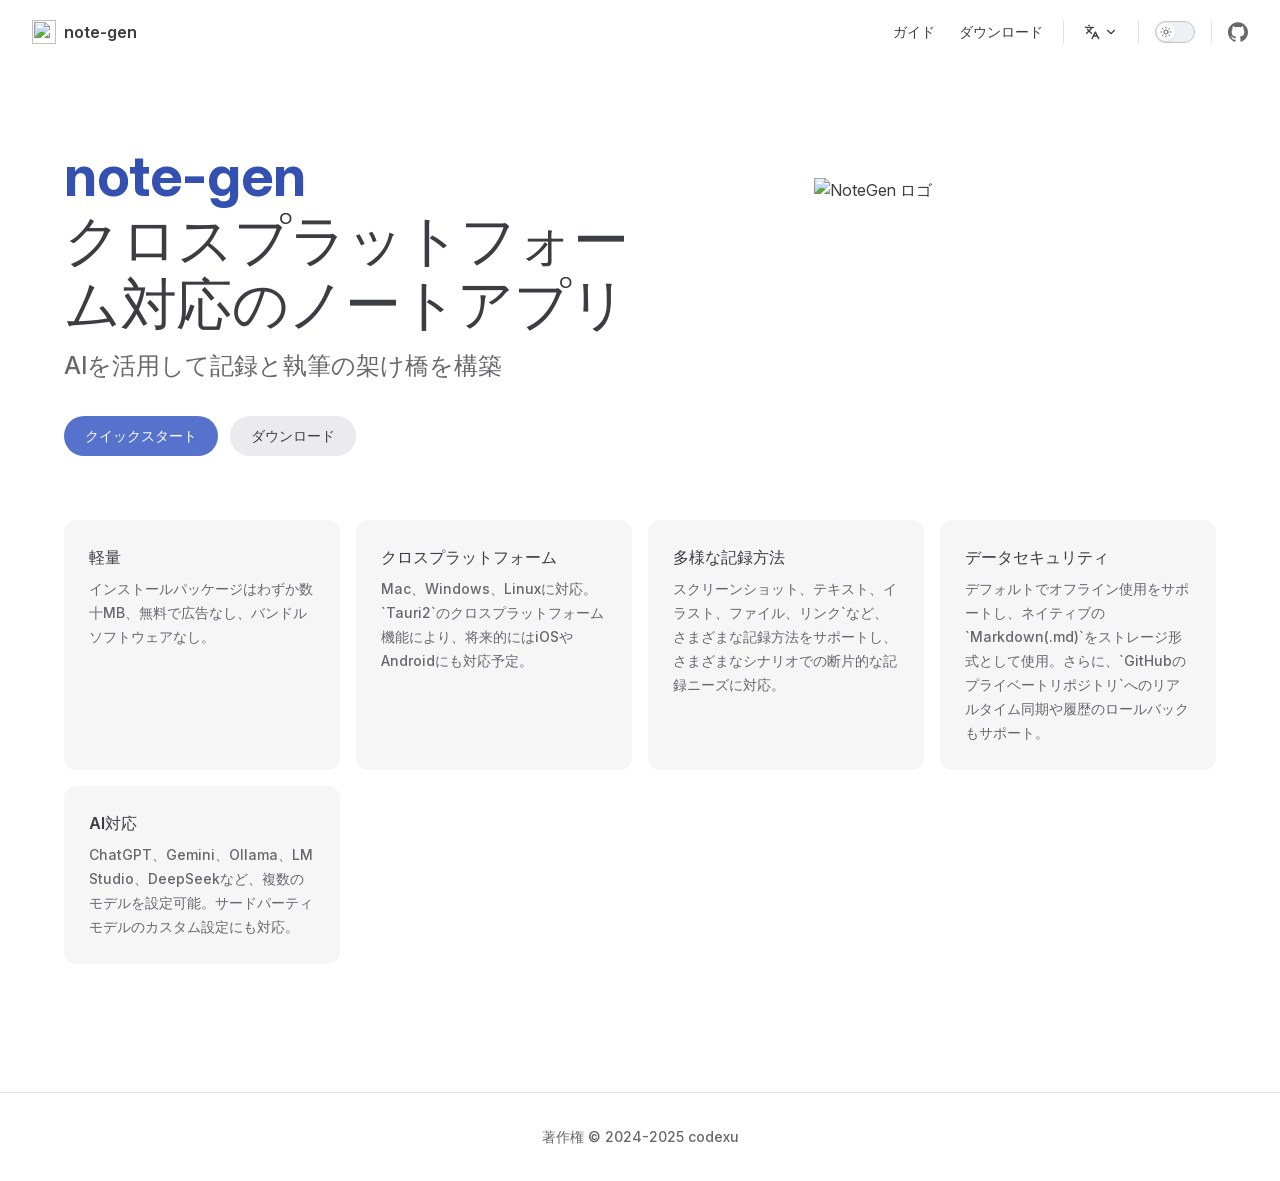
==== ja/index.html @ 0871be98 "deploy: c2525bda34259995bef9a1328131d0e13b24b482" ====
<!DOCTYPE html>
<html lang="ja" dir="ltr">
  <head>
    <meta charset="utf-8">
    <meta name="viewport" content="width=device-width,initial-scale=1">
    <title>note-gen</title>
    <meta name="description" content="クロスプラットフォーム対応のノートアプリ">
    <meta name="generator" content="VitePress v1.6.3">
    <link rel="preload stylesheet" href="/assets/style.Beabl5K2.css" as="style">
    <link rel="preload stylesheet" href="/vp-icons.css" as="style">
    
    <script type="module" src="/assets/app.KJUHJkjr.js"></script>
    <link rel="preload" href="/assets/inter-roman-latin.Di8DUHzh.woff2" as="font" type="font/woff2" crossorigin="">
    <link rel="modulepreload" href="/assets/chunks/theme.xEhG_A7l.js">
    <link rel="modulepreload" href="/assets/chunks/framework.Dh1jimFm.js">
    <link rel="modulepreload" href="/assets/ja_index.md.ELVfP9kx.lean.js">
    <script id="check-dark-mode">(()=>{const e=localStorage.getItem("vitepress-theme-appearance")||"auto",a=window.matchMedia("(prefers-color-scheme: dark)").matches;(!e||e==="auto"?a:e==="dark")&&document.documentElement.classList.add("dark")})();</script>
    <script id="check-mac-os">document.documentElement.classList.toggle("mac",/Mac|iPhone|iPod|iPad/i.test(navigator.platform));</script>
  </head>
  <body>
    <div id="app"><div class="Layout" data-v-dec93f32><!--[--><!--]--><!--[--><span tabindex="-1" data-v-a95a6866></span><a href="#VPContent" class="VPSkipLink visually-hidden" data-v-a95a6866>Skip to content</a><!--]--><!----><header class="VPNav" data-v-dec93f32 data-v-3f5fd45d><div class="VPNavBar" data-v-3f5fd45d data-v-875ccea3><div class="wrapper" data-v-875ccea3><div class="container" data-v-875ccea3><div class="title" data-v-875ccea3><div class="VPNavBarTitle" data-v-875ccea3 data-v-a2b051b3><a class="title" href="/ja/" data-v-a2b051b3><!--[--><!--]--><!--[--><img class="VPImage logo" src="/assets/app-icon.png" width="24" height="24" alt data-v-d32d991e><!--]--><span data-v-a2b051b3>note-gen</span><!--[--><!--]--></a></div></div><div class="content" data-v-875ccea3><div class="content-body" data-v-875ccea3><!--[--><!--]--><div class="VPNavBarSearch search" data-v-875ccea3><!----></div><nav aria-labelledby="main-nav-aria-label" class="VPNavBarMenu menu" data-v-875ccea3 data-v-b890cead><span id="main-nav-aria-label" class="visually-hidden" data-v-b890cead> Main Navigation </span><!--[--><!--[--><a class="VPLink link VPNavBarMenuLink" href="/ja/guide.html" tabindex="0" data-v-b890cead data-v-33884a4d><!--[--><span data-v-33884a4d>ガイド</span><!--]--></a><!--]--><!--[--><a class="VPLink link VPNavBarMenuLink" href="/ja/download.html" tabindex="0" data-v-b890cead data-v-33884a4d><!--[--><span data-v-33884a4d>ダウンロード</span><!--]--></a><!--]--><!--]--></nav><div class="VPFlyout VPNavBarTranslations translations" data-v-875ccea3 data-v-918bf358 data-v-a6b42218><button type="button" class="button" aria-haspopup="true" aria-expanded="false" aria-label="言語選択" data-v-a6b42218><span class="text" data-v-a6b42218><span class="vpi-languages option-icon" data-v-a6b42218></span><!----><span class="vpi-chevron-down text-icon" data-v-a6b42218></span></span></button><div class="menu" data-v-a6b42218><div class="VPMenu" data-v-a6b42218 data-v-8ec78595><!----><!--[--><!--[--><div class="items" data-v-918bf358><p class="title" data-v-918bf358>日本語</p><!--[--><div class="VPMenuLink" data-v-918bf358 data-v-146e0698><a class="VPLink link" href="/zh/" data-v-146e0698><!--[--><span data-v-146e0698>中文</span><!--]--></a></div><div class="VPMenuLink" data-v-918bf358 data-v-146e0698><a class="VPLink link" href="/en/" data-v-146e0698><!--[--><span data-v-146e0698>English</span><!--]--></a></div><!--]--></div><!--]--><!--]--></div></div></div><div class="VPNavBarAppearance appearance" data-v-875ccea3 data-v-ebb61c08><button class="VPSwitch VPSwitchAppearance" type="button" role="switch" title aria-checked="false" data-v-ebb61c08 data-v-225ffb24 data-v-7229c7b0><span class="check" data-v-7229c7b0><span class="icon" data-v-7229c7b0><!--[--><span class="vpi-sun sun" data-v-225ffb24></span><span class="vpi-moon moon" data-v-225ffb24></span><!--]--></span></span></button></div><div class="VPSocialLinks VPNavBarSocialLinks social-links" data-v-875ccea3 data-v-785225ac data-v-e88e17ef><!--[--><a class="VPSocialLink no-icon" href="https://github.com/hahaxiaowai/note-gen" aria-label="github" target="_blank" rel="noopener" data-v-e88e17ef data-v-08659a87><span class="vpi-social-github"></span></a><!--]--></div><div class="VPFlyout VPNavBarExtra extra" data-v-875ccea3 data-v-1696008e data-v-a6b42218><button type="button" class="button" aria-haspopup="true" aria-expanded="false" aria-label="extra navigation" data-v-a6b42218><span class="vpi-more-horizontal icon" data-v-a6b42218></span></button><div class="menu" data-v-a6b42218><div class="VPMenu" data-v-a6b42218 data-v-8ec78595><!----><!--[--><!--[--><div class="group translations" data-v-1696008e><p class="trans-title" data-v-1696008e>日本語</p><!--[--><div class="VPMenuLink" data-v-1696008e data-v-146e0698><a class="VPLink link" href="/zh/" data-v-146e0698><!--[--><span data-v-146e0698>中文</span><!--]--></a></div><div class="VPMenuLink" data-v-1696008e data-v-146e0698><a class="VPLink link" href="/en/" data-v-146e0698><!--[--><span data-v-146e0698>English</span><!--]--></a></div><!--]--></div><div class="group" data-v-1696008e><div class="item appearance" data-v-1696008e><p class="label" data-v-1696008e>テーマ</p><div class="appearance-action" data-v-1696008e><button class="VPSwitch VPSwitchAppearance" type="button" role="switch" title aria-checked="false" data-v-1696008e data-v-225ffb24 data-v-7229c7b0><span class="check" data-v-7229c7b0><span class="icon" data-v-7229c7b0><!--[--><span class="vpi-sun sun" data-v-225ffb24></span><span class="vpi-moon moon" data-v-225ffb24></span><!--]--></span></span></button></div></div></div><div class="group" data-v-1696008e><div class="item social-links" data-v-1696008e><div class="VPSocialLinks social-links-list" data-v-1696008e data-v-e88e17ef><!--[--><a class="VPSocialLink no-icon" href="https://github.com/hahaxiaowai/note-gen" aria-label="github" target="_blank" rel="noopener" data-v-e88e17ef data-v-08659a87><span class="vpi-social-github"></span></a><!--]--></div></div></div><!--]--><!--]--></div></div></div><!--[--><!--]--><button type="button" class="VPNavBarHamburger hamburger" aria-label="mobile navigation" aria-expanded="false" aria-controls="VPNavScreen" data-v-875ccea3 data-v-c93a3e6d><span class="container" data-v-c93a3e6d><span class="top" data-v-c93a3e6d></span><span class="middle" data-v-c93a3e6d></span><span class="bottom" data-v-c93a3e6d></span></span></button></div></div></div></div><div class="divider" data-v-875ccea3><div class="divider-line" data-v-875ccea3></div></div></div><!----></header><!----><!----><div class="VPContent is-home" id="VPContent" data-v-dec93f32 data-v-92735d69><div class="VPHome" data-v-92735d69 data-v-bc2b2d69><!--[--><!--]--><div class="VPHero has-image VPHomeHero" data-v-bc2b2d69 data-v-304febfe><div class="container" data-v-304febfe><div class="main" data-v-304febfe><!--[--><!--]--><!--[--><h1 class="heading" data-v-304febfe><span class="name clip" data-v-304febfe>note-gen</span><span class="text" data-v-304febfe>クロスプラットフォーム対応のノートアプリ</span></h1><p class="tagline" data-v-304febfe>AIを活用して記録と執筆の架け橋を構築</p><!--]--><!--[--><!--]--><div class="actions" data-v-304febfe><!--[--><div class="action" data-v-304febfe><a class="VPButton medium brand" href="/ja/guide.html" data-v-304febfe data-v-21a966d2>クイックスタート</a></div><div class="action" data-v-304febfe><a class="VPButton medium alt" href="/ja/download.html" data-v-304febfe data-v-21a966d2>ダウンロード</a></div><!--]--></div><!--[--><!--]--></div><div class="image" data-v-304febfe><div class="image-container" data-v-304febfe><div class="image-bg" data-v-304febfe></div><!--[--><!--[--><img class="VPImage image-src" src="/assets/app-icon.png" alt="NoteGen ロゴ" width="180" height="180" data-v-d32d991e><!--]--><!--]--></div></div></div></div><!--[--><!--]--><!--[--><!--]--><div class="VPFeatures VPHomeFeatures" data-v-bc2b2d69 data-v-38b95cd0><div class="container" data-v-38b95cd0><div class="items" data-v-38b95cd0><!--[--><div class="grid-4 item" data-v-38b95cd0><div class="VPLink no-icon VPFeature" data-v-38b95cd0 data-v-5bd85082><!--[--><article class="box" data-v-5bd85082><!----><h2 class="title" data-v-5bd85082>軽量</h2><p class="details" data-v-5bd85082>インストールパッケージはわずか数十MB、無料で広告なし、バンドルソフトウェアなし。</p><!----></article><!--]--></div></div><div class="grid-4 item" data-v-38b95cd0><div class="VPLink no-icon VPFeature" data-v-38b95cd0 data-v-5bd85082><!--[--><article class="box" data-v-5bd85082><!----><h2 class="title" data-v-5bd85082>クロスプラットフォーム</h2><p class="details" data-v-5bd85082>Mac、Windows、Linuxに対応。`Tauri2`のクロスプラットフォーム機能により、将来的にはiOSやAndroidにも対応予定。</p><!----></article><!--]--></div></div><div class="grid-4 item" data-v-38b95cd0><div class="VPLink no-icon VPFeature" data-v-38b95cd0 data-v-5bd85082><!--[--><article class="box" data-v-5bd85082><!----><h2 class="title" data-v-5bd85082>多様な記録方法</h2><p class="details" data-v-5bd85082>スクリーンショット、テキスト、イラスト、ファイル、リンク`など、さまざまな記録方法をサポートし、さまざまなシナリオでの断片的な記録ニーズに対応。</p><!----></article><!--]--></div></div><div class="grid-4 item" data-v-38b95cd0><div class="VPLink no-icon VPFeature" data-v-38b95cd0 data-v-5bd85082><!--[--><article class="box" data-v-5bd85082><!----><h2 class="title" data-v-5bd85082>データセキュリティ</h2><p class="details" data-v-5bd85082>デフォルトでオフライン使用をサポートし、ネイティブの`Markdown(.md)`をストレージ形式として使用。さらに、`GitHubのプライベートリポジトリ`へのリアルタイム同期や履歴のロールバックもサポート。</p><!----></article><!--]--></div></div><div class="grid-4 item" data-v-38b95cd0><div class="VPLink no-icon VPFeature" data-v-38b95cd0 data-v-5bd85082><!--[--><article class="box" data-v-5bd85082><!----><h2 class="title" data-v-5bd85082>AI対応</h2><p class="details" data-v-5bd85082>ChatGPT、Gemini、Ollama、LM Studio、DeepSeekなど、複数のモデルを設定可能。サードパーティモデルのカスタム設定にも対応。</p><!----></article><!--]--></div></div><!--]--></div></div></div><!--[--><!--]--><div class="vp-doc container" style="" data-v-bc2b2d69 data-v-9bea352f><!--[--><div style="position:relative;" data-v-bc2b2d69><div></div></div><!--]--></div></div></div><footer class="VPFooter" data-v-dec93f32 data-v-0ef21789><div class="container" data-v-0ef21789><!----><p class="copyright" data-v-0ef21789>著作権 © 2024-2025 codexu</p></div></footer><!--[--><!--]--></div></div>
    <script>window.__VP_HASH_MAP__=JSON.parse("{\"docstodo.md\":\"CEJEFqEX\",\"en_download.md\":\"8dhgPIkW\",\"en_guide.md\":\"BiSTATOQ\",\"en_index.md\":\"CZv6iylt\",\"ja_download.md\":\"D9MkaUcw\",\"ja_guide.md\":\"QOUTjzkH\",\"ja_index.md\":\"ELVfP9kx\",\"zh_changelog.md\":\"CUDyI0_U\",\"zh_contributing.md\":\"4BZTRsaM\",\"zh_download.md\":\"CJgRBNjN\",\"zh_guide.md\":\"DF6ge0_5\",\"zh_index.md\":\"D7ZnSUK9\"}");window.__VP_SITE_DATA__=JSON.parse("{\"lang\":\"en-US\",\"dir\":\"ltr\",\"title\":\"note-gen\",\"description\":\"A cross-platform Markdown note-taking application dedicated to using AI to bridge recording and writing, organizing fragmented knowledge into a readable note.\",\"base\":\"/\",\"head\":[],\"router\":{\"prefetchLinks\":true},\"appearance\":true,\"themeConfig\":{\"i18nRouting\":true,\"logo\":{\"src\":\"/assets/app-icon.png\",\"width\":24,\"height\":24},\"socialLinks\":[{\"icon\":\"github\",\"link\":\"https://github.com/hahaxiaowai/note-gen\"}]},\"locales\":{\"root\":{\"label\":\"中文\",\"link\":\"/zh\",\"lang\":\"zh\",\"description\":\"一个跨平台笔记应用\",\"themeConfig\":{\"nav\":[{\"text\":\"指南\",\"link\":\"/zh/guide\"},{\"text\":\"下载\",\"link\":\"/zh/download\"}],\"sidebar\":[{\"text\":\"指南\",\"link\":\"/zh/guide\"},{\"text\":\"下载\",\"link\":\"/zh/download\"}],\"footer\":{\"copyright\":\"版权所有 © 2024-2025 codexu\"},\"docFooter\":{\"prev\":\"上一页\",\"next\":\"下一页\"},\"outline\":{\"label\":\"页面导航\"},\"lastUpdated\":{\"text\":\"最后更新于\",\"formatOptions\":{\"dateStyle\":\"short\",\"timeStyle\":\"medium\"}},\"langMenuLabel\":\"多语言\",\"returnToTopLabel\":\"回到顶部\",\"sidebarMenuLabel\":\"菜单\",\"darkModeSwitchLabel\":\"主题\",\"lightModeSwitchTitle\":\"切换到浅色模式\",\"darkModeSwitchTitle\":\"切换到深色模式\"}},\"en\":{\"label\":\"English\",\"lang\":\"en\",\"description\":\"A cross-platform application\",\"themeConfig\":{\"nav\":[{\"text\":\"guide\",\"link\":\"/en/guide\"},{\"text\":\"download\",\"link\":\"/en/download\"}],\"sidebar\":[{\"text\":\"guide\",\"link\":\"/en/guide\"},{\"text\":\"download\",\"link\":\"/en/download\"}],\"footer\":{\"copyright\":\"Copyright © 2024-2025 codexu\"}}},\"ja\":{\"label\":\"日本語\",\"lang\":\"ja\",\"description\":\"クロスプラットフォーム対応のノートアプリ\",\"themeConfig\":{\"nav\":[{\"text\":\"ガイド\",\"link\":\"/ja/guide\"},{\"text\":\"ダウンロード\",\"link\":\"/ja/download\"}],\"sidebar\":[{\"text\":\"ガイド\",\"link\":\"/ja/guide\"},{\"text\":\"ダウンロード\",\"link\":\"/ja/download\"}],\"footer\":{\"copyright\":\"著作権 © 2024-2025 codexu\"},\"docFooter\":{\"prev\":\"前のページ\",\"next\":\"次のページ\"},\"outline\":{\"label\":\"ページナビゲーション\"},\"lastUpdated\":{\"text\":\"最終更新日\",\"formatOptions\":{\"dateStyle\":\"short\",\"timeStyle\":\"medium\"}},\"langMenuLabel\":\"言語選択\",\"returnToTopLabel\":\"トップに戻る\",\"sidebarMenuLabel\":\"メニュー\",\"darkModeSwitchLabel\":\"テーマ\",\"lightModeSwitchTitle\":\"ライトモードに切り替え\",\"darkModeSwitchTitle\":\"ダークモードに切り替え\"}}},\"scrollOffset\":134,\"cleanUrls\":false}");</script>
    
  </body>
</html>
---- assets/style.Beabl5K2.css ----
@font-face{font-family:Inter;font-style:normal;font-weight:100 900;font-display:swap;src:url(/assets/inter-roman-cyrillic-ext.BBPuwvHQ.woff2) format("woff2");unicode-range:U+0460-052F,U+1C80-1C88,U+20B4,U+2DE0-2DFF,U+A640-A69F,U+FE2E-FE2F}@font-face{font-family:Inter;font-style:normal;font-weight:100 900;font-display:swap;src:url(/assets/inter-roman-cyrillic.C5lxZ8CY.woff2) format("woff2");unicode-range:U+0301,U+0400-045F,U+0490-0491,U+04B0-04B1,U+2116}@font-face{font-family:Inter;font-style:normal;font-weight:100 900;font-display:swap;src:url(/assets/inter-roman-greek-ext.CqjqNYQ-.woff2) format("woff2");unicode-range:U+1F00-1FFF}@font-face{font-family:Inter;font-style:normal;font-weight:100 900;font-display:swap;src:url(/assets/inter-roman-greek.BBVDIX6e.woff2) format("woff2");unicode-range:U+0370-0377,U+037A-037F,U+0384-038A,U+038C,U+038E-03A1,U+03A3-03FF}@font-face{font-family:Inter;font-style:normal;font-weight:100 900;font-display:swap;src:url(/assets/inter-roman-vietnamese.BjW4sHH5.woff2) format("woff2");unicode-range:U+0102-0103,U+0110-0111,U+0128-0129,U+0168-0169,U+01A0-01A1,U+01AF-01B0,U+0300-0301,U+0303-0304,U+0308-0309,U+0323,U+0329,U+1EA0-1EF9,U+20AB}@font-face{font-family:Inter;font-style:normal;font-weight:100 900;font-display:swap;src:url(/assets/inter-roman-latin-ext.4ZJIpNVo.woff2) format("woff2");unicode-range:U+0100-02AF,U+0304,U+0308,U+0329,U+1E00-1E9F,U+1EF2-1EFF,U+2020,U+20A0-20AB,U+20AD-20C0,U+2113,U+2C60-2C7F,U+A720-A7FF}@font-face{font-family:Inter;font-style:normal;font-weight:100 900;font-display:swap;src:url(/assets/inter-roman-latin.Di8DUHzh.woff2) format("woff2");unicode-range:U+0000-00FF,U+0131,U+0152-0153,U+02BB-02BC,U+02C6,U+02DA,U+02DC,U+0304,U+0308,U+0329,U+2000-206F,U+2074,U+20AC,U+2122,U+2191,U+2193,U+2212,U+2215,U+FEFF,U+FFFD}@font-face{font-family:Inter;font-style:italic;font-weight:100 900;font-display:swap;src:url(/assets/inter-italic-cyrillic-ext.r48I6akx.woff2) format("woff2");unicode-range:U+0460-052F,U+1C80-1C88,U+20B4,U+2DE0-2DFF,U+A640-A69F,U+FE2E-FE2F}@font-face{font-family:Inter;font-style:italic;font-weight:100 900;font-display:swap;src:url(/assets/inter-italic-cyrillic.By2_1cv3.woff2) format("woff2");unicode-range:U+0301,U+0400-045F,U+0490-0491,U+04B0-04B1,U+2116}@font-face{font-family:Inter;font-style:italic;font-weight:100 900;font-display:swap;src:url(/assets/inter-italic-greek-ext.1u6EdAuj.woff2) format("woff2");unicode-range:U+1F00-1FFF}@font-face{font-family:Inter;font-style:italic;font-weight:100 900;font-display:swap;src:url(/assets/inter-italic-greek.DJ8dCoTZ.woff2) format("woff2");unicode-range:U+0370-0377,U+037A-037F,U+0384-038A,U+038C,U+038E-03A1,U+03A3-03FF}@font-face{font-family:Inter;font-style:italic;font-weight:100 900;font-display:swap;src:url(/assets/inter-italic-vietnamese.BSbpV94h.woff2) format("woff2");unicode-range:U+0102-0103,U+0110-0111,U+0128-0129,U+0168-0169,U+01A0-01A1,U+01AF-01B0,U+0300-0301,U+0303-0304,U+0308-0309,U+0323,U+0329,U+1EA0-1EF9,U+20AB}@font-face{font-family:Inter;font-style:italic;font-weight:100 900;font-display:swap;src:url(/assets/inter-italic-latin-ext.CN1xVJS-.woff2) format("woff2");unicode-range:U+0100-02AF,U+0304,U+0308,U+0329,U+1E00-1E9F,U+1EF2-1EFF,U+2020,U+20A0-20AB,U+20AD-20C0,U+2113,U+2C60-2C7F,U+A720-A7FF}@font-face{font-family:Inter;font-style:italic;font-weight:100 900;font-display:swap;src:url(/assets/inter-italic-latin.C2AdPX0b.woff2) format("woff2");unicode-range:U+0000-00FF,U+0131,U+0152-0153,U+02BB-02BC,U+02C6,U+02DA,U+02DC,U+0304,U+0308,U+0329,U+2000-206F,U+2074,U+20AC,U+2122,U+2191,U+2193,U+2212,U+2215,U+FEFF,U+FFFD}@font-face{font-family:Punctuation SC;font-weight:400;src:local("PingFang SC Regular"),local("Noto Sans CJK SC"),local("Microsoft YaHei");unicode-range:U+201C,U+201D,U+2018,U+2019,U+2E3A,U+2014,U+2013,U+2026,U+00B7,U+007E,U+002F}@font-face{font-family:Punctuation SC;font-weight:500;src:local("PingFang SC Medium"),local("Noto Sans CJK SC"),local("Microsoft YaHei");unicode-range:U+201C,U+201D,U+2018,U+2019,U+2E3A,U+2014,U+2013,U+2026,U+00B7,U+007E,U+002F}@font-face{font-family:Punctuation SC;font-weight:600;src:local("PingFang SC Semibold"),local("Noto Sans CJK SC Bold"),local("Microsoft YaHei Bold");unicode-range:U+201C,U+201D,U+2018,U+2019,U+2E3A,U+2014,U+2013,U+2026,U+00B7,U+007E,U+002F}@font-face{font-family:Punctuation SC;font-weight:700;src:local("PingFang SC Semibold"),local("Noto Sans CJK SC Bold"),local("Microsoft YaHei Bold");unicode-range:U+201C,U+201D,U+2018,U+2019,U+2E3A,U+2014,U+2013,U+2026,U+00B7,U+007E,U+002F}:root{--vp-c-white: #ffffff;--vp-c-black: #000000;--vp-c-neutral: var(--vp-c-black);--vp-c-neutral-inverse: var(--vp-c-white)}.dark{--vp-c-neutral: var(--vp-c-white);--vp-c-neutral-inverse: var(--vp-c-black)}:root{--vp-c-gray-1: #dddde3;--vp-c-gray-2: #e4e4e9;--vp-c-gray-3: #ebebef;--vp-c-gray-soft: rgba(142, 150, 170, .14);--vp-c-indigo-1: #3451b2;--vp-c-indigo-2: #3a5ccc;--vp-c-indigo-3: #5672cd;--vp-c-indigo-soft: rgba(100, 108, 255, .14);--vp-c-purple-1: #6f42c1;--vp-c-purple-2: #7e4cc9;--vp-c-purple-3: #8e5cd9;--vp-c-purple-soft: rgba(159, 122, 234, .14);--vp-c-green-1: #18794e;--vp-c-green-2: #299764;--vp-c-green-3: #30a46c;--vp-c-green-soft: rgba(16, 185, 129, .14);--vp-c-yellow-1: #915930;--vp-c-yellow-2: #946300;--vp-c-yellow-3: #9f6a00;--vp-c-yellow-soft: rgba(234, 179, 8, .14);--vp-c-red-1: #b8272c;--vp-c-red-2: #d5393e;--vp-c-red-3: #e0575b;--vp-c-red-soft: rgba(244, 63, 94, .14);--vp-c-sponsor: #db2777}.dark{--vp-c-gray-1: #515c67;--vp-c-gray-2: #414853;--vp-c-gray-3: #32363f;--vp-c-gray-soft: rgba(101, 117, 133, .16);--vp-c-indigo-1: #a8b1ff;--vp-c-indigo-2: #5c73e7;--vp-c-indigo-3: #3e63dd;--vp-c-indigo-soft: rgba(100, 108, 255, .16);--vp-c-purple-1: #c8abfa;--vp-c-purple-2: #a879e6;--vp-c-purple-3: #8e5cd9;--vp-c-purple-soft: rgba(159, 122, 234, .16);--vp-c-green-1: #3dd68c;--vp-c-green-2: #30a46c;--vp-c-green-3: #298459;--vp-c-green-soft: rgba(16, 185, 129, .16);--vp-c-yellow-1: #f9b44e;--vp-c-yellow-2: #da8b17;--vp-c-yellow-3: #a46a0a;--vp-c-yellow-soft: rgba(234, 179, 8, .16);--vp-c-red-1: #f66f81;--vp-c-red-2: #f14158;--vp-c-red-3: #b62a3c;--vp-c-red-soft: rgba(244, 63, 94, .16)}:root{--vp-c-bg: #ffffff;--vp-c-bg-alt: #f6f6f7;--vp-c-bg-elv: #ffffff;--vp-c-bg-soft: #f6f6f7}.dark{--vp-c-bg: #1b1b1f;--vp-c-bg-alt: #161618;--vp-c-bg-elv: #202127;--vp-c-bg-soft: #202127}:root{--vp-c-border: #c2c2c4;--vp-c-divider: #e2e2e3;--vp-c-gutter: #e2e2e3}.dark{--vp-c-border: #3c3f44;--vp-c-divider: #2e2e32;--vp-c-gutter: #000000}:root{--vp-c-text-1: #3c3c43;--vp-c-text-2: #67676c;--vp-c-text-3: #929295}.dark{--vp-c-text-1: #dfdfd6;--vp-c-text-2: #98989f;--vp-c-text-3: #6a6a71}:root{--vp-c-default-1: var(--vp-c-gray-1);--vp-c-default-2: var(--vp-c-gray-2);--vp-c-default-3: var(--vp-c-gray-3);--vp-c-default-soft: var(--vp-c-gray-soft);--vp-c-brand-1: var(--vp-c-indigo-1);--vp-c-brand-2: var(--vp-c-indigo-2);--vp-c-brand-3: var(--vp-c-indigo-3);--vp-c-brand-soft: var(--vp-c-indigo-soft);--vp-c-brand: var(--vp-c-brand-1);--vp-c-tip-1: var(--vp-c-brand-1);--vp-c-tip-2: var(--vp-c-brand-2);--vp-c-tip-3: var(--vp-c-brand-3);--vp-c-tip-soft: var(--vp-c-brand-soft);--vp-c-note-1: var(--vp-c-brand-1);--vp-c-note-2: var(--vp-c-brand-2);--vp-c-note-3: var(--vp-c-brand-3);--vp-c-note-soft: var(--vp-c-brand-soft);--vp-c-success-1: var(--vp-c-green-1);--vp-c-success-2: var(--vp-c-green-2);--vp-c-success-3: var(--vp-c-green-3);--vp-c-success-soft: var(--vp-c-green-soft);--vp-c-important-1: var(--vp-c-purple-1);--vp-c-important-2: var(--vp-c-purple-2);--vp-c-important-3: var(--vp-c-purple-3);--vp-c-important-soft: var(--vp-c-purple-soft);--vp-c-warning-1: var(--vp-c-yellow-1);--vp-c-warning-2: var(--vp-c-yellow-2);--vp-c-warning-3: var(--vp-c-yellow-3);--vp-c-warning-soft: var(--vp-c-yellow-soft);--vp-c-danger-1: var(--vp-c-red-1);--vp-c-danger-2: var(--vp-c-red-2);--vp-c-danger-3: var(--vp-c-red-3);--vp-c-danger-soft: var(--vp-c-red-soft);--vp-c-caution-1: var(--vp-c-red-1);--vp-c-caution-2: var(--vp-c-red-2);--vp-c-caution-3: var(--vp-c-red-3);--vp-c-caution-soft: var(--vp-c-red-soft)}:root{--vp-font-family-base: "Inter", ui-sans-serif, system-ui, sans-serif, "Apple Color Emoji", "Segoe UI Emoji", "Segoe UI Symbol", "Noto Color Emoji";--vp-font-family-mono: ui-monospace, "Menlo", "Monaco", "Consolas", "Liberation Mono", "Courier New", monospace;font-optical-sizing:auto}:root:where(:lang(zh)){--vp-font-family-base: "Punctuation SC", "Inter", ui-sans-serif, system-ui, sans-serif, "Apple Color Emoji", "Segoe UI Emoji", "Segoe UI Symbol", "Noto Color Emoji"}:root{--vp-shadow-1: 0 1px 2px rgba(0, 0, 0, .04), 0 1px 2px rgba(0, 0, 0, .06);--vp-shadow-2: 0 3px 12px rgba(0, 0, 0, .07), 0 1px 4px rgba(0, 0, 0, .07);--vp-shadow-3: 0 12px 32px rgba(0, 0, 0, .1), 0 2px 6px rgba(0, 0, 0, .08);--vp-shadow-4: 0 14px 44px rgba(0, 0, 0, .12), 0 3px 9px rgba(0, 0, 0, .12);--vp-shadow-5: 0 18px 56px rgba(0, 0, 0, .16), 0 4px 12px rgba(0, 0, 0, .16)}:root{--vp-z-index-footer: 10;--vp-z-index-local-nav: 20;--vp-z-index-nav: 30;--vp-z-index-layout-top: 40;--vp-z-index-backdrop: 50;--vp-z-index-sidebar: 60}@media (min-width: 960px){:root{--vp-z-index-sidebar: 25}}:root{--vp-layout-max-width: 1440px}:root{--vp-header-anchor-symbol: "#"}:root{--vp-code-line-height: 1.7;--vp-code-font-size: .875em;--vp-code-color: var(--vp-c-brand-1);--vp-code-link-color: var(--vp-c-brand-1);--vp-code-link-hover-color: var(--vp-c-brand-2);--vp-code-bg: var(--vp-c-default-soft);--vp-code-block-color: var(--vp-c-text-2);--vp-code-block-bg: var(--vp-c-bg-alt);--vp-code-block-divider-color: var(--vp-c-gutter);--vp-code-lang-color: var(--vp-c-text-3);--vp-code-line-highlight-color: var(--vp-c-default-soft);--vp-code-line-number-color: var(--vp-c-text-3);--vp-code-line-diff-add-color: var(--vp-c-success-soft);--vp-code-line-diff-add-symbol-color: var(--vp-c-success-1);--vp-code-line-diff-remove-color: var(--vp-c-danger-soft);--vp-code-line-diff-remove-symbol-color: var(--vp-c-danger-1);--vp-code-line-warning-color: var(--vp-c-warning-soft);--vp-code-line-error-color: var(--vp-c-danger-soft);--vp-code-copy-code-border-color: var(--vp-c-divider);--vp-code-copy-code-bg: var(--vp-c-bg-soft);--vp-code-copy-code-hover-border-color: var(--vp-c-divider);--vp-code-copy-code-hover-bg: var(--vp-c-bg);--vp-code-copy-code-active-text: var(--vp-c-text-2);--vp-code-copy-copied-text-content: "Copied";--vp-code-tab-divider: var(--vp-code-block-divider-color);--vp-code-tab-text-color: var(--vp-c-text-2);--vp-code-tab-bg: var(--vp-code-block-bg);--vp-code-tab-hover-text-color: var(--vp-c-text-1);--vp-code-tab-active-text-color: var(--vp-c-text-1);--vp-code-tab-active-bar-color: var(--vp-c-brand-1)}:lang(es),:lang(pt){--vp-code-copy-copied-text-content: "Copiado"}:lang(fa){--vp-code-copy-copied-text-content: "کپی شد"}:lang(ko){--vp-code-copy-copied-text-content: "복사됨"}:lang(ru){--vp-code-copy-copied-text-content: "Скопировано"}:lang(zh){--vp-code-copy-copied-text-content: "已复制"}:root{--vp-button-brand-border: transparent;--vp-button-brand-text: var(--vp-c-white);--vp-button-brand-bg: var(--vp-c-brand-3);--vp-button-brand-hover-border: transparent;--vp-button-brand-hover-text: var(--vp-c-white);--vp-button-brand-hover-bg: var(--vp-c-brand-2);--vp-button-brand-active-border: transparent;--vp-button-brand-active-text: var(--vp-c-white);--vp-button-brand-active-bg: var(--vp-c-brand-1);--vp-button-alt-border: transparent;--vp-button-alt-text: var(--vp-c-text-1);--vp-button-alt-bg: var(--vp-c-default-3);--vp-button-alt-hover-border: transparent;--vp-button-alt-hover-text: var(--vp-c-text-1);--vp-button-alt-hover-bg: var(--vp-c-default-2);--vp-button-alt-active-border: transparent;--vp-button-alt-active-text: var(--vp-c-text-1);--vp-button-alt-active-bg: var(--vp-c-default-1);--vp-button-sponsor-border: var(--vp-c-text-2);--vp-button-sponsor-text: var(--vp-c-text-2);--vp-button-sponsor-bg: transparent;--vp-button-sponsor-hover-border: var(--vp-c-sponsor);--vp-button-sponsor-hover-text: var(--vp-c-sponsor);--vp-button-sponsor-hover-bg: transparent;--vp-button-sponsor-active-border: var(--vp-c-sponsor);--vp-button-sponsor-active-text: var(--vp-c-sponsor);--vp-button-sponsor-active-bg: transparent}:root{--vp-custom-block-font-size: 14px;--vp-custom-block-code-font-size: 13px;--vp-custom-block-info-border: transparent;--vp-custom-block-info-text: var(--vp-c-text-1);--vp-custom-block-info-bg: var(--vp-c-default-soft);--vp-custom-block-info-code-bg: var(--vp-c-default-soft);--vp-custom-block-note-border: transparent;--vp-custom-block-note-text: var(--vp-c-text-1);--vp-custom-block-note-bg: var(--vp-c-default-soft);--vp-custom-block-note-code-bg: var(--vp-c-default-soft);--vp-custom-block-tip-border: transparent;--vp-custom-block-tip-text: var(--vp-c-text-1);--vp-custom-block-tip-bg: var(--vp-c-tip-soft);--vp-custom-block-tip-code-bg: var(--vp-c-tip-soft);--vp-custom-block-important-border: transparent;--vp-custom-block-important-text: var(--vp-c-text-1);--vp-custom-block-important-bg: var(--vp-c-important-soft);--vp-custom-block-important-code-bg: var(--vp-c-important-soft);--vp-custom-block-warning-border: transparent;--vp-custom-block-warning-text: var(--vp-c-text-1);--vp-custom-block-warning-bg: var(--vp-c-warning-soft);--vp-custom-block-warning-code-bg: var(--vp-c-warning-soft);--vp-custom-block-danger-border: transparent;--vp-custom-block-danger-text: var(--vp-c-text-1);--vp-custom-block-danger-bg: var(--vp-c-danger-soft);--vp-custom-block-danger-code-bg: var(--vp-c-danger-soft);--vp-custom-block-caution-border: transparent;--vp-custom-block-caution-text: var(--vp-c-text-1);--vp-custom-block-caution-bg: var(--vp-c-caution-soft);--vp-custom-block-caution-code-bg: var(--vp-c-caution-soft);--vp-custom-block-details-border: var(--vp-custom-block-info-border);--vp-custom-block-details-text: var(--vp-custom-block-info-text);--vp-custom-block-details-bg: var(--vp-custom-block-info-bg);--vp-custom-block-details-code-bg: var(--vp-custom-block-info-code-bg)}:root{--vp-input-border-color: var(--vp-c-border);--vp-input-bg-color: var(--vp-c-bg-alt);--vp-input-switch-bg-color: var(--vp-c-default-soft)}:root{--vp-nav-height: 64px;--vp-nav-bg-color: var(--vp-c-bg);--vp-nav-screen-bg-color: var(--vp-c-bg);--vp-nav-logo-height: 24px}.hide-nav{--vp-nav-height: 0px}.hide-nav .VPSidebar{--vp-nav-height: 22px}:root{--vp-local-nav-bg-color: var(--vp-c-bg)}:root{--vp-sidebar-width: 272px;--vp-sidebar-bg-color: var(--vp-c-bg-alt)}:root{--vp-backdrop-bg-color: rgba(0, 0, 0, .6)}:root{--vp-home-hero-name-color: var(--vp-c-brand-1);--vp-home-hero-name-background: transparent;--vp-home-hero-image-background-image: none;--vp-home-hero-image-filter: none}:root{--vp-badge-info-border: transparent;--vp-badge-info-text: var(--vp-c-text-2);--vp-badge-info-bg: var(--vp-c-default-soft);--vp-badge-tip-border: transparent;--vp-badge-tip-text: var(--vp-c-tip-1);--vp-badge-tip-bg: var(--vp-c-tip-soft);--vp-badge-warning-border: transparent;--vp-badge-warning-text: var(--vp-c-warning-1);--vp-badge-warning-bg: var(--vp-c-warning-soft);--vp-badge-danger-border: transparent;--vp-badge-danger-text: var(--vp-c-danger-1);--vp-badge-danger-bg: var(--vp-c-danger-soft)}:root{--vp-carbon-ads-text-color: var(--vp-c-text-1);--vp-carbon-ads-poweredby-color: var(--vp-c-text-2);--vp-carbon-ads-bg-color: var(--vp-c-bg-soft);--vp-carbon-ads-hover-text-color: var(--vp-c-brand-1);--vp-carbon-ads-hover-poweredby-color: var(--vp-c-text-1)}:root{--vp-local-search-bg: var(--vp-c-bg);--vp-local-search-result-bg: var(--vp-c-bg);--vp-local-search-result-border: var(--vp-c-divider);--vp-local-search-result-selected-bg: var(--vp-c-bg);--vp-local-search-result-selected-border: var(--vp-c-brand-1);--vp-local-search-highlight-bg: var(--vp-c-brand-1);--vp-local-search-highlight-text: var(--vp-c-neutral-inverse)}@media (prefers-reduced-motion: reduce){*,:before,:after{animation-delay:-1ms!important;animation-duration:1ms!important;animation-iteration-count:1!important;background-attachment:initial!important;scroll-behavior:auto!important;transition-duration:0s!important;transition-delay:0s!important}}*,:before,:after{box-sizing:border-box}html{line-height:1.4;font-size:16px;-webkit-text-size-adjust:100%}html.dark{color-scheme:dark}body{margin:0;width:100%;min-width:320px;min-height:100vh;line-height:24px;font-family:var(--vp-font-family-base);font-size:16px;font-weight:400;color:var(--vp-c-text-1);background-color:var(--vp-c-bg);font-synthesis:style;text-rendering:optimizeLegibility;-webkit-font-smoothing:antialiased;-moz-osx-font-smoothing:grayscale}main{display:block}h1,h2,h3,h4,h5,h6{margin:0;line-height:24px;font-size:16px;font-weight:400}p{margin:0}strong,b{font-weight:600}a,area,button,[role=button],input,label,select,summary,textarea{touch-action:manipulation}a{color:inherit;text-decoration:inherit}ol,ul{list-style:none;margin:0;padding:0}blockquote{margin:0}pre,code,kbd,samp{font-family:var(--vp-font-family-mono)}img,svg,video,canvas,audio,iframe,embed,object{display:block}figure{margin:0}img,video{max-width:100%;height:auto}button,input,optgroup,select,textarea{border:0;padding:0;line-height:inherit;color:inherit}button{padding:0;font-family:inherit;background-color:transparent;background-image:none}button:enabled,[role=button]:enabled{cursor:pointer}button:focus,button:focus-visible{outline:1px dotted;outline:4px auto -webkit-focus-ring-color}button:focus:not(:focus-visible){outline:none!important}input:focus,textarea:focus,select:focus{outline:none}table{border-collapse:collapse}input{background-color:transparent}input:-ms-input-placeholder,textarea:-ms-input-placeholder{color:var(--vp-c-text-3)}input::-ms-input-placeholder,textarea::-ms-input-placeholder{color:var(--vp-c-text-3)}input::placeholder,textarea::placeholder{color:var(--vp-c-text-3)}input::-webkit-outer-spin-button,input::-webkit-inner-spin-button{-webkit-appearance:none;margin:0}input[type=number]{-moz-appearance:textfield}textarea{resize:vertical}select{-webkit-appearance:none}fieldset{margin:0;padding:0}h1,h2,h3,h4,h5,h6,li,p{overflow-wrap:break-word}vite-error-overlay{z-index:9999}mjx-container{overflow-x:auto}mjx-container>svg{display:inline-block;margin:auto}[class^=vpi-],[class*=" vpi-"],.vp-icon{width:1em;height:1em}[class^=vpi-].bg,[class*=" vpi-"].bg,.vp-icon.bg{background-size:100% 100%;background-color:transparent}[class^=vpi-]:not(.bg),[class*=" vpi-"]:not(.bg),.vp-icon:not(.bg){-webkit-mask:var(--icon) no-repeat;mask:var(--icon) no-repeat;-webkit-mask-size:100% 100%;mask-size:100% 100%;background-color:currentColor;color:inherit}.vpi-align-left{--icon: url("data:image/svg+xml,%3Csvg xmlns='http://www.w3.org/2000/svg' fill='none' stroke='currentColor' stroke-linecap='round' stroke-linejoin='round' stroke-width='2' viewBox='0 0 24 24'%3E%3Cpath d='M21 6H3M15 12H3M17 18H3'/%3E%3C/svg%3E")}.vpi-arrow-right,.vpi-arrow-down,.vpi-arrow-left,.vpi-arrow-up{--icon: url("data:image/svg+xml,%3Csvg xmlns='http://www.w3.org/2000/svg' fill='none' stroke='currentColor' stroke-linecap='round' stroke-linejoin='round' stroke-width='2' viewBox='0 0 24 24'%3E%3Cpath d='M5 12h14M12 5l7 7-7 7'/%3E%3C/svg%3E")}.vpi-chevron-right,.vpi-chevron-down,.vpi-chevron-left,.vpi-chevron-up{--icon: url("data:image/svg+xml,%3Csvg xmlns='http://www.w3.org/2000/svg' fill='none' stroke='currentColor' stroke-linecap='round' stroke-linejoin='round' stroke-width='2' viewBox='0 0 24 24'%3E%3Cpath d='m9 18 6-6-6-6'/%3E%3C/svg%3E")}.vpi-chevron-down,.vpi-arrow-down{transform:rotate(90deg)}.vpi-chevron-left,.vpi-arrow-left{transform:rotate(180deg)}.vpi-chevron-up,.vpi-arrow-up{transform:rotate(-90deg)}.vpi-square-pen{--icon: url("data:image/svg+xml,%3Csvg xmlns='http://www.w3.org/2000/svg' fill='none' stroke='currentColor' stroke-linecap='round' stroke-linejoin='round' stroke-width='2' viewBox='0 0 24 24'%3E%3Cpath d='M12 3H5a2 2 0 0 0-2 2v14a2 2 0 0 0 2 2h14a2 2 0 0 0 2-2v-7'/%3E%3Cpath d='M18.375 2.625a2.121 2.121 0 1 1 3 3L12 15l-4 1 1-4Z'/%3E%3C/svg%3E")}.vpi-plus{--icon: url("data:image/svg+xml,%3Csvg xmlns='http://www.w3.org/2000/svg' fill='none' stroke='currentColor' stroke-linecap='round' stroke-linejoin='round' stroke-width='2' viewBox='0 0 24 24'%3E%3Cpath d='M5 12h14M12 5v14'/%3E%3C/svg%3E")}.vpi-sun{--icon: url("data:image/svg+xml,%3Csvg xmlns='http://www.w3.org/2000/svg' fill='none' stroke='currentColor' stroke-linecap='round' stroke-linejoin='round' stroke-width='2' viewBox='0 0 24 24'%3E%3Ccircle cx='12' cy='12' r='4'/%3E%3Cpath d='M12 2v2M12 20v2M4.93 4.93l1.41 1.41M17.66 17.66l1.41 1.41M2 12h2M20 12h2M6.34 17.66l-1.41 1.41M19.07 4.93l-1.41 1.41'/%3E%3C/svg%3E")}.vpi-moon{--icon: url("data:image/svg+xml,%3Csvg xmlns='http://www.w3.org/2000/svg' fill='none' stroke='currentColor' stroke-linecap='round' stroke-linejoin='round' stroke-width='2' viewBox='0 0 24 24'%3E%3Cpath d='M12 3a6 6 0 0 0 9 9 9 9 0 1 1-9-9Z'/%3E%3C/svg%3E")}.vpi-more-horizontal{--icon: url("data:image/svg+xml,%3Csvg xmlns='http://www.w3.org/2000/svg' fill='none' stroke='currentColor' stroke-linecap='round' stroke-linejoin='round' stroke-width='2' viewBox='0 0 24 24'%3E%3Ccircle cx='12' cy='12' r='1'/%3E%3Ccircle cx='19' cy='12' r='1'/%3E%3Ccircle cx='5' cy='12' r='1'/%3E%3C/svg%3E")}.vpi-languages{--icon: url("data:image/svg+xml,%3Csvg xmlns='http://www.w3.org/2000/svg' fill='none' stroke='currentColor' stroke-linecap='round' stroke-linejoin='round' stroke-width='2' viewBox='0 0 24 24'%3E%3Cpath d='m5 8 6 6M4 14l6-6 2-3M2 5h12M7 2h1M22 22l-5-10-5 10M14 18h6'/%3E%3C/svg%3E")}.vpi-heart{--icon: url("data:image/svg+xml,%3Csvg xmlns='http://www.w3.org/2000/svg' fill='none' stroke='currentColor' stroke-linecap='round' stroke-linejoin='round' stroke-width='2' viewBox='0 0 24 24'%3E%3Cpath d='M19 14c1.49-1.46 3-3.21 3-5.5A5.5 5.5 0 0 0 16.5 3c-1.76 0-3 .5-4.5 2-1.5-1.5-2.74-2-4.5-2A5.5 5.5 0 0 0 2 8.5c0 2.3 1.5 4.05 3 5.5l7 7Z'/%3E%3C/svg%3E")}.vpi-search{--icon: url("data:image/svg+xml,%3Csvg xmlns='http://www.w3.org/2000/svg' fill='none' stroke='currentColor' stroke-linecap='round' stroke-linejoin='round' stroke-width='2' viewBox='0 0 24 24'%3E%3Ccircle cx='11' cy='11' r='8'/%3E%3Cpath d='m21 21-4.3-4.3'/%3E%3C/svg%3E")}.vpi-layout-list{--icon: url("data:image/svg+xml,%3Csvg xmlns='http://www.w3.org/2000/svg' fill='none' stroke='currentColor' stroke-linecap='round' stroke-linejoin='round' stroke-width='2' viewBox='0 0 24 24'%3E%3Crect width='7' height='7' x='3' y='3' rx='1'/%3E%3Crect width='7' height='7' x='3' y='14' rx='1'/%3E%3Cpath d='M14 4h7M14 9h7M14 15h7M14 20h7'/%3E%3C/svg%3E")}.vpi-delete{--icon: url("data:image/svg+xml,%3Csvg xmlns='http://www.w3.org/2000/svg' fill='none' stroke='currentColor' stroke-linecap='round' stroke-linejoin='round' stroke-width='2' viewBox='0 0 24 24'%3E%3Cpath d='M20 5H9l-7 7 7 7h11a2 2 0 0 0 2-2V7a2 2 0 0 0-2-2ZM18 9l-6 6M12 9l6 6'/%3E%3C/svg%3E")}.vpi-corner-down-left{--icon: url("data:image/svg+xml,%3Csvg xmlns='http://www.w3.org/2000/svg' fill='none' stroke='currentColor' stroke-linecap='round' stroke-linejoin='round' stroke-width='2' viewBox='0 0 24 24'%3E%3Cpath d='m9 10-5 5 5 5'/%3E%3Cpath d='M20 4v7a4 4 0 0 1-4 4H4'/%3E%3C/svg%3E")}:root{--vp-icon-copy: url("data:image/svg+xml,%3Csvg xmlns='http://www.w3.org/2000/svg' fill='none' stroke='rgba(128,128,128,1)' stroke-linecap='round' stroke-linejoin='round' stroke-width='2' viewBox='0 0 24 24'%3E%3Crect width='8' height='4' x='8' y='2' rx='1' ry='1'/%3E%3Cpath d='M16 4h2a2 2 0 0 1 2 2v14a2 2 0 0 1-2 2H6a2 2 0 0 1-2-2V6a2 2 0 0 1 2-2h2'/%3E%3C/svg%3E");--vp-icon-copied: url("data:image/svg+xml,%3Csvg xmlns='http://www.w3.org/2000/svg' fill='none' stroke='rgba(128,128,128,1)' stroke-linecap='round' stroke-linejoin='round' stroke-width='2' viewBox='0 0 24 24'%3E%3Crect width='8' height='4' x='8' y='2' rx='1' ry='1'/%3E%3Cpath d='M16 4h2a2 2 0 0 1 2 2v14a2 2 0 0 1-2 2H6a2 2 0 0 1-2-2V6a2 2 0 0 1 2-2h2'/%3E%3Cpath d='m9 14 2 2 4-4'/%3E%3C/svg%3E")}.visually-hidden{position:absolute;width:1px;height:1px;white-space:nowrap;clip:rect(0 0 0 0);clip-path:inset(50%);overflow:hidden}.custom-block{border:1px solid transparent;border-radius:8px;padding:16px 16px 8px;line-height:24px;font-size:var(--vp-custom-block-font-size);color:var(--vp-c-text-2)}.custom-block.info{border-color:var(--vp-custom-block-info-border);color:var(--vp-custom-block-info-text);background-color:var(--vp-custom-block-info-bg)}.custom-block.info a,.custom-block.info code{color:var(--vp-c-brand-1)}.custom-block.info a:hover,.custom-block.info a:hover>code{color:var(--vp-c-brand-2)}.custom-block.info code{background-color:var(--vp-custom-block-info-code-bg)}.custom-block.note{border-color:var(--vp-custom-block-note-border);color:var(--vp-custom-block-note-text);background-color:var(--vp-custom-block-note-bg)}.custom-block.note a,.custom-block.note code{color:var(--vp-c-brand-1)}.custom-block.note a:hover,.custom-block.note a:hover>code{color:var(--vp-c-brand-2)}.custom-block.note code{background-color:var(--vp-custom-block-note-code-bg)}.custom-block.tip{border-color:var(--vp-custom-block-tip-border);color:var(--vp-custom-block-tip-text);background-color:var(--vp-custom-block-tip-bg)}.custom-block.tip a,.custom-block.tip code{color:var(--vp-c-tip-1)}.custom-block.tip a:hover,.custom-block.tip a:hover>code{color:var(--vp-c-tip-2)}.custom-block.tip code{background-color:var(--vp-custom-block-tip-code-bg)}.custom-block.important{border-color:var(--vp-custom-block-important-border);color:var(--vp-custom-block-important-text);background-color:var(--vp-custom-block-important-bg)}.custom-block.important a,.custom-block.important code{color:var(--vp-c-important-1)}.custom-block.important a:hover,.custom-block.important a:hover>code{color:var(--vp-c-important-2)}.custom-block.important code{background-color:var(--vp-custom-block-important-code-bg)}.custom-block.warning{border-color:var(--vp-custom-block-warning-border);color:var(--vp-custom-block-warning-text);background-color:var(--vp-custom-block-warning-bg)}.custom-block.warning a,.custom-block.warning code{color:var(--vp-c-warning-1)}.custom-block.warning a:hover,.custom-block.warning a:hover>code{color:var(--vp-c-warning-2)}.custom-block.warning code{background-color:var(--vp-custom-block-warning-code-bg)}.custom-block.danger{border-color:var(--vp-custom-block-danger-border);color:var(--vp-custom-block-danger-text);background-color:var(--vp-custom-block-danger-bg)}.custom-block.danger a,.custom-block.danger code{color:var(--vp-c-danger-1)}.custom-block.danger a:hover,.custom-block.danger a:hover>code{color:var(--vp-c-danger-2)}.custom-block.danger code{background-color:var(--vp-custom-block-danger-code-bg)}.custom-block.caution{border-color:var(--vp-custom-block-caution-border);color:var(--vp-custom-block-caution-text);background-color:var(--vp-custom-block-caution-bg)}.custom-block.caution a,.custom-block.caution code{color:var(--vp-c-caution-1)}.custom-block.caution a:hover,.custom-block.caution a:hover>code{color:var(--vp-c-caution-2)}.custom-block.caution code{background-color:var(--vp-custom-block-caution-code-bg)}.custom-block.details{border-color:var(--vp-custom-block-details-border);color:var(--vp-custom-block-details-text);background-color:var(--vp-custom-block-details-bg)}.custom-block.details a{color:var(--vp-c-brand-1)}.custom-block.details a:hover,.custom-block.details a:hover>code{color:var(--vp-c-brand-2)}.custom-block.details code{background-color:var(--vp-custom-block-details-code-bg)}.custom-block-title{font-weight:600}.custom-block p+p{margin:8px 0}.custom-block.details summary{margin:0 0 8px;font-weight:700;cursor:pointer;-webkit-user-select:none;user-select:none}.custom-block.details summary+p{margin:8px 0}.custom-block a{color:inherit;font-weight:600;text-decoration:underline;text-underline-offset:2px;transition:opacity .25s}.custom-block a:hover{opacity:.75}.custom-block code{font-size:var(--vp-custom-block-code-font-size)}.custom-block.custom-block th,.custom-block.custom-block blockquote>p{font-size:var(--vp-custom-block-font-size);color:inherit}.dark .vp-code span{color:var(--shiki-dark, inherit)}html:not(.dark) .vp-code span{color:var(--shiki-light, inherit)}.vp-code-group{margin-top:16px}.vp-code-group .tabs{position:relative;display:flex;margin-right:-24px;margin-left:-24px;padding:0 12px;background-color:var(--vp-code-tab-bg);overflow-x:auto;overflow-y:hidden;box-shadow:inset 0 -1px var(--vp-code-tab-divider)}@media (min-width: 640px){.vp-code-group .tabs{margin-right:0;margin-left:0;border-radius:8px 8px 0 0}}.vp-code-group .tabs input{position:fixed;opacity:0;pointer-events:none}.vp-code-group .tabs label{position:relative;display:inline-block;border-bottom:1px solid transparent;padding:0 12px;line-height:48px;font-size:14px;font-weight:500;color:var(--vp-code-tab-text-color);white-space:nowrap;cursor:pointer;transition:color .25s}.vp-code-group .tabs label:after{position:absolute;right:8px;bottom:-1px;left:8px;z-index:1;height:2px;border-radius:2px;content:"";background-color:transparent;transition:background-color .25s}.vp-code-group label:hover{color:var(--vp-code-tab-hover-text-color)}.vp-code-group input:checked+label{color:var(--vp-code-tab-active-text-color)}.vp-code-group input:checked+label:after{background-color:var(--vp-code-tab-active-bar-color)}.vp-code-group div[class*=language-],.vp-block{display:none;margin-top:0!important;border-top-left-radius:0!important;border-top-right-radius:0!important}.vp-code-group div[class*=language-].active,.vp-block.active{display:block}.vp-block{padding:20px 24px}.vp-doc h1,.vp-doc h2,.vp-doc h3,.vp-doc h4,.vp-doc h5,.vp-doc h6{position:relative;font-weight:600;outline:none}.vp-doc h1{letter-spacing:-.02em;line-height:40px;font-size:28px}.vp-doc h2{margin:48px 0 16px;border-top:1px solid var(--vp-c-divider);padding-top:24px;letter-spacing:-.02em;line-height:32px;font-size:24px}.vp-doc h3{margin:32px 0 0;letter-spacing:-.01em;line-height:28px;font-size:20px}.vp-doc h4{margin:24px 0 0;letter-spacing:-.01em;line-height:24px;font-size:18px}.vp-doc .header-anchor{position:absolute;top:0;left:0;margin-left:-.87em;font-weight:500;-webkit-user-select:none;user-select:none;opacity:0;text-decoration:none;transition:color .25s,opacity .25s}.vp-doc .header-anchor:before{content:var(--vp-header-anchor-symbol)}.vp-doc h1:hover .header-anchor,.vp-doc h1 .header-anchor:focus,.vp-doc h2:hover .header-anchor,.vp-doc h2 .header-anchor:focus,.vp-doc h3:hover .header-anchor,.vp-doc h3 .header-anchor:focus,.vp-doc h4:hover .header-anchor,.vp-doc h4 .header-anchor:focus,.vp-doc h5:hover .header-anchor,.vp-doc h5 .header-anchor:focus,.vp-doc h6:hover .header-anchor,.vp-doc h6 .header-anchor:focus{opacity:1}@media (min-width: 768px){.vp-doc h1{letter-spacing:-.02em;line-height:40px;font-size:32px}}.vp-doc h2 .header-anchor{top:24px}.vp-doc p,.vp-doc summary{margin:16px 0}.vp-doc p{line-height:28px}.vp-doc blockquote{margin:16px 0;border-left:2px solid var(--vp-c-divider);padding-left:16px;transition:border-color .5s;color:var(--vp-c-text-2)}.vp-doc blockquote>p{margin:0;font-size:16px;transition:color .5s}.vp-doc a{font-weight:500;color:var(--vp-c-brand-1);text-decoration:underline;text-underline-offset:2px;transition:color .25s,opacity .25s}.vp-doc a:hover{color:var(--vp-c-brand-2)}.vp-doc strong{font-weight:600}.vp-doc ul,.vp-doc ol{padding-left:1.25rem;margin:16px 0}.vp-doc ul{list-style:disc}.vp-doc ol{list-style:decimal}.vp-doc li+li{margin-top:8px}.vp-doc li>ol,.vp-doc li>ul{margin:8px 0 0}.vp-doc table{display:block;border-collapse:collapse;margin:20px 0;overflow-x:auto}.vp-doc tr{background-color:var(--vp-c-bg);border-top:1px solid var(--vp-c-divider);transition:background-color .5s}.vp-doc tr:nth-child(2n){background-color:var(--vp-c-bg-soft)}.vp-doc th,.vp-doc td{border:1px solid var(--vp-c-divider);padding:8px 16px}.vp-doc th{text-align:left;font-size:14px;font-weight:600;color:var(--vp-c-text-2);background-color:var(--vp-c-bg-soft)}.vp-doc td{font-size:14px}.vp-doc hr{margin:16px 0;border:none;border-top:1px solid var(--vp-c-divider)}.vp-doc .custom-block{margin:16px 0}.vp-doc .custom-block p{margin:8px 0;line-height:24px}.vp-doc .custom-block p:first-child{margin:0}.vp-doc .custom-block div[class*=language-]{margin:8px 0;border-radius:8px}.vp-doc .custom-block div[class*=language-] code{font-weight:400;background-color:transparent}.vp-doc .custom-block .vp-code-group .tabs{margin:0;border-radius:8px 8px 0 0}.vp-doc :not(pre,h1,h2,h3,h4,h5,h6)>code{font-size:var(--vp-code-font-size);color:var(--vp-code-color)}.vp-doc :not(pre)>code{border-radius:4px;padding:3px 6px;background-color:var(--vp-code-bg);transition:color .25s,background-color .5s}.vp-doc a>code{color:var(--vp-code-link-color)}.vp-doc a:hover>code{color:var(--vp-code-link-hover-color)}.vp-doc h1>code,.vp-doc h2>code,.vp-doc h3>code,.vp-doc h4>code{font-size:.9em}.vp-doc div[class*=language-],.vp-block{position:relative;margin:16px -24px;background-color:var(--vp-code-block-bg);overflow-x:auto;transition:background-color .5s}@media (min-width: 640px){.vp-doc div[class*=language-],.vp-block{border-radius:8px;margin:16px 0}}@media (max-width: 639px){.vp-doc li div[class*=language-]{border-radius:8px 0 0 8px}}.vp-doc div[class*=language-]+div[class*=language-],.vp-doc div[class$=-api]+div[class*=language-],.vp-doc div[class*=language-]+div[class$=-api]>div[class*=language-]{margin-top:-8px}.vp-doc [class*=language-] pre,.vp-doc [class*=language-] code{direction:ltr;text-align:left;white-space:pre;word-spacing:normal;word-break:normal;word-wrap:normal;-moz-tab-size:4;-o-tab-size:4;tab-size:4;-webkit-hyphens:none;-moz-hyphens:none;-ms-hyphens:none;hyphens:none}.vp-doc [class*=language-] pre{position:relative;z-index:1;margin:0;padding:20px 0;background:transparent;overflow-x:auto}.vp-doc [class*=language-] code{display:block;padding:0 24px;width:fit-content;min-width:100%;line-height:var(--vp-code-line-height);font-size:var(--vp-code-font-size);color:var(--vp-code-block-color);transition:color .5s}.vp-doc [class*=language-] code .highlighted{background-color:var(--vp-code-line-highlight-color);transition:background-color .5s;margin:0 -24px;padding:0 24px;width:calc(100% + 48px);display:inline-block}.vp-doc [class*=language-] code .highlighted.error{background-color:var(--vp-code-line-error-color)}.vp-doc [class*=language-] code .highlighted.warning{background-color:var(--vp-code-line-warning-color)}.vp-doc [class*=language-] code .diff{transition:background-color .5s;margin:0 -24px;padding:0 24px;width:calc(100% + 48px);display:inline-block}.vp-doc [class*=language-] code .diff:before{position:absolute;left:10px}.vp-doc [class*=language-] .has-focused-lines .line:not(.has-focus){filter:blur(.095rem);opacity:.4;transition:filter .35s,opacity .35s}.vp-doc [class*=language-] .has-focused-lines .line:not(.has-focus){opacity:.7;transition:filter .35s,opacity .35s}.vp-doc [class*=language-]:hover .has-focused-lines .line:not(.has-focus){filter:blur(0);opacity:1}.vp-doc [class*=language-] code .diff.remove{background-color:var(--vp-code-line-diff-remove-color);opacity:.7}.vp-doc [class*=language-] code .diff.remove:before{content:"-";color:var(--vp-code-line-diff-remove-symbol-color)}.vp-doc [class*=language-] code .diff.add{background-color:var(--vp-code-line-diff-add-color)}.vp-doc [class*=language-] code .diff.add:before{content:"+";color:var(--vp-code-line-diff-add-symbol-color)}.vp-doc div[class*=language-].line-numbers-mode{padding-left:32px}.vp-doc .line-numbers-wrapper{position:absolute;top:0;bottom:0;left:0;z-index:3;border-right:1px solid var(--vp-code-block-divider-color);padding-top:20px;width:32px;text-align:center;font-family:var(--vp-font-family-mono);line-height:var(--vp-code-line-height);font-size:var(--vp-code-font-size);color:var(--vp-code-line-number-color);transition:border-color .5s,color .5s}.vp-doc [class*=language-]>button.copy{direction:ltr;position:absolute;top:12px;right:12px;z-index:3;border:1px solid var(--vp-code-copy-code-border-color);border-radius:4px;width:40px;height:40px;background-color:var(--vp-code-copy-code-bg);opacity:0;cursor:pointer;background-image:var(--vp-icon-copy);background-position:50%;background-size:20px;background-repeat:no-repeat;transition:border-color .25s,background-color .25s,opacity .25s}.vp-doc [class*=language-]:hover>button.copy,.vp-doc [class*=language-]>button.copy:focus{opacity:1}.vp-doc [class*=language-]>button.copy:hover,.vp-doc [class*=language-]>button.copy.copied{border-color:var(--vp-code-copy-code-hover-border-color);background-color:var(--vp-code-copy-code-hover-bg)}.vp-doc [class*=language-]>button.copy.copied,.vp-doc [class*=language-]>button.copy:hover.copied{border-radius:0 4px 4px 0;background-color:var(--vp-code-copy-code-hover-bg);background-image:var(--vp-icon-copied)}.vp-doc [class*=language-]>button.copy.copied:before,.vp-doc [class*=language-]>button.copy:hover.copied:before{position:relative;top:-1px;transform:translate(calc(-100% - 1px));display:flex;justify-content:center;align-items:center;border:1px solid var(--vp-code-copy-code-hover-border-color);border-right:0;border-radius:4px 0 0 4px;padding:0 10px;width:fit-content;height:40px;text-align:center;font-size:12px;font-weight:500;color:var(--vp-code-copy-code-active-text);background-color:var(--vp-code-copy-code-hover-bg);white-space:nowrap;content:var(--vp-code-copy-copied-text-content)}.vp-doc [class*=language-]>span.lang{position:absolute;top:2px;right:8px;z-index:2;font-size:12px;font-weight:500;-webkit-user-select:none;user-select:none;color:var(--vp-code-lang-color);transition:color .4s,opacity .4s}.vp-doc [class*=language-]:hover>button.copy+span.lang,.vp-doc [class*=language-]>button.copy:focus+span.lang{opacity:0}.vp-doc .VPTeamMembers{margin-top:24px}.vp-doc .VPTeamMembers.small.count-1 .container{margin:0!important;max-width:calc((100% - 24px)/2)!important}.vp-doc .VPTeamMembers.small.count-2 .container,.vp-doc .VPTeamMembers.small.count-3 .container{max-width:100%!important}.vp-doc .VPTeamMembers.medium.count-1 .container{margin:0!important;max-width:calc((100% - 24px)/2)!important}:is(.vp-external-link-icon,.vp-doc a[href*="://"],.vp-doc a[target=_blank]):not(:is(.no-icon,svg a,:has(img,svg))):after{display:inline-block;margin-top:-1px;margin-left:4px;width:11px;height:11px;background:currentColor;color:var(--vp-c-text-3);flex-shrink:0;--icon: url("data:image/svg+xml, %3Csvg xmlns='http://www.w3.org/2000/svg' viewBox='0 0 24 24' %3E%3Cpath d='M0 0h24v24H0V0z' fill='none' /%3E%3Cpath d='M9 5v2h6.59L4 18.59 5.41 20 17 8.41V15h2V5H9z' /%3E%3C/svg%3E");-webkit-mask-image:var(--icon);mask-image:var(--icon)}.vp-external-link-icon:after{content:""}.external-link-icon-enabled :is(.vp-doc a[href*="://"],.vp-doc a[target=_blank]):not(:is(.no-icon,svg a,:has(img,svg))):after{content:"";color:currentColor}.vp-sponsor{border-radius:16px;overflow:hidden}.vp-sponsor.aside{border-radius:12px}.vp-sponsor-section+.vp-sponsor-section{margin-top:4px}.vp-sponsor-tier{margin:0 0 4px!important;text-align:center;letter-spacing:1px!important;line-height:24px;width:100%;font-weight:600;color:var(--vp-c-text-2);background-color:var(--vp-c-bg-soft)}.vp-sponsor.normal .vp-sponsor-tier{padding:13px 0 11px;font-size:14px}.vp-sponsor.aside .vp-sponsor-tier{padding:9px 0 7px;font-size:12px}.vp-sponsor-grid+.vp-sponsor-tier{margin-top:4px}.vp-sponsor-grid{display:flex;flex-wrap:wrap;gap:4px}.vp-sponsor-grid.xmini .vp-sponsor-grid-link{height:64px}.vp-sponsor-grid.xmini .vp-sponsor-grid-image{max-width:64px;max-height:22px}.vp-sponsor-grid.mini .vp-sponsor-grid-link{height:72px}.vp-sponsor-grid.mini .vp-sponsor-grid-image{max-width:96px;max-height:24px}.vp-sponsor-grid.small .vp-sponsor-grid-link{height:96px}.vp-sponsor-grid.small .vp-sponsor-grid-image{max-width:96px;max-height:24px}.vp-sponsor-grid.medium .vp-sponsor-grid-link{height:112px}.vp-sponsor-grid.medium .vp-sponsor-grid-image{max-width:120px;max-height:36px}.vp-sponsor-grid.big .vp-sponsor-grid-link{height:184px}.vp-sponsor-grid.big .vp-sponsor-grid-image{max-width:192px;max-height:56px}.vp-sponsor-grid[data-vp-grid="2"] .vp-sponsor-grid-item{width:calc((100% - 4px)/2)}.vp-sponsor-grid[data-vp-grid="3"] .vp-sponsor-grid-item{width:calc((100% - 4px * 2) / 3)}.vp-sponsor-grid[data-vp-grid="4"] .vp-sponsor-grid-item{width:calc((100% - 12px)/4)}.vp-sponsor-grid[data-vp-grid="5"] .vp-sponsor-grid-item{width:calc((100% - 16px)/5)}.vp-sponsor-grid[data-vp-grid="6"] .vp-sponsor-grid-item{width:calc((100% - 4px * 5) / 6)}.vp-sponsor-grid-item{flex-shrink:0;width:100%;background-color:var(--vp-c-bg-soft);transition:background-color .25s}.vp-sponsor-grid-item:hover{background-color:var(--vp-c-default-soft)}.vp-sponsor-grid-item:hover .vp-sponsor-grid-image{filter:grayscale(0) invert(0)}.vp-sponsor-grid-item.empty:hover{background-color:var(--vp-c-bg-soft)}.dark .vp-sponsor-grid-item:hover{background-color:var(--vp-c-white)}.dark .vp-sponsor-grid-item.empty:hover{background-color:var(--vp-c-bg-soft)}.vp-sponsor-grid-link{display:flex}.vp-sponsor-grid-box{display:flex;justify-content:center;align-items:center;width:100%}.vp-sponsor-grid-image{max-width:100%;filter:grayscale(1);transition:filter .25s}.dark .vp-sponsor-grid-image{filter:grayscale(1) invert(1)}.VPBadge{display:inline-block;margin-left:2px;border:1px solid transparent;border-radius:12px;padding:0 10px;line-height:22px;font-size:12px;font-weight:500;transform:translateY(-2px)}.VPBadge.small{padding:0 6px;line-height:18px;font-size:10px;transform:translateY(-8px)}.VPDocFooter .VPBadge{display:none}.vp-doc h1>.VPBadge{margin-top:4px;vertical-align:top}.vp-doc h2>.VPBadge{margin-top:3px;padding:0 8px;vertical-align:top}.vp-doc h3>.VPBadge{vertical-align:middle}.vp-doc h4>.VPBadge,.vp-doc h5>.VPBadge,.vp-doc h6>.VPBadge{vertical-align:middle;line-height:18px}.VPBadge.info{border-color:var(--vp-badge-info-border);color:var(--vp-badge-info-text);background-color:var(--vp-badge-info-bg)}.VPBadge.tip{border-color:var(--vp-badge-tip-border);color:var(--vp-badge-tip-text);background-color:var(--vp-badge-tip-bg)}.VPBadge.warning{border-color:var(--vp-badge-warning-border);color:var(--vp-badge-warning-text);background-color:var(--vp-badge-warning-bg)}.VPBadge.danger{border-color:var(--vp-badge-danger-border);color:var(--vp-badge-danger-text);background-color:var(--vp-badge-danger-bg)}.VPBackdrop[data-v-e2f20f2e]{position:fixed;top:0;right:0;bottom:0;left:0;z-index:var(--vp-z-index-backdrop);background:var(--vp-backdrop-bg-color);transition:opacity .5s}.VPBackdrop.fade-enter-from[data-v-e2f20f2e],.VPBackdrop.fade-leave-to[data-v-e2f20f2e]{opacity:0}.VPBackdrop.fade-leave-active[data-v-e2f20f2e]{transition-duration:.25s}@media (min-width: 1280px){.VPBackdrop[data-v-e2f20f2e]{display:none}}.NotFound[data-v-bed38844]{padding:64px 24px 96px;text-align:center}@media (min-width: 768px){.NotFound[data-v-bed38844]{padding:96px 32px 168px}}.code[data-v-bed38844]{line-height:64px;font-size:64px;font-weight:600}.title[data-v-bed38844]{padding-top:12px;letter-spacing:2px;line-height:20px;font-size:20px;font-weight:700}.divider[data-v-bed38844]{margin:24px auto 18px;width:64px;height:1px;background-color:var(--vp-c-divider)}.quote[data-v-bed38844]{margin:0 auto;max-width:256px;font-size:14px;font-weight:500;color:var(--vp-c-text-2)}.action[data-v-bed38844]{padding-top:20px}.link[data-v-bed38844]{display:inline-block;border:1px solid var(--vp-c-brand-1);border-radius:16px;padding:3px 16px;font-size:14px;font-weight:500;color:var(--vp-c-brand-1);transition:border-color .25s,color .25s}.link[data-v-bed38844]:hover{border-color:var(--vp-c-brand-2);color:var(--vp-c-brand-2)}.root[data-v-a6f4dd9e]{position:relative;z-index:1}.nested[data-v-a6f4dd9e]{padding-right:16px;padding-left:16px}.outline-link[data-v-a6f4dd9e]{display:block;line-height:32px;font-size:14px;font-weight:400;color:var(--vp-c-text-2);white-space:nowrap;overflow:hidden;text-overflow:ellipsis;transition:color .5s}.outline-link[data-v-a6f4dd9e]:hover,.outline-link.active[data-v-a6f4dd9e]{color:var(--vp-c-text-1);transition:color .25s}.outline-link.nested[data-v-a6f4dd9e]{padding-left:13px}.VPDocAsideOutline[data-v-68491b86]{display:none}.VPDocAsideOutline.has-outline[data-v-68491b86]{display:block}.content[data-v-68491b86]{position:relative;border-left:1px solid var(--vp-c-divider);padding-left:16px;font-size:13px;font-weight:500}.outline-marker[data-v-68491b86]{position:absolute;top:32px;left:-1px;z-index:0;opacity:0;width:2px;border-radius:2px;height:18px;background-color:var(--vp-c-brand-1);transition:top .25s cubic-bezier(0,1,.5,1),background-color .5s,opacity .25s}.outline-title[data-v-68491b86]{line-height:32px;font-size:14px;font-weight:600}.VPDocAside[data-v-c3202208]{display:flex;flex-direction:column;flex-grow:1}.spacer[data-v-c3202208]{flex-grow:1}.VPDocAside[data-v-c3202208] .spacer+.VPDocAsideSponsors,.VPDocAside[data-v-c3202208] .spacer+.VPDocAsideCarbonAds{margin-top:24px}.VPDocAside[data-v-c3202208] .VPDocAsideSponsors+.VPDocAsideCarbonAds{margin-top:16px}.VPLastUpdated[data-v-a5dbaf5b]{line-height:24px;font-size:14px;font-weight:500;color:var(--vp-c-text-2)}@media (min-width: 640px){.VPLastUpdated[data-v-a5dbaf5b]{line-height:32px;font-size:14px;font-weight:500}}.VPDocFooter[data-v-c88c89ac]{margin-top:64px}.edit-info[data-v-c88c89ac]{padding-bottom:18px}@media (min-width: 640px){.edit-info[data-v-c88c89ac]{display:flex;justify-content:space-between;align-items:center;padding-bottom:14px}}.edit-link-button[data-v-c88c89ac]{display:flex;align-items:center;border:0;line-height:32px;font-size:14px;font-weight:500;color:var(--vp-c-brand-1);transition:color .25s}.edit-link-button[data-v-c88c89ac]:hover{color:var(--vp-c-brand-2)}.edit-link-icon[data-v-c88c89ac]{margin-right:8px}.prev-next[data-v-c88c89ac]{border-top:1px solid var(--vp-c-divider);padding-top:24px;display:grid;grid-row-gap:8px}@media (min-width: 640px){.prev-next[data-v-c88c89ac]{grid-template-columns:repeat(2,1fr);grid-column-gap:16px}}.pager-link[data-v-c88c89ac]{display:block;border:1px solid var(--vp-c-divider);border-radius:8px;padding:11px 16px 13px;width:100%;height:100%;transition:border-color .25s}.pager-link[data-v-c88c89ac]:hover{border-color:var(--vp-c-brand-1)}.pager-link.next[data-v-c88c89ac]{margin-left:auto;text-align:right}.desc[data-v-c88c89ac]{display:block;line-height:20px;font-size:12px;font-weight:500;color:var(--vp-c-text-2)}.title[data-v-c88c89ac]{display:block;line-height:20px;font-size:14px;font-weight:500;color:var(--vp-c-brand-1);transition:color .25s}.VPDoc[data-v-a18b5964]{padding:32px 24px 96px;width:100%}@media (min-width: 768px){.VPDoc[data-v-a18b5964]{padding:48px 32px 128px}}@media (min-width: 960px){.VPDoc[data-v-a18b5964]{padding:48px 32px 0}.VPDoc:not(.has-sidebar) .container[data-v-a18b5964]{display:flex;justify-content:center;max-width:992px}.VPDoc:not(.has-sidebar) .content[data-v-a18b5964]{max-width:752px}}@media (min-width: 1280px){.VPDoc .container[data-v-a18b5964]{display:flex;justify-content:center}.VPDoc .aside[data-v-a18b5964]{display:block}}@media (min-width: 1440px){.VPDoc:not(.has-sidebar) .content[data-v-a18b5964]{max-width:784px}.VPDoc:not(.has-sidebar) .container[data-v-a18b5964]{max-width:1104px}}.container[data-v-a18b5964]{margin:0 auto;width:100%}.aside[data-v-a18b5964]{position:relative;display:none;order:2;flex-grow:1;padding-left:32px;width:100%;max-width:256px}.left-aside[data-v-a18b5964]{order:1;padding-left:unset;padding-right:32px}.aside-container[data-v-a18b5964]{position:fixed;top:0;padding-top:calc(var(--vp-nav-height) + var(--vp-layout-top-height, 0px) + var(--vp-doc-top-height, 0px) + 48px);width:224px;height:100vh;overflow-x:hidden;overflow-y:auto;scrollbar-width:none}.aside-container[data-v-a18b5964]::-webkit-scrollbar{display:none}.aside-curtain[data-v-a18b5964]{position:fixed;bottom:0;z-index:10;width:224px;height:32px;background:linear-gradient(transparent,var(--vp-c-bg) 70%)}.aside-content[data-v-a18b5964]{display:flex;flex-direction:column;min-height:calc(100vh - (var(--vp-nav-height) + var(--vp-layout-top-height, 0px) + 48px));padding-bottom:32px}.content[data-v-a18b5964]{position:relative;margin:0 auto;width:100%}@media (min-width: 960px){.content[data-v-a18b5964]{padding:0 32px 128px}}@media (min-width: 1280px){.content[data-v-a18b5964]{order:1;margin:0;min-width:640px}}.content-container[data-v-a18b5964]{margin:0 auto}.VPDoc.has-aside .content-container[data-v-a18b5964]{max-width:688px}.VPButton[data-v-21a966d2]{display:inline-block;border:1px solid transparent;text-align:center;font-weight:600;white-space:nowrap;transition:color .25s,border-color .25s,background-color .25s}.VPButton[data-v-21a966d2]:active{transition:color .1s,border-color .1s,background-color .1s}.VPButton.medium[data-v-21a966d2]{border-radius:20px;padding:0 20px;line-height:38px;font-size:14px}.VPButton.big[data-v-21a966d2]{border-radius:24px;padding:0 24px;line-height:46px;font-size:16px}.VPButton.brand[data-v-21a966d2]{border-color:var(--vp-button-brand-border);color:var(--vp-button-brand-text);background-color:var(--vp-button-brand-bg)}.VPButton.brand[data-v-21a966d2]:hover{border-color:var(--vp-button-brand-hover-border);color:var(--vp-button-brand-hover-text);background-color:var(--vp-button-brand-hover-bg)}.VPButton.brand[data-v-21a966d2]:active{border-color:var(--vp-button-brand-active-border);color:var(--vp-button-brand-active-text);background-color:var(--vp-button-brand-active-bg)}.VPButton.alt[data-v-21a966d2]{border-color:var(--vp-button-alt-border);color:var(--vp-button-alt-text);background-color:var(--vp-button-alt-bg)}.VPButton.alt[data-v-21a966d2]:hover{border-color:var(--vp-button-alt-hover-border);color:var(--vp-button-alt-hover-text);background-color:var(--vp-button-alt-hover-bg)}.VPButton.alt[data-v-21a966d2]:active{border-color:var(--vp-button-alt-active-border);color:var(--vp-button-alt-active-text);background-color:var(--vp-button-alt-active-bg)}.VPButton.sponsor[data-v-21a966d2]{border-color:var(--vp-button-sponsor-border);color:var(--vp-button-sponsor-text);background-color:var(--vp-button-sponsor-bg)}.VPButton.sponsor[data-v-21a966d2]:hover{border-color:var(--vp-button-sponsor-hover-border);color:var(--vp-button-sponsor-hover-text);background-color:var(--vp-button-sponsor-hover-bg)}.VPButton.sponsor[data-v-21a966d2]:active{border-color:var(--vp-button-sponsor-active-border);color:var(--vp-button-sponsor-active-text);background-color:var(--vp-button-sponsor-active-bg)}html:not(.dark) .VPImage.dark[data-v-d32d991e]{display:none}.dark .VPImage.light[data-v-d32d991e]{display:none}.VPHero[data-v-304febfe]{margin-top:calc((var(--vp-nav-height) + var(--vp-layout-top-height, 0px)) * -1);padding:calc(var(--vp-nav-height) + var(--vp-layout-top-height, 0px) + 48px) 24px 48px}@media (min-width: 640px){.VPHero[data-v-304febfe]{padding:calc(var(--vp-nav-height) + var(--vp-layout-top-height, 0px) + 80px) 48px 64px}}@media (min-width: 960px){.VPHero[data-v-304febfe]{padding:calc(var(--vp-nav-height) + var(--vp-layout-top-height, 0px) + 80px) 64px 64px}}.container[data-v-304febfe]{display:flex;flex-direction:column;margin:0 auto;max-width:1152px}@media (min-width: 960px){.container[data-v-304febfe]{flex-direction:row}}.main[data-v-304febfe]{position:relative;z-index:10;order:2;flex-grow:1;flex-shrink:0}.VPHero.has-image .container[data-v-304febfe]{text-align:center}@media (min-width: 960px){.VPHero.has-image .container[data-v-304febfe]{text-align:left}}@media (min-width: 960px){.main[data-v-304febfe]{order:1;width:calc((100% / 3) * 2)}.VPHero.has-image .main[data-v-304febfe]{max-width:592px}}.heading[data-v-304febfe]{display:flex;flex-direction:column}.name[data-v-304febfe],.text[data-v-304febfe]{width:fit-content;max-width:392px;letter-spacing:-.4px;line-height:40px;font-size:32px;font-weight:700;white-space:pre-wrap}.VPHero.has-image .name[data-v-304febfe],.VPHero.has-image .text[data-v-304febfe]{margin:0 auto}.name[data-v-304febfe]{color:var(--vp-home-hero-name-color)}.clip[data-v-304febfe]{background:var(--vp-home-hero-name-background);-webkit-background-clip:text;background-clip:text;-webkit-text-fill-color:var(--vp-home-hero-name-color)}@media (min-width: 640px){.name[data-v-304febfe],.text[data-v-304febfe]{max-width:576px;line-height:56px;font-size:48px}}@media (min-width: 960px){.name[data-v-304febfe],.text[data-v-304febfe]{line-height:64px;font-size:56px}.VPHero.has-image .name[data-v-304febfe],.VPHero.has-image .text[data-v-304febfe]{margin:0}}.tagline[data-v-304febfe]{padding-top:8px;max-width:392px;line-height:28px;font-size:18px;font-weight:500;white-space:pre-wrap;color:var(--vp-c-text-2)}.VPHero.has-image .tagline[data-v-304febfe]{margin:0 auto}@media (min-width: 640px){.tagline[data-v-304febfe]{padding-top:12px;max-width:576px;line-height:32px;font-size:20px}}@media (min-width: 960px){.tagline[data-v-304febfe]{line-height:36px;font-size:24px}.VPHero.has-image .tagline[data-v-304febfe]{margin:0}}.actions[data-v-304febfe]{display:flex;flex-wrap:wrap;margin:-6px;padding-top:24px}.VPHero.has-image .actions[data-v-304febfe]{justify-content:center}@media (min-width: 640px){.actions[data-v-304febfe]{padding-top:32px}}@media (min-width: 960px){.VPHero.has-image .actions[data-v-304febfe]{justify-content:flex-start}}.action[data-v-304febfe]{flex-shrink:0;padding:6px}.image[data-v-304febfe]{order:1;margin:-76px -24px -48px}@media (min-width: 640px){.image[data-v-304febfe]{margin:-108px -24px -48px}}@media (min-width: 960px){.image[data-v-304febfe]{flex-grow:1;order:2;margin:0;min-height:100%}}.image-container[data-v-304febfe]{position:relative;margin:0 auto;width:320px;height:320px}@media (min-width: 640px){.image-container[data-v-304febfe]{width:392px;height:392px}}@media (min-width: 960px){.image-container[data-v-304febfe]{display:flex;justify-content:center;align-items:center;width:100%;height:100%;transform:translate(-32px,-32px)}}.image-bg[data-v-304febfe]{position:absolute;top:50%;left:50%;border-radius:50%;width:192px;height:192px;background-image:var(--vp-home-hero-image-background-image);filter:var(--vp-home-hero-image-filter);transform:translate(-50%,-50%)}@media (min-width: 640px){.image-bg[data-v-304febfe]{width:256px;height:256px}}@media (min-width: 960px){.image-bg[data-v-304febfe]{width:320px;height:320px}}[data-v-304febfe] .image-src{position:absolute;top:50%;left:50%;max-width:192px;max-height:192px;transform:translate(-50%,-50%)}@media (min-width: 640px){[data-v-304febfe] .image-src{max-width:256px;max-height:256px}}@media (min-width: 960px){[data-v-304febfe] .image-src{max-width:320px;max-height:320px}}.VPFeature[data-v-5bd85082]{display:block;border:1px solid var(--vp-c-bg-soft);border-radius:12px;height:100%;background-color:var(--vp-c-bg-soft);transition:border-color .25s,background-color .25s}.VPFeature.link[data-v-5bd85082]:hover{border-color:var(--vp-c-brand-1)}.box[data-v-5bd85082]{display:flex;flex-direction:column;padding:24px;height:100%}.box[data-v-5bd85082]>.VPImage{margin-bottom:20px}.icon[data-v-5bd85082]{display:flex;justify-content:center;align-items:center;margin-bottom:20px;border-radius:6px;background-color:var(--vp-c-default-soft);width:48px;height:48px;font-size:24px;transition:background-color .25s}.title[data-v-5bd85082]{line-height:24px;font-size:16px;font-weight:600}.details[data-v-5bd85082]{flex-grow:1;padding-top:8px;line-height:24px;font-size:14px;font-weight:500;color:var(--vp-c-text-2)}.link-text[data-v-5bd85082]{padding-top:8px}.link-text-value[data-v-5bd85082]{display:flex;align-items:center;font-size:14px;font-weight:500;color:var(--vp-c-brand-1)}.link-text-icon[data-v-5bd85082]{margin-left:6px}.VPFeatures[data-v-38b95cd0]{position:relative;padding:0 24px}@media (min-width: 640px){.VPFeatures[data-v-38b95cd0]{padding:0 48px}}@media (min-width: 960px){.VPFeatures[data-v-38b95cd0]{padding:0 64px}}.container[data-v-38b95cd0]{margin:0 auto;max-width:1152px}.items[data-v-38b95cd0]{display:flex;flex-wrap:wrap;margin:-8px}.item[data-v-38b95cd0]{padding:8px;width:100%}@media (min-width: 640px){.item.grid-2[data-v-38b95cd0],.item.grid-4[data-v-38b95cd0],.item.grid-6[data-v-38b95cd0]{width:50%}}@media (min-width: 768px){.item.grid-2[data-v-38b95cd0],.item.grid-4[data-v-38b95cd0]{width:50%}.item.grid-3[data-v-38b95cd0],.item.grid-6[data-v-38b95cd0]{width:calc(100% / 3)}}@media (min-width: 960px){.item.grid-4[data-v-38b95cd0]{width:25%}}.container[data-v-9bea352f]{margin:auto;width:100%;max-width:1280px;padding:0 24px}@media (min-width: 640px){.container[data-v-9bea352f]{padding:0 48px}}@media (min-width: 960px){.container[data-v-9bea352f]{width:100%;padding:0 64px}}.vp-doc[data-v-9bea352f] .VPHomeSponsors,.vp-doc[data-v-9bea352f] .VPTeamPage{margin-left:var(--vp-offset, calc(50% - 50vw) );margin-right:var(--vp-offset, calc(50% - 50vw) )}.vp-doc[data-v-9bea352f] .VPHomeSponsors h2{border-top:none;letter-spacing:normal}.vp-doc[data-v-9bea352f] .VPHomeSponsors a,.vp-doc[data-v-9bea352f] .VPTeamPage a{text-decoration:none}.VPHome[data-v-bc2b2d69]{margin-bottom:96px}@media (min-width: 768px){.VPHome[data-v-bc2b2d69]{margin-bottom:128px}}.VPContent[data-v-92735d69]{flex-grow:1;flex-shrink:0;margin:var(--vp-layout-top-height, 0px) auto 0;width:100%}.VPContent.is-home[data-v-92735d69]{width:100%;max-width:100%}.VPContent.has-sidebar[data-v-92735d69]{margin:0}@media (min-width: 960px){.VPContent[data-v-92735d69]{padding-top:var(--vp-nav-height)}.VPContent.has-sidebar[data-v-92735d69]{margin:var(--vp-layout-top-height, 0px) 0 0;padding-left:var(--vp-sidebar-width)}}@media (min-width: 1440px){.VPContent.has-sidebar[data-v-92735d69]{padding-right:calc((100vw - var(--vp-layout-max-width)) / 2);padding-left:calc((100vw - var(--vp-layout-max-width)) / 2 + var(--vp-sidebar-width))}}.VPFooter[data-v-0ef21789]{position:relative;z-index:var(--vp-z-index-footer);border-top:1px solid var(--vp-c-gutter);padding:32px 24px;background-color:var(--vp-c-bg)}.VPFooter.has-sidebar[data-v-0ef21789]{display:none}.VPFooter[data-v-0ef21789] a{text-decoration-line:underline;text-underline-offset:2px;transition:color .25s}.VPFooter[data-v-0ef21789] a:hover{color:var(--vp-c-text-1)}@media (min-width: 768px){.VPFooter[data-v-0ef21789]{padding:32px}}.container[data-v-0ef21789]{margin:0 auto;max-width:var(--vp-layout-max-width);text-align:center}.message[data-v-0ef21789],.copyright[data-v-0ef21789]{line-height:24px;font-size:14px;font-weight:500;color:var(--vp-c-text-2)}.VPLocalNavOutlineDropdown[data-v-21998862]{padding:12px 20px 11px}@media (min-width: 960px){.VPLocalNavOutlineDropdown[data-v-21998862]{padding:12px 36px 11px}}.VPLocalNavOutlineDropdown button[data-v-21998862]{display:block;font-size:12px;font-weight:500;line-height:24px;color:var(--vp-c-text-2);transition:color .5s;position:relative}.VPLocalNavOutlineDropdown button[data-v-21998862]:hover{color:var(--vp-c-text-1);transition:color .25s}.VPLocalNavOutlineDropdown button.open[data-v-21998862]{color:var(--vp-c-text-1)}.icon[data-v-21998862]{display:inline-block;vertical-align:middle;margin-left:2px;font-size:14px;transform:rotate(0);transition:transform .25s}@media (min-width: 960px){.VPLocalNavOutlineDropdown button[data-v-21998862]{font-size:14px}.icon[data-v-21998862]{font-size:16px}}.open>.icon[data-v-21998862]{transform:rotate(90deg)}.items[data-v-21998862]{position:absolute;top:40px;right:16px;left:16px;display:grid;gap:1px;border:1px solid var(--vp-c-border);border-radius:8px;background-color:var(--vp-c-gutter);max-height:calc(var(--vp-vh, 100vh) - 86px);overflow:hidden auto;box-shadow:var(--vp-shadow-3)}@media (min-width: 960px){.items[data-v-21998862]{right:auto;left:calc(var(--vp-sidebar-width) + 32px);width:320px}}.header[data-v-21998862]{background-color:var(--vp-c-bg-soft)}.top-link[data-v-21998862]{display:block;padding:0 16px;line-height:48px;font-size:14px;font-weight:500;color:var(--vp-c-brand-1)}.outline[data-v-21998862]{padding:8px 0;background-color:var(--vp-c-bg-soft)}.flyout-enter-active[data-v-21998862]{transition:all .2s ease-out}.flyout-leave-active[data-v-21998862]{transition:all .15s ease-in}.flyout-enter-from[data-v-21998862],.flyout-leave-to[data-v-21998862]{opacity:0;transform:translateY(-16px)}.VPLocalNav[data-v-7ada0bba]{position:sticky;top:0;left:0;z-index:var(--vp-z-index-local-nav);border-bottom:1px solid var(--vp-c-gutter);padding-top:var(--vp-layout-top-height, 0px);width:100%;background-color:var(--vp-local-nav-bg-color)}.VPLocalNav.fixed[data-v-7ada0bba]{position:fixed}@media (min-width: 960px){.VPLocalNav[data-v-7ada0bba]{top:var(--vp-nav-height)}.VPLocalNav.has-sidebar[data-v-7ada0bba]{padding-left:var(--vp-sidebar-width)}.VPLocalNav.empty[data-v-7ada0bba]{display:none}}@media (min-width: 1280px){.VPLocalNav[data-v-7ada0bba]{display:none}}@media (min-width: 1440px){.VPLocalNav.has-sidebar[data-v-7ada0bba]{padding-left:calc((100vw - var(--vp-layout-max-width)) / 2 + var(--vp-sidebar-width))}}.container[data-v-7ada0bba]{display:flex;justify-content:space-between;align-items:center}.menu[data-v-7ada0bba]{display:flex;align-items:center;padding:12px 24px 11px;line-height:24px;font-size:12px;font-weight:500;color:var(--vp-c-text-2);transition:color .5s}.menu[data-v-7ada0bba]:hover{color:var(--vp-c-text-1);transition:color .25s}@media (min-width: 768px){.menu[data-v-7ada0bba]{padding:0 32px}}@media (min-width: 960px){.menu[data-v-7ada0bba]{display:none}}.menu-icon[data-v-7ada0bba]{margin-right:8px;font-size:14px}.VPOutlineDropdown[data-v-7ada0bba]{padding:12px 24px 11px}@media (min-width: 768px){.VPOutlineDropdown[data-v-7ada0bba]{padding:12px 32px 11px}}.VPSwitch[data-v-7229c7b0]{position:relative;border-radius:11px;display:block;width:40px;height:22px;flex-shrink:0;border:1px solid var(--vp-input-border-color);background-color:var(--vp-input-switch-bg-color);transition:border-color .25s!important}.VPSwitch[data-v-7229c7b0]:hover{border-color:var(--vp-c-brand-1)}.check[data-v-7229c7b0]{position:absolute;top:1px;left:1px;width:18px;height:18px;border-radius:50%;background-color:var(--vp-c-neutral-inverse);box-shadow:var(--vp-shadow-1);transition:transform .25s!important}.icon[data-v-7229c7b0]{position:relative;display:block;width:18px;height:18px;border-radius:50%;overflow:hidden}.icon[data-v-7229c7b0] [class^=vpi-]{position:absolute;top:3px;left:3px;width:12px;height:12px;color:var(--vp-c-text-2)}.dark .icon[data-v-7229c7b0] [class^=vpi-]{color:var(--vp-c-text-1);transition:opacity .25s!important}.sun[data-v-225ffb24]{opacity:1}.moon[data-v-225ffb24],.dark .sun[data-v-225ffb24]{opacity:0}.dark .moon[data-v-225ffb24]{opacity:1}.dark .VPSwitchAppearance[data-v-225ffb24] .check{transform:translate(18px)}.VPNavBarAppearance[data-v-ebb61c08]{display:none}@media (min-width: 1280px){.VPNavBarAppearance[data-v-ebb61c08]{display:flex;align-items:center}}.VPMenuGroup+.VPMenuLink[data-v-146e0698]{margin:12px -12px 0;border-top:1px solid var(--vp-c-divider);padding:12px 12px 0}.link[data-v-146e0698]{display:block;border-radius:6px;padding:0 12px;line-height:32px;font-size:14px;font-weight:500;color:var(--vp-c-text-1);white-space:nowrap;transition:background-color .25s,color .25s}.link[data-v-146e0698]:hover{color:var(--vp-c-brand-1);background-color:var(--vp-c-default-soft)}.link.active[data-v-146e0698]{color:var(--vp-c-brand-1)}.VPMenuGroup[data-v-a006cfc3]{margin:12px -12px 0;border-top:1px solid var(--vp-c-divider);padding:12px 12px 0}.VPMenuGroup[data-v-a006cfc3]:first-child{margin-top:0;border-top:0;padding-top:0}.VPMenuGroup+.VPMenuGroup[data-v-a006cfc3]{margin-top:12px;border-top:1px solid var(--vp-c-divider)}.title[data-v-a006cfc3]{padding:0 12px;line-height:32px;font-size:14px;font-weight:600;color:var(--vp-c-text-2);white-space:nowrap;transition:color .25s}.VPMenu[data-v-8ec78595]{border-radius:12px;padding:12px;min-width:128px;border:1px solid var(--vp-c-divider);background-color:var(--vp-c-bg-elv);box-shadow:var(--vp-shadow-3);transition:background-color .5s;max-height:calc(100vh - var(--vp-nav-height));overflow-y:auto}.VPMenu[data-v-8ec78595] .group{margin:0 -12px;padding:0 12px 12px}.VPMenu[data-v-8ec78595] .group+.group{border-top:1px solid var(--vp-c-divider);padding:11px 12px 12px}.VPMenu[data-v-8ec78595] .group:last-child{padding-bottom:0}.VPMenu[data-v-8ec78595] .group+.item{border-top:1px solid var(--vp-c-divider);padding:11px 16px 0}.VPMenu[data-v-8ec78595] .item{padding:0 16px;white-space:nowrap}.VPMenu[data-v-8ec78595] .label{flex-grow:1;line-height:28px;font-size:12px;font-weight:500;color:var(--vp-c-text-2);transition:color .5s}.VPMenu[data-v-8ec78595] .action{padding-left:24px}.VPFlyout[data-v-a6b42218]{position:relative}.VPFlyout[data-v-a6b42218]:hover{color:var(--vp-c-brand-1);transition:color .25s}.VPFlyout:hover .text[data-v-a6b42218]{color:var(--vp-c-text-2)}.VPFlyout:hover .icon[data-v-a6b42218]{fill:var(--vp-c-text-2)}.VPFlyout.active .text[data-v-a6b42218]{color:var(--vp-c-brand-1)}.VPFlyout.active:hover .text[data-v-a6b42218]{color:var(--vp-c-brand-2)}.button[aria-expanded=false]+.menu[data-v-a6b42218]{opacity:0;visibility:hidden;transform:translateY(0)}.VPFlyout:hover .menu[data-v-a6b42218],.button[aria-expanded=true]+.menu[data-v-a6b42218]{opacity:1;visibility:visible;transform:translateY(0)}.button[data-v-a6b42218]{display:flex;align-items:center;padding:0 12px;height:var(--vp-nav-height);color:var(--vp-c-text-1);transition:color .5s}.text[data-v-a6b42218]{display:flex;align-items:center;line-height:var(--vp-nav-height);font-size:14px;font-weight:500;color:var(--vp-c-text-1);transition:color .25s}.option-icon[data-v-a6b42218]{margin-right:0;font-size:16px}.text-icon[data-v-a6b42218]{margin-left:4px;font-size:14px}.icon[data-v-a6b42218]{font-size:20px;transition:fill .25s}.menu[data-v-a6b42218]{position:absolute;top:calc(var(--vp-nav-height) / 2 + 20px);right:0;opacity:0;visibility:hidden;transition:opacity .25s,visibility .25s,transform .25s}.VPSocialLink[data-v-08659a87]{display:flex;justify-content:center;align-items:center;width:36px;height:36px;color:var(--vp-c-text-2);transition:color .5s}.VPSocialLink[data-v-08659a87]:hover{color:var(--vp-c-text-1);transition:color .25s}.VPSocialLink[data-v-08659a87]>svg,.VPSocialLink[data-v-08659a87]>[class^=vpi-social-]{width:20px;height:20px;fill:currentColor}.VPSocialLinks[data-v-e88e17ef]{display:flex;justify-content:center}.VPNavBarExtra[data-v-1696008e]{display:none;margin-right:-12px}@media (min-width: 768px){.VPNavBarExtra[data-v-1696008e]{display:block}}@media (min-width: 1280px){.VPNavBarExtra[data-v-1696008e]{display:none}}.trans-title[data-v-1696008e]{padding:0 24px 0 12px;line-height:32px;font-size:14px;font-weight:700;color:var(--vp-c-text-1)}.item.appearance[data-v-1696008e],.item.social-links[data-v-1696008e]{display:flex;align-items:center;padding:0 12px}.item.appearance[data-v-1696008e]{min-width:176px}.appearance-action[data-v-1696008e]{margin-right:-2px}.social-links-list[data-v-1696008e]{margin:-4px -8px}.VPNavBarHamburger[data-v-c93a3e6d]{display:flex;justify-content:center;align-items:center;width:48px;height:var(--vp-nav-height)}@media (min-width: 768px){.VPNavBarHamburger[data-v-c93a3e6d]{display:none}}.container[data-v-c93a3e6d]{position:relative;width:16px;height:14px;overflow:hidden}.VPNavBarHamburger:hover .top[data-v-c93a3e6d]{top:0;left:0;transform:translate(4px)}.VPNavBarHamburger:hover .middle[data-v-c93a3e6d]{top:6px;left:0;transform:translate(0)}.VPNavBarHamburger:hover .bottom[data-v-c93a3e6d]{top:12px;left:0;transform:translate(8px)}.VPNavBarHamburger.active .top[data-v-c93a3e6d]{top:6px;transform:translate(0) rotate(225deg)}.VPNavBarHamburger.active .middle[data-v-c93a3e6d]{top:6px;transform:translate(16px)}.VPNavBarHamburger.active .bottom[data-v-c93a3e6d]{top:6px;transform:translate(0) rotate(135deg)}.VPNavBarHamburger.active:hover .top[data-v-c93a3e6d],.VPNavBarHamburger.active:hover .middle[data-v-c93a3e6d],.VPNavBarHamburger.active:hover .bottom[data-v-c93a3e6d]{background-color:var(--vp-c-text-2);transition:top .25s,background-color .25s,transform .25s}.top[data-v-c93a3e6d],.middle[data-v-c93a3e6d],.bottom[data-v-c93a3e6d]{position:absolute;width:16px;height:2px;background-color:var(--vp-c-text-1);transition:top .25s,background-color .5s,transform .25s}.top[data-v-c93a3e6d]{top:0;left:0;transform:translate(0)}.middle[data-v-c93a3e6d]{top:6px;left:0;transform:translate(8px)}.bottom[data-v-c93a3e6d]{top:12px;left:0;transform:translate(4px)}.VPNavBarMenuLink[data-v-33884a4d]{display:flex;align-items:center;padding:0 12px;line-height:var(--vp-nav-height);font-size:14px;font-weight:500;color:var(--vp-c-text-1);transition:color .25s}.VPNavBarMenuLink.active[data-v-33884a4d],.VPNavBarMenuLink[data-v-33884a4d]:hover{color:var(--vp-c-brand-1)}.VPNavBarMenu[data-v-b890cead]{display:none}@media (min-width: 768px){.VPNavBarMenu[data-v-b890cead]{display:flex}}/*! @docsearch/css 3.8.2 | MIT License | © Algolia, Inc. and contributors | https://docsearch.algolia.com */:root{--docsearch-primary-color:#5468ff;--docsearch-text-color:#1c1e21;--docsearch-spacing:12px;--docsearch-icon-stroke-width:1.4;--docsearch-highlight-color:var(--docsearch-primary-color);--docsearch-muted-color:#969faf;--docsearch-container-background:rgba(101,108,133,.8);--docsearch-logo-color:#5468ff;--docsearch-modal-width:560px;--docsearch-modal-height:600px;--docsearch-modal-background:#f5f6f7;--docsearch-modal-shadow:inset 1px 1px 0 0 hsla(0,0%,100%,.5),0 3px 8px 0 #555a64;--docsearch-searchbox-height:56px;--docsearch-searchbox-background:#ebedf0;--docsearch-searchbox-focus-background:#fff;--docsearch-searchbox-shadow:inset 0 0 0 2px var(--docsearch-primary-color);--docsearch-hit-height:56px;--docsearch-hit-color:#444950;--docsearch-hit-active-color:#fff;--docsearch-hit-background:#fff;--docsearch-hit-shadow:0 1px 3px 0 #d4d9e1;--docsearch-key-gradient:linear-gradient(-225deg,#d5dbe4,#f8f8f8);--docsearch-key-shadow:inset 0 -2px 0 0 #cdcde6,inset 0 0 1px 1px #fff,0 1px 2px 1px rgba(30,35,90,.4);--docsearch-key-pressed-shadow:inset 0 -2px 0 0 #cdcde6,inset 0 0 1px 1px #fff,0 1px 1px 0 rgba(30,35,90,.4);--docsearch-footer-height:44px;--docsearch-footer-background:#fff;--docsearch-footer-shadow:0 -1px 0 0 #e0e3e8,0 -3px 6px 0 rgba(69,98,155,.12)}html[data-theme=dark]{--docsearch-text-color:#f5f6f7;--docsearch-container-background:rgba(9,10,17,.8);--docsearch-modal-background:#15172a;--docsearch-modal-shadow:inset 1px 1px 0 0 #2c2e40,0 3px 8px 0 #000309;--docsearch-searchbox-background:#090a11;--docsearch-searchbox-focus-background:#000;--docsearch-hit-color:#bec3c9;--docsearch-hit-shadow:none;--docsearch-hit-background:#090a11;--docsearch-key-gradient:linear-gradient(-26.5deg,#565872,#31355b);--docsearch-key-shadow:inset 0 -2px 0 0 #282d55,inset 0 0 1px 1px #51577d,0 2px 2px 0 rgba(3,4,9,.3);--docsearch-key-pressed-shadow:inset 0 -2px 0 0 #282d55,inset 0 0 1px 1px #51577d,0 1px 1px 0 #0304094d;--docsearch-footer-background:#1e2136;--docsearch-footer-shadow:inset 0 1px 0 0 rgba(73,76,106,.5),0 -4px 8px 0 rgba(0,0,0,.2);--docsearch-logo-color:#fff;--docsearch-muted-color:#7f8497}.DocSearch-Button{align-items:center;background:var(--docsearch-searchbox-background);border:0;border-radius:40px;color:var(--docsearch-muted-color);cursor:pointer;display:flex;font-weight:500;height:36px;justify-content:space-between;margin:0 0 0 16px;padding:0 8px;-webkit-user-select:none;user-select:none}.DocSearch-Button:active,.DocSearch-Button:focus,.DocSearch-Button:hover{background:var(--docsearch-searchbox-focus-background);box-shadow:var(--docsearch-searchbox-shadow);color:var(--docsearch-text-color);outline:none}.DocSearch-Button-Container{align-items:center;display:flex}.DocSearch-Search-Icon{stroke-width:1.6}.DocSearch-Button .DocSearch-Search-Icon{color:var(--docsearch-text-color)}.DocSearch-Button-Placeholder{font-size:1rem;padding:0 12px 0 6px}.DocSearch-Button-Keys{display:flex;min-width:calc(40px + .8em)}.DocSearch-Button-Key{align-items:center;background:var(--docsearch-key-gradient);border:0;border-radius:3px;box-shadow:var(--docsearch-key-shadow);color:var(--docsearch-muted-color);display:flex;height:18px;justify-content:center;margin-right:.4em;padding:0 0 2px;position:relative;top:-1px;width:20px}.DocSearch-Button-Key--pressed{box-shadow:var(--docsearch-key-pressed-shadow);transform:translate3d(0,1px,0)}@media (max-width:768px){.DocSearch-Button-Keys,.DocSearch-Button-Placeholder{display:none}}.DocSearch--active{overflow:hidden!important}.DocSearch-Container,.DocSearch-Container *{box-sizing:border-box}.DocSearch-Container{background-color:var(--docsearch-container-background);height:100vh;left:0;position:fixed;top:0;width:100vw;z-index:200}.DocSearch-Container a{text-decoration:none}.DocSearch-Link{-webkit-appearance:none;-moz-appearance:none;appearance:none;background:none;border:0;color:var(--docsearch-highlight-color);cursor:pointer;font:inherit;margin:0;padding:0}.DocSearch-Modal{background:var(--docsearch-modal-background);border-radius:6px;box-shadow:var(--docsearch-modal-shadow);flex-direction:column;margin:60px auto auto;max-width:var(--docsearch-modal-width);position:relative}.DocSearch-SearchBar{display:flex;padding:var(--docsearch-spacing) var(--docsearch-spacing) 0}.DocSearch-Form{align-items:center;background:var(--docsearch-searchbox-focus-background);border-radius:4px;box-shadow:var(--docsearch-searchbox-shadow);display:flex;height:var(--docsearch-searchbox-height);margin:0;padding:0 var(--docsearch-spacing);position:relative;width:100%}.DocSearch-Input{-webkit-appearance:none;-moz-appearance:none;appearance:none;background:transparent;border:0;color:var(--docsearch-text-color);flex:1;font:inherit;font-size:1.2em;height:100%;outline:none;padding:0 0 0 8px;width:80%}.DocSearch-Input::placeholder{color:var(--docsearch-muted-color);opacity:1}.DocSearch-Input::-webkit-search-cancel-button,.DocSearch-Input::-webkit-search-decoration,.DocSearch-Input::-webkit-search-results-button,.DocSearch-Input::-webkit-search-results-decoration{display:none}.DocSearch-LoadingIndicator,.DocSearch-MagnifierLabel,.DocSearch-Reset{margin:0;padding:0}.DocSearch-MagnifierLabel,.DocSearch-Reset{align-items:center;color:var(--docsearch-highlight-color);display:flex;justify-content:center}.DocSearch-Container--Stalled .DocSearch-MagnifierLabel,.DocSearch-LoadingIndicator{display:none}.DocSearch-Container--Stalled .DocSearch-LoadingIndicator{align-items:center;color:var(--docsearch-highlight-color);display:flex;justify-content:center}@media screen and (prefers-reduced-motion:reduce){.DocSearch-Reset{animation:none;-webkit-appearance:none;-moz-appearance:none;appearance:none;background:none;border:0;border-radius:50%;color:var(--docsearch-icon-color);cursor:pointer;right:0;stroke-width:var(--docsearch-icon-stroke-width)}}.DocSearch-Reset{animation:fade-in .1s ease-in forwards;-webkit-appearance:none;-moz-appearance:none;appearance:none;background:none;border:0;border-radius:50%;color:var(--docsearch-icon-color);cursor:pointer;padding:2px;right:0;stroke-width:var(--docsearch-icon-stroke-width)}.DocSearch-Reset[hidden]{display:none}.DocSearch-Reset:hover{color:var(--docsearch-highlight-color)}.DocSearch-LoadingIndicator svg,.DocSearch-MagnifierLabel svg{height:24px;width:24px}.DocSearch-Cancel{display:none}.DocSearch-Dropdown{max-height:calc(var(--docsearch-modal-height) - var(--docsearch-searchbox-height) - var(--docsearch-spacing) - var(--docsearch-footer-height));min-height:var(--docsearch-spacing);overflow-y:auto;overflow-y:overlay;padding:0 var(--docsearch-spacing);scrollbar-color:var(--docsearch-muted-color) var(--docsearch-modal-background);scrollbar-width:thin}.DocSearch-Dropdown::-webkit-scrollbar{width:12px}.DocSearch-Dropdown::-webkit-scrollbar-track{background:transparent}.DocSearch-Dropdown::-webkit-scrollbar-thumb{background-color:var(--docsearch-muted-color);border:3px solid var(--docsearch-modal-background);border-radius:20px}.DocSearch-Dropdown ul{list-style:none;margin:0;padding:0}.DocSearch-Label{font-size:.75em;line-height:1.6em}.DocSearch-Help,.DocSearch-Label{color:var(--docsearch-muted-color)}.DocSearch-Help{font-size:.9em;margin:0;-webkit-user-select:none;user-select:none}.DocSearch-Title{font-size:1.2em}.DocSearch-Logo a{display:flex}.DocSearch-Logo svg{color:var(--docsearch-logo-color);margin-left:8px}.DocSearch-Hits:last-of-type{margin-bottom:24px}.DocSearch-Hits mark{background:none;color:var(--docsearch-highlight-color)}.DocSearch-HitsFooter{color:var(--docsearch-muted-color);display:flex;font-size:.85em;justify-content:center;margin-bottom:var(--docsearch-spacing);padding:var(--docsearch-spacing)}.DocSearch-HitsFooter a{border-bottom:1px solid;color:inherit}.DocSearch-Hit{border-radius:4px;display:flex;padding-bottom:4px;position:relative}@media screen and (prefers-reduced-motion:reduce){.DocSearch-Hit--deleting{transition:none}}.DocSearch-Hit--deleting{opacity:0;transition:all .25s linear}@media screen and (prefers-reduced-motion:reduce){.DocSearch-Hit--favoriting{transition:none}}.DocSearch-Hit--favoriting{transform:scale(0);transform-origin:top center;transition:all .25s linear;transition-delay:.25s}.DocSearch-Hit a{background:var(--docsearch-hit-background);border-radius:4px;box-shadow:var(--docsearch-hit-shadow);display:block;padding-left:var(--docsearch-spacing);width:100%}.DocSearch-Hit-source{background:var(--docsearch-modal-background);color:var(--docsearch-highlight-color);font-size:.85em;font-weight:600;line-height:32px;margin:0 -4px;padding:8px 4px 0;position:sticky;top:0;z-index:10}.DocSearch-Hit-Tree{color:var(--docsearch-muted-color);height:var(--docsearch-hit-height);opacity:.5;stroke-width:var(--docsearch-icon-stroke-width);width:24px}.DocSearch-Hit[aria-selected=true] a{background-color:var(--docsearch-highlight-color)}.DocSearch-Hit[aria-selected=true] mark{text-decoration:underline}.DocSearch-Hit-Container{align-items:center;color:var(--docsearch-hit-color);display:flex;flex-direction:row;height:var(--docsearch-hit-height);padding:0 var(--docsearch-spacing) 0 0}.DocSearch-Hit-icon{height:20px;width:20px}.DocSearch-Hit-action,.DocSearch-Hit-icon{color:var(--docsearch-muted-color);stroke-width:var(--docsearch-icon-stroke-width)}.DocSearch-Hit-action{align-items:center;display:flex;height:22px;width:22px}.DocSearch-Hit-action svg{display:block;height:18px;width:18px}.DocSearch-Hit-action+.DocSearch-Hit-action{margin-left:6px}.DocSearch-Hit-action-button{-webkit-appearance:none;-moz-appearance:none;appearance:none;background:none;border:0;border-radius:50%;color:inherit;cursor:pointer;padding:2px}svg.DocSearch-Hit-Select-Icon{display:none}.DocSearch-Hit[aria-selected=true] .DocSearch-Hit-Select-Icon{display:block}.DocSearch-Hit-action-button:focus,.DocSearch-Hit-action-button:hover{background:#0003;transition:background-color .1s ease-in}@media screen and (prefers-reduced-motion:reduce){.DocSearch-Hit-action-button:focus,.DocSearch-Hit-action-button:hover{transition:none}}.DocSearch-Hit-action-button:focus path,.DocSearch-Hit-action-button:hover path{fill:#fff}.DocSearch-Hit-content-wrapper{display:flex;flex:1 1 auto;flex-direction:column;font-weight:500;justify-content:center;line-height:1.2em;margin:0 8px;overflow-x:hidden;position:relative;text-overflow:ellipsis;white-space:nowrap;width:80%}.DocSearch-Hit-title{font-size:.9em}.DocSearch-Hit-path{color:var(--docsearch-muted-color);font-size:.75em}.DocSearch-Hit[aria-selected=true] .DocSearch-Hit-Tree,.DocSearch-Hit[aria-selected=true] .DocSearch-Hit-action,.DocSearch-Hit[aria-selected=true] .DocSearch-Hit-icon,.DocSearch-Hit[aria-selected=true] .DocSearch-Hit-path,.DocSearch-Hit[aria-selected=true] .DocSearch-Hit-text,.DocSearch-Hit[aria-selected=true] .DocSearch-Hit-title,.DocSearch-Hit[aria-selected=true] mark{color:var(--docsearch-hit-active-color)!important}@media screen and (prefers-reduced-motion:reduce){.DocSearch-Hit-action-button:focus,.DocSearch-Hit-action-button:hover{background:#0003;transition:none}}.DocSearch-ErrorScreen,.DocSearch-NoResults,.DocSearch-StartScreen{font-size:.9em;margin:0 auto;padding:36px 0;text-align:center;width:80%}.DocSearch-Screen-Icon{color:var(--docsearch-muted-color);padding-bottom:12px}.DocSearch-NoResults-Prefill-List{display:inline-block;padding-bottom:24px;text-align:left}.DocSearch-NoResults-Prefill-List ul{display:inline-block;padding:8px 0 0}.DocSearch-NoResults-Prefill-List li{list-style-position:inside;list-style-type:"» "}.DocSearch-Prefill{-webkit-appearance:none;-moz-appearance:none;appearance:none;background:none;border:0;border-radius:1em;color:var(--docsearch-highlight-color);cursor:pointer;display:inline-block;font-size:1em;font-weight:700;padding:0}.DocSearch-Prefill:focus,.DocSearch-Prefill:hover{outline:none;text-decoration:underline}.DocSearch-Footer{align-items:center;background:var(--docsearch-footer-background);border-radius:0 0 8px 8px;box-shadow:var(--docsearch-footer-shadow);display:flex;flex-direction:row-reverse;flex-shrink:0;height:var(--docsearch-footer-height);justify-content:space-between;padding:0 var(--docsearch-spacing);position:relative;-webkit-user-select:none;user-select:none;width:100%;z-index:300}.DocSearch-Commands{color:var(--docsearch-muted-color);display:flex;list-style:none;margin:0;padding:0}.DocSearch-Commands li{align-items:center;display:flex}.DocSearch-Commands li:not(:last-of-type){margin-right:.8em}.DocSearch-Commands-Key{align-items:center;background:var(--docsearch-key-gradient);border:0;border-radius:2px;box-shadow:var(--docsearch-key-shadow);color:var(--docsearch-muted-color);display:flex;height:18px;justify-content:center;margin-right:.4em;padding:0 0 1px;width:20px}.DocSearch-VisuallyHiddenForAccessibility{clip:rect(0 0 0 0);clip-path:inset(50%);height:1px;overflow:hidden;position:absolute;white-space:nowrap;width:1px}@media (max-width:768px){:root{--docsearch-spacing:10px;--docsearch-footer-height:40px}.DocSearch-Dropdown{height:100%}.DocSearch-Container{height:100vh;height:-webkit-fill-available;height:calc(var(--docsearch-vh, 1vh)*100);position:absolute}.DocSearch-Footer{border-radius:0;bottom:0;position:absolute}.DocSearch-Hit-content-wrapper{display:flex;position:relative;width:80%}.DocSearch-Modal{border-radius:0;box-shadow:none;height:100vh;height:-webkit-fill-available;height:calc(var(--docsearch-vh, 1vh)*100);margin:0;max-width:100%;width:100%}.DocSearch-Dropdown{max-height:calc(var(--docsearch-vh, 1vh)*100 - var(--docsearch-searchbox-height) - var(--docsearch-spacing) - var(--docsearch-footer-height))}.DocSearch-Cancel{-webkit-appearance:none;-moz-appearance:none;appearance:none;background:none;border:0;color:var(--docsearch-highlight-color);cursor:pointer;display:inline-block;flex:none;font:inherit;font-size:1em;font-weight:500;margin-left:var(--docsearch-spacing);outline:none;overflow:hidden;padding:0;-webkit-user-select:none;user-select:none;white-space:nowrap}.DocSearch-Commands,.DocSearch-Hit-Tree{display:none}}@keyframes fade-in{0%{opacity:0}to{opacity:1}}[class*=DocSearch]{--docsearch-primary-color: var(--vp-c-brand-1);--docsearch-highlight-color: var(--docsearch-primary-color);--docsearch-text-color: var(--vp-c-text-1);--docsearch-muted-color: var(--vp-c-text-2);--docsearch-searchbox-shadow: none;--docsearch-searchbox-background: transparent;--docsearch-searchbox-focus-background: transparent;--docsearch-key-gradient: transparent;--docsearch-key-shadow: none;--docsearch-modal-background: var(--vp-c-bg-soft);--docsearch-footer-background: var(--vp-c-bg)}.dark [class*=DocSearch]{--docsearch-modal-shadow: none;--docsearch-footer-shadow: none;--docsearch-logo-color: var(--vp-c-text-2);--docsearch-hit-background: var(--vp-c-default-soft);--docsearch-hit-color: var(--vp-c-text-2);--docsearch-hit-shadow: none}.DocSearch-Button{display:flex;justify-content:center;align-items:center;margin:0;padding:0;width:48px;height:55px;background:transparent;transition:border-color .25s}.DocSearch-Button:hover{background:transparent}.DocSearch-Button:focus{outline:1px dotted;outline:5px auto -webkit-focus-ring-color}.DocSearch-Button-Key--pressed{transform:none;box-shadow:none}.DocSearch-Button:focus:not(:focus-visible){outline:none!important}@media (min-width: 768px){.DocSearch-Button{justify-content:flex-start;border:1px solid transparent;border-radius:8px;padding:0 10px 0 12px;width:100%;height:40px;background-color:var(--vp-c-bg-alt)}.DocSearch-Button:hover{border-color:var(--vp-c-brand-1);background:var(--vp-c-bg-alt)}}.DocSearch-Button .DocSearch-Button-Container{display:flex;align-items:center}.DocSearch-Button .DocSearch-Search-Icon{position:relative;width:16px;height:16px;color:var(--vp-c-text-1);fill:currentColor;transition:color .5s}.DocSearch-Button:hover .DocSearch-Search-Icon{color:var(--vp-c-text-1)}@media (min-width: 768px){.DocSearch-Button .DocSearch-Search-Icon{top:1px;margin-right:8px;width:14px;height:14px;color:var(--vp-c-text-2)}}.DocSearch-Button .DocSearch-Button-Placeholder{display:none;margin-top:2px;padding:0 16px 0 0;font-size:13px;font-weight:500;color:var(--vp-c-text-2);transition:color .5s}.DocSearch-Button:hover .DocSearch-Button-Placeholder{color:var(--vp-c-text-1)}@media (min-width: 768px){.DocSearch-Button .DocSearch-Button-Placeholder{display:inline-block}}.DocSearch-Button .DocSearch-Button-Keys{direction:ltr;display:none;min-width:auto}@media (min-width: 768px){.DocSearch-Button .DocSearch-Button-Keys{display:flex;align-items:center}}.DocSearch-Button .DocSearch-Button-Key{display:block;margin:2px 0 0;border:1px solid var(--vp-c-divider);border-right:none;border-radius:4px 0 0 4px;padding-left:6px;min-width:0;width:auto;height:22px;line-height:22px;font-family:var(--vp-font-family-base);font-size:12px;font-weight:500;transition:color .5s,border-color .5s}.DocSearch-Button .DocSearch-Button-Key+.DocSearch-Button-Key{border-right:1px solid var(--vp-c-divider);border-left:none;border-radius:0 4px 4px 0;padding-left:2px;padding-right:6px}.DocSearch-Button .DocSearch-Button-Key:first-child{font-size:0!important}.DocSearch-Button .DocSearch-Button-Key:first-child:after{content:"Ctrl";font-size:12px;letter-spacing:normal;color:var(--docsearch-muted-color)}.mac .DocSearch-Button .DocSearch-Button-Key:first-child:after{content:"⌘"}.DocSearch-Button .DocSearch-Button-Key:first-child>*{display:none}.DocSearch-Search-Icon{--icon: url("data:image/svg+xml,%3Csvg xmlns='http://www.w3.org/2000/svg' stroke-width='1.6' viewBox='0 0 20 20'%3E%3Cpath fill='none' stroke='currentColor' stroke-linecap='round' stroke-linejoin='round' d='m14.386 14.386 4.088 4.088-4.088-4.088A7.533 7.533 0 1 1 3.733 3.733a7.533 7.533 0 0 1 10.653 10.653z'/%3E%3C/svg%3E")}.VPNavBarSearch{display:flex;align-items:center}@media (min-width: 768px){.VPNavBarSearch{flex-grow:1;padding-left:24px}}@media (min-width: 960px){.VPNavBarSearch{padding-left:32px}}.dark .DocSearch-Footer{border-top:1px solid var(--vp-c-divider)}.DocSearch-Form{border:1px solid var(--vp-c-brand-1);background-color:var(--vp-c-white)}.dark .DocSearch-Form{background-color:var(--vp-c-default-soft)}.DocSearch-Screen-Icon>svg{margin:auto}.VPNavBarSocialLinks[data-v-785225ac]{display:none}@media (min-width: 1280px){.VPNavBarSocialLinks[data-v-785225ac]{display:flex;align-items:center}}.title[data-v-a2b051b3]{display:flex;align-items:center;border-bottom:1px solid transparent;width:100%;height:var(--vp-nav-height);font-size:16px;font-weight:600;color:var(--vp-c-text-1);transition:opacity .25s}@media (min-width: 960px){.title[data-v-a2b051b3]{flex-shrink:0}.VPNavBarTitle.has-sidebar .title[data-v-a2b051b3]{border-bottom-color:var(--vp-c-divider)}}[data-v-a2b051b3] .logo{margin-right:8px;height:var(--vp-nav-logo-height)}.VPNavBarTranslations[data-v-918bf358]{display:none}@media (min-width: 1280px){.VPNavBarTranslations[data-v-918bf358]{display:flex;align-items:center}}.title[data-v-918bf358]{padding:0 24px 0 12px;line-height:32px;font-size:14px;font-weight:700;color:var(--vp-c-text-1)}.VPNavBar[data-v-875ccea3]{position:relative;height:var(--vp-nav-height);pointer-events:none;white-space:nowrap;transition:background-color .25s}.VPNavBar.screen-open[data-v-875ccea3]{transition:none;background-color:var(--vp-nav-bg-color);border-bottom:1px solid var(--vp-c-divider)}.VPNavBar[data-v-875ccea3]:not(.home){background-color:var(--vp-nav-bg-color)}@media (min-width: 960px){.VPNavBar[data-v-875ccea3]:not(.home){background-color:transparent}.VPNavBar[data-v-875ccea3]:not(.has-sidebar):not(.home.top){background-color:var(--vp-nav-bg-color)}}.wrapper[data-v-875ccea3]{padding:0 8px 0 24px}@media (min-width: 768px){.wrapper[data-v-875ccea3]{padding:0 32px}}@media (min-width: 960px){.VPNavBar.has-sidebar .wrapper[data-v-875ccea3]{padding:0}}.container[data-v-875ccea3]{display:flex;justify-content:space-between;margin:0 auto;max-width:calc(var(--vp-layout-max-width) - 64px);height:var(--vp-nav-height);pointer-events:none}.container>.title[data-v-875ccea3],.container>.content[data-v-875ccea3]{pointer-events:none}.container[data-v-875ccea3] *{pointer-events:auto}@media (min-width: 960px){.VPNavBar.has-sidebar .container[data-v-875ccea3]{max-width:100%}}.title[data-v-875ccea3]{flex-shrink:0;height:calc(var(--vp-nav-height) - 1px);transition:background-color .5s}@media (min-width: 960px){.VPNavBar.has-sidebar .title[data-v-875ccea3]{position:absolute;top:0;left:0;z-index:2;padding:0 32px;width:var(--vp-sidebar-width);height:var(--vp-nav-height);background-color:transparent}}@media (min-width: 1440px){.VPNavBar.has-sidebar .title[data-v-875ccea3]{padding-left:max(32px,calc((100% - (var(--vp-layout-max-width) - 64px)) / 2));width:calc((100% - (var(--vp-layout-max-width) - 64px)) / 2 + var(--vp-sidebar-width) - 32px)}}.content[data-v-875ccea3]{flex-grow:1}@media (min-width: 960px){.VPNavBar.has-sidebar .content[data-v-875ccea3]{position:relative;z-index:1;padding-right:32px;padding-left:var(--vp-sidebar-width)}}@media (min-width: 1440px){.VPNavBar.has-sidebar .content[data-v-875ccea3]{padding-right:calc((100vw - var(--vp-layout-max-width)) / 2 + 32px);padding-left:calc((100vw - var(--vp-layout-max-width)) / 2 + var(--vp-sidebar-width))}}.content-body[data-v-875ccea3]{display:flex;justify-content:flex-end;align-items:center;height:var(--vp-nav-height);transition:background-color .5s}@media (min-width: 960px){.VPNavBar:not(.home.top) .content-body[data-v-875ccea3]{position:relative;background-color:var(--vp-nav-bg-color)}.VPNavBar:not(.has-sidebar):not(.home.top) .content-body[data-v-875ccea3]{background-color:transparent}}@media (max-width: 767px){.content-body[data-v-875ccea3]{column-gap:.5rem}}.menu+.translations[data-v-875ccea3]:before,.menu+.appearance[data-v-875ccea3]:before,.menu+.social-links[data-v-875ccea3]:before,.translations+.appearance[data-v-875ccea3]:before,.appearance+.social-links[data-v-875ccea3]:before{margin-right:8px;margin-left:8px;width:1px;height:24px;background-color:var(--vp-c-divider);content:""}.menu+.appearance[data-v-875ccea3]:before,.translations+.appearance[data-v-875ccea3]:before{margin-right:16px}.appearance+.social-links[data-v-875ccea3]:before{margin-left:16px}.social-links[data-v-875ccea3]{margin-right:-8px}.divider[data-v-875ccea3]{width:100%;height:1px}@media (min-width: 960px){.VPNavBar.has-sidebar .divider[data-v-875ccea3]{padding-left:var(--vp-sidebar-width)}}@media (min-width: 1440px){.VPNavBar.has-sidebar .divider[data-v-875ccea3]{padding-left:calc((100vw - var(--vp-layout-max-width)) / 2 + var(--vp-sidebar-width))}}.divider-line[data-v-875ccea3]{width:100%;height:1px;transition:background-color .5s}.VPNavBar:not(.home) .divider-line[data-v-875ccea3]{background-color:var(--vp-c-gutter)}@media (min-width: 960px){.VPNavBar:not(.home.top) .divider-line[data-v-875ccea3]{background-color:var(--vp-c-gutter)}.VPNavBar:not(.has-sidebar):not(.home.top) .divider[data-v-875ccea3]{background-color:var(--vp-c-gutter)}}.VPNavScreenAppearance[data-v-083fdd9c]{display:flex;justify-content:space-between;align-items:center;border-radius:8px;padding:12px 14px 12px 16px;background-color:var(--vp-c-bg-soft)}.text[data-v-083fdd9c]{line-height:24px;font-size:12px;font-weight:500;color:var(--vp-c-text-2)}.VPNavScreenMenuLink[data-v-5540dad9]{display:block;border-bottom:1px solid var(--vp-c-divider);padding:12px 0 11px;line-height:24px;font-size:14px;font-weight:500;color:var(--vp-c-text-1);transition:border-color .25s,color .25s}.VPNavScreenMenuLink[data-v-5540dad9]:hover{color:var(--vp-c-brand-1)}.VPNavScreenMenuGroupLink[data-v-5f73de28]{display:block;margin-left:12px;line-height:32px;font-size:14px;font-weight:400;color:var(--vp-c-text-1);transition:color .25s}.VPNavScreenMenuGroupLink[data-v-5f73de28]:hover{color:var(--vp-c-brand-1)}.VPNavScreenMenuGroupSection[data-v-188957cd]{display:block}.title[data-v-188957cd]{line-height:32px;font-size:13px;font-weight:700;color:var(--vp-c-text-2);transition:color .25s}.VPNavScreenMenuGroup[data-v-484bae67]{border-bottom:1px solid var(--vp-c-divider);height:48px;overflow:hidden;transition:border-color .5s}.VPNavScreenMenuGroup .items[data-v-484bae67]{visibility:hidden}.VPNavScreenMenuGroup.open .items[data-v-484bae67]{visibility:visible}.VPNavScreenMenuGroup.open[data-v-484bae67]{padding-bottom:10px;height:auto}.VPNavScreenMenuGroup.open .button[data-v-484bae67]{padding-bottom:6px;color:var(--vp-c-brand-1)}.VPNavScreenMenuGroup.open .button-icon[data-v-484bae67]{transform:rotate(45deg)}.button[data-v-484bae67]{display:flex;justify-content:space-between;align-items:center;padding:12px 4px 11px 0;width:100%;line-height:24px;font-size:14px;font-weight:500;color:var(--vp-c-text-1);transition:color .25s}.button[data-v-484bae67]:hover{color:var(--vp-c-brand-1)}.button-icon[data-v-484bae67]{transition:transform .25s}.group[data-v-484bae67]:first-child{padding-top:0}.group+.group[data-v-484bae67],.group+.item[data-v-484bae67]{padding-top:4px}.VPNavScreenTranslations[data-v-7c5057b2]{height:24px;overflow:hidden}.VPNavScreenTranslations.open[data-v-7c5057b2]{height:auto}.title[data-v-7c5057b2]{display:flex;align-items:center;font-size:14px;font-weight:500;color:var(--vp-c-text-1)}.icon[data-v-7c5057b2]{font-size:16px}.icon.lang[data-v-7c5057b2]{margin-right:8px}.icon.chevron[data-v-7c5057b2]{margin-left:4px}.list[data-v-7c5057b2]{padding:4px 0 0 24px}.link[data-v-7c5057b2]{line-height:32px;font-size:13px;color:var(--vp-c-text-1)}.VPNavScreen[data-v-5bbb40b9]{position:fixed;top:calc(var(--vp-nav-height) + var(--vp-layout-top-height, 0px));right:0;bottom:0;left:0;padding:0 32px;width:100%;background-color:var(--vp-nav-screen-bg-color);overflow-y:auto;transition:background-color .25s;pointer-events:auto}.VPNavScreen.fade-enter-active[data-v-5bbb40b9],.VPNavScreen.fade-leave-active[data-v-5bbb40b9]{transition:opacity .25s}.VPNavScreen.fade-enter-active .container[data-v-5bbb40b9],.VPNavScreen.fade-leave-active .container[data-v-5bbb40b9]{transition:transform .25s ease}.VPNavScreen.fade-enter-from[data-v-5bbb40b9],.VPNavScreen.fade-leave-to[data-v-5bbb40b9]{opacity:0}.VPNavScreen.fade-enter-from .container[data-v-5bbb40b9],.VPNavScreen.fade-leave-to .container[data-v-5bbb40b9]{transform:translateY(-8px)}@media (min-width: 768px){.VPNavScreen[data-v-5bbb40b9]{display:none}}.container[data-v-5bbb40b9]{margin:0 auto;padding:24px 0 96px;max-width:288px}.menu+.translations[data-v-5bbb40b9],.menu+.appearance[data-v-5bbb40b9],.translations+.appearance[data-v-5bbb40b9]{margin-top:24px}.menu+.social-links[data-v-5bbb40b9]{margin-top:16px}.appearance+.social-links[data-v-5bbb40b9]{margin-top:16px}.VPNav[data-v-3f5fd45d]{position:relative;top:var(--vp-layout-top-height, 0px);left:0;z-index:var(--vp-z-index-nav);width:100%;pointer-events:none;transition:background-color .5s}@media (min-width: 960px){.VPNav[data-v-3f5fd45d]{position:fixed}}.VPSidebarItem.level-0[data-v-c78f1505]{padding-bottom:24px}.VPSidebarItem.collapsed.level-0[data-v-c78f1505]{padding-bottom:10px}.item[data-v-c78f1505]{position:relative;display:flex;width:100%}.VPSidebarItem.collapsible>.item[data-v-c78f1505]{cursor:pointer}.indicator[data-v-c78f1505]{position:absolute;top:6px;bottom:6px;left:-17px;width:2px;border-radius:2px;transition:background-color .25s}.VPSidebarItem.level-2.is-active>.item>.indicator[data-v-c78f1505],.VPSidebarItem.level-3.is-active>.item>.indicator[data-v-c78f1505],.VPSidebarItem.level-4.is-active>.item>.indicator[data-v-c78f1505],.VPSidebarItem.level-5.is-active>.item>.indicator[data-v-c78f1505]{background-color:var(--vp-c-brand-1)}.link[data-v-c78f1505]{display:flex;align-items:center;flex-grow:1}.text[data-v-c78f1505]{flex-grow:1;padding:4px 0;line-height:24px;font-size:14px;transition:color .25s}.VPSidebarItem.level-0 .text[data-v-c78f1505]{font-weight:700;color:var(--vp-c-text-1)}.VPSidebarItem.level-1 .text[data-v-c78f1505],.VPSidebarItem.level-2 .text[data-v-c78f1505],.VPSidebarItem.level-3 .text[data-v-c78f1505],.VPSidebarItem.level-4 .text[data-v-c78f1505],.VPSidebarItem.level-5 .text[data-v-c78f1505]{font-weight:500;color:var(--vp-c-text-2)}.VPSidebarItem.level-0.is-link>.item>.link:hover .text[data-v-c78f1505],.VPSidebarItem.level-1.is-link>.item>.link:hover .text[data-v-c78f1505],.VPSidebarItem.level-2.is-link>.item>.link:hover .text[data-v-c78f1505],.VPSidebarItem.level-3.is-link>.item>.link:hover .text[data-v-c78f1505],.VPSidebarItem.level-4.is-link>.item>.link:hover .text[data-v-c78f1505],.VPSidebarItem.level-5.is-link>.item>.link:hover .text[data-v-c78f1505]{color:var(--vp-c-brand-1)}.VPSidebarItem.level-0.has-active>.item>.text[data-v-c78f1505],.VPSidebarItem.level-1.has-active>.item>.text[data-v-c78f1505],.VPSidebarItem.level-2.has-active>.item>.text[data-v-c78f1505],.VPSidebarItem.level-3.has-active>.item>.text[data-v-c78f1505],.VPSidebarItem.level-4.has-active>.item>.text[data-v-c78f1505],.VPSidebarItem.level-5.has-active>.item>.text[data-v-c78f1505],.VPSidebarItem.level-0.has-active>.item>.link>.text[data-v-c78f1505],.VPSidebarItem.level-1.has-active>.item>.link>.text[data-v-c78f1505],.VPSidebarItem.level-2.has-active>.item>.link>.text[data-v-c78f1505],.VPSidebarItem.level-3.has-active>.item>.link>.text[data-v-c78f1505],.VPSidebarItem.level-4.has-active>.item>.link>.text[data-v-c78f1505],.VPSidebarItem.level-5.has-active>.item>.link>.text[data-v-c78f1505]{color:var(--vp-c-text-1)}.VPSidebarItem.level-0.is-active>.item .link>.text[data-v-c78f1505],.VPSidebarItem.level-1.is-active>.item .link>.text[data-v-c78f1505],.VPSidebarItem.level-2.is-active>.item .link>.text[data-v-c78f1505],.VPSidebarItem.level-3.is-active>.item .link>.text[data-v-c78f1505],.VPSidebarItem.level-4.is-active>.item .link>.text[data-v-c78f1505],.VPSidebarItem.level-5.is-active>.item .link>.text[data-v-c78f1505]{color:var(--vp-c-brand-1)}.caret[data-v-c78f1505]{display:flex;justify-content:center;align-items:center;margin-right:-7px;width:32px;height:32px;color:var(--vp-c-text-3);cursor:pointer;transition:color .25s;flex-shrink:0}.item:hover .caret[data-v-c78f1505]{color:var(--vp-c-text-2)}.item:hover .caret[data-v-c78f1505]:hover{color:var(--vp-c-text-1)}.caret-icon[data-v-c78f1505]{font-size:18px;transform:rotate(90deg);transition:transform .25s}.VPSidebarItem.collapsed .caret-icon[data-v-c78f1505]{transform:rotate(0)}.VPSidebarItem.level-1 .items[data-v-c78f1505],.VPSidebarItem.level-2 .items[data-v-c78f1505],.VPSidebarItem.level-3 .items[data-v-c78f1505],.VPSidebarItem.level-4 .items[data-v-c78f1505],.VPSidebarItem.level-5 .items[data-v-c78f1505]{border-left:1px solid var(--vp-c-divider);padding-left:16px}.VPSidebarItem.collapsed .items[data-v-c78f1505]{display:none}.no-transition[data-v-5f1c92e4] .caret-icon{transition:none}.group+.group[data-v-5f1c92e4]{border-top:1px solid var(--vp-c-divider);padding-top:10px}@media (min-width: 960px){.group[data-v-5f1c92e4]{padding-top:10px;width:calc(var(--vp-sidebar-width) - 64px)}}.VPSidebar[data-v-19a69c2e]{position:fixed;top:var(--vp-layout-top-height, 0px);bottom:0;left:0;z-index:var(--vp-z-index-sidebar);padding:32px 32px 96px;width:calc(100vw - 64px);max-width:320px;background-color:var(--vp-sidebar-bg-color);opacity:0;box-shadow:var(--vp-c-shadow-3);overflow-x:hidden;overflow-y:auto;transform:translate(-100%);transition:opacity .5s,transform .25s ease;overscroll-behavior:contain}.VPSidebar.open[data-v-19a69c2e]{opacity:1;visibility:visible;transform:translate(0);transition:opacity .25s,transform .5s cubic-bezier(.19,1,.22,1)}.dark .VPSidebar[data-v-19a69c2e]{box-shadow:var(--vp-shadow-1)}@media (min-width: 960px){.VPSidebar[data-v-19a69c2e]{padding-top:var(--vp-nav-height);width:var(--vp-sidebar-width);max-width:100%;background-color:var(--vp-sidebar-bg-color);opacity:1;visibility:visible;box-shadow:none;transform:translate(0)}}@media (min-width: 1440px){.VPSidebar[data-v-19a69c2e]{padding-left:max(32px,calc((100% - (var(--vp-layout-max-width) - 64px)) / 2));width:calc((100% - (var(--vp-layout-max-width) - 64px)) / 2 + var(--vp-sidebar-width) - 32px)}}@media (min-width: 960px){.curtain[data-v-19a69c2e]{position:sticky;top:-64px;left:0;z-index:1;margin-top:calc(var(--vp-nav-height) * -1);margin-right:-32px;margin-left:-32px;height:var(--vp-nav-height);background-color:var(--vp-sidebar-bg-color)}}.nav[data-v-19a69c2e]{outline:0}.VPSkipLink[data-v-a95a6866]{top:8px;left:8px;padding:8px 16px;z-index:999;border-radius:8px;font-size:12px;font-weight:700;text-decoration:none;color:var(--vp-c-brand-1);box-shadow:var(--vp-shadow-3);background-color:var(--vp-c-bg)}.VPSkipLink[data-v-a95a6866]:focus{height:auto;width:auto;clip:auto;clip-path:none}@media (min-width: 1280px){.VPSkipLink[data-v-a95a6866]{top:14px;left:16px}}.Layout[data-v-dec93f32]{display:flex;flex-direction:column;min-height:100vh}.VPHomeSponsors[data-v-2799228b]{border-top:1px solid var(--vp-c-gutter);padding-top:88px!important}.VPHomeSponsors[data-v-2799228b]{margin:96px 0}@media (min-width: 768px){.VPHomeSponsors[data-v-2799228b]{margin:128px 0}}.VPHomeSponsors[data-v-2799228b]{padding:0 24px}@media (min-width: 768px){.VPHomeSponsors[data-v-2799228b]{padding:0 48px}}@media (min-width: 960px){.VPHomeSponsors[data-v-2799228b]{padding:0 64px}}.container[data-v-2799228b]{margin:0 auto;max-width:1152px}.love[data-v-2799228b]{margin:0 auto;width:fit-content;font-size:28px;color:var(--vp-c-text-3)}.icon[data-v-2799228b]{display:inline-block}.message[data-v-2799228b]{margin:0 auto;padding-top:10px;max-width:320px;text-align:center;line-height:24px;font-size:16px;font-weight:500;color:var(--vp-c-text-2)}.sponsors[data-v-2799228b]{padding-top:32px}.action[data-v-2799228b]{padding-top:40px;text-align:center}.VPTeamMembersItem[data-v-74e53222]{display:flex;flex-direction:column;gap:2px;border-radius:12px;width:100%;height:100%;overflow:hidden}.VPTeamMembersItem.small .profile[data-v-74e53222]{padding:32px}.VPTeamMembersItem.small .data[data-v-74e53222]{padding-top:20px}.VPTeamMembersItem.small .avatar[data-v-74e53222]{width:64px;height:64px}.VPTeamMembersItem.small .name[data-v-74e53222]{line-height:24px;font-size:16px}.VPTeamMembersItem.small .affiliation[data-v-74e53222]{padding-top:4px;line-height:20px;font-size:14px}.VPTeamMembersItem.small .desc[data-v-74e53222]{padding-top:12px;line-height:20px;font-size:14px}.VPTeamMembersItem.small .links[data-v-74e53222]{margin:0 -16px -20px;padding:10px 0 0}.VPTeamMembersItem.medium .profile[data-v-74e53222]{padding:48px 32px}.VPTeamMembersItem.medium .data[data-v-74e53222]{padding-top:24px;text-align:center}.VPTeamMembersItem.medium .avatar[data-v-74e53222]{width:96px;height:96px}.VPTeamMembersItem.medium .name[data-v-74e53222]{letter-spacing:.15px;line-height:28px;font-size:20px}.VPTeamMembersItem.medium .affiliation[data-v-74e53222]{padding-top:4px;font-size:16px}.VPTeamMembersItem.medium .desc[data-v-74e53222]{padding-top:16px;max-width:288px;font-size:16px}.VPTeamMembersItem.medium .links[data-v-74e53222]{margin:0 -16px -12px;padding:16px 12px 0}.profile[data-v-74e53222]{flex-grow:1;background-color:var(--vp-c-bg-soft)}.data[data-v-74e53222]{text-align:center}.avatar[data-v-74e53222]{position:relative;flex-shrink:0;margin:0 auto;border-radius:50%;box-shadow:var(--vp-shadow-3)}.avatar-img[data-v-74e53222]{position:absolute;top:0;right:0;bottom:0;left:0;border-radius:50%;object-fit:cover}.name[data-v-74e53222]{margin:0;font-weight:600}.affiliation[data-v-74e53222]{margin:0;font-weight:500;color:var(--vp-c-text-2)}.org.link[data-v-74e53222]{color:var(--vp-c-text-2);transition:color .25s}.org.link[data-v-74e53222]:hover{color:var(--vp-c-brand-1)}.desc[data-v-74e53222]{margin:0 auto}.desc[data-v-74e53222] a{font-weight:500;color:var(--vp-c-brand-1);text-decoration-style:dotted;transition:color .25s}.links[data-v-74e53222]{display:flex;justify-content:center;height:56px}.sp-link[data-v-74e53222]{display:flex;justify-content:center;align-items:center;text-align:center;padding:16px;font-size:14px;font-weight:500;color:var(--vp-c-sponsor);background-color:var(--vp-c-bg-soft);transition:color .25s,background-color .25s}.sp .sp-link.link[data-v-74e53222]:hover,.sp .sp-link.link[data-v-74e53222]:focus{outline:none;color:var(--vp-c-white);background-color:var(--vp-c-sponsor)}.sp-icon[data-v-74e53222]{margin-right:8px;font-size:16px}.VPTeamMembers.small .container[data-v-02426043]{grid-template-columns:repeat(auto-fit,minmax(224px,1fr))}.VPTeamMembers.small.count-1 .container[data-v-02426043]{max-width:276px}.VPTeamMembers.small.count-2 .container[data-v-02426043]{max-width:576px}.VPTeamMembers.small.count-3 .container[data-v-02426043]{max-width:876px}.VPTeamMembers.medium .container[data-v-02426043]{grid-template-columns:repeat(auto-fit,minmax(256px,1fr))}@media (min-width: 375px){.VPTeamMembers.medium .container[data-v-02426043]{grid-template-columns:repeat(auto-fit,minmax(288px,1fr))}}.VPTeamMembers.medium.count-1 .container[data-v-02426043]{max-width:368px}.VPTeamMembers.medium.count-2 .container[data-v-02426043]{max-width:760px}.container[data-v-02426043]{display:grid;gap:24px;margin:0 auto;max-width:1152px}.VPTeamPage[data-v-6ada8750]{margin:96px 0}@media (min-width: 768px){.VPTeamPage[data-v-6ada8750]{margin:128px 0}}.VPHome .VPTeamPageTitle[data-v-6ada8750-s]{border-top:1px solid var(--vp-c-gutter);padding-top:88px!important}.VPTeamPageSection+.VPTeamPageSection[data-v-6ada8750-s],.VPTeamMembers+.VPTeamPageSection[data-v-6ada8750-s]{margin-top:64px}.VPTeamMembers+.VPTeamMembers[data-v-6ada8750-s]{margin-top:24px}@media (min-width: 768px){.VPTeamPageTitle+.VPTeamPageSection[data-v-6ada8750-s]{margin-top:16px}.VPTeamPageSection+.VPTeamPageSection[data-v-6ada8750-s],.VPTeamMembers+.VPTeamPageSection[data-v-6ada8750-s]{margin-top:96px}}.VPTeamMembers[data-v-6ada8750-s]{padding:0 24px}@media (min-width: 768px){.VPTeamMembers[data-v-6ada8750-s]{padding:0 48px}}@media (min-width: 960px){.VPTeamMembers[data-v-6ada8750-s]{padding:0 64px}}.VPTeamPageSection[data-v-f92293ac]{padding:0 32px}@media (min-width: 768px){.VPTeamPageSection[data-v-f92293ac]{padding:0 48px}}@media (min-width: 960px){.VPTeamPageSection[data-v-f92293ac]{padding:0 64px}}.title[data-v-f92293ac]{position:relative;margin:0 auto;max-width:1152px;text-align:center;color:var(--vp-c-text-2)}.title-line[data-v-f92293ac]{position:absolute;top:16px;left:0;width:100%;height:1px;background-color:var(--vp-c-divider)}.title-text[data-v-f92293ac]{position:relative;display:inline-block;padding:0 24px;letter-spacing:0;line-height:32px;font-size:20px;font-weight:500;background-color:var(--vp-c-bg)}.lead[data-v-f92293ac]{margin:0 auto;max-width:480px;padding-top:12px;text-align:center;line-height:24px;font-size:16px;font-weight:500;color:var(--vp-c-text-2)}.members[data-v-f92293ac]{padding-top:40px}.VPTeamPageTitle[data-v-1231ee0b]{padding:48px 32px;text-align:center}@media (min-width: 768px){.VPTeamPageTitle[data-v-1231ee0b]{padding:64px 48px 48px}}@media (min-width: 960px){.VPTeamPageTitle[data-v-1231ee0b]{padding:80px 64px 48px}}.title[data-v-1231ee0b]{letter-spacing:0;line-height:44px;font-size:36px;font-weight:500}@media (min-width: 768px){.title[data-v-1231ee0b]{letter-spacing:-.5px;line-height:56px;font-size:48px}}.lead[data-v-1231ee0b]{margin:0 auto;max-width:512px;padding-top:12px;line-height:24px;font-size:16px;font-weight:500;color:var(--vp-c-text-2)}@media (min-width: 768px){.lead[data-v-1231ee0b]{max-width:592px;letter-spacing:.15px;line-height:28px;font-size:20px}}
---- vp-icons.css ----
.vpi-social-github{--icon:url("data:image/svg+xml,%3Csvg xmlns='http://www.w3.org/2000/svg' viewBox='0 0 24 24' width='24' height='24'%3E%3Cpath fill='black' d='M12 .297c-6.63 0-12 5.373-12 12c0 5.303 3.438 9.8 8.205 11.385c.6.113.82-.258.82-.577c0-.285-.01-1.04-.015-2.04c-3.338.724-4.042-1.61-4.042-1.61C4.422 18.07 3.633 17.7 3.633 17.7c-1.087-.744.084-.729.084-.729c1.205.084 1.838 1.236 1.838 1.236c1.07 1.835 2.809 1.305 3.495.998c.108-.776.417-1.305.76-1.605c-2.665-.3-5.466-1.332-5.466-5.93c0-1.31.465-2.38 1.235-3.22c-.135-.303-.54-1.523.105-3.176c0 0 1.005-.322 3.3 1.23c.96-.267 1.98-.399 3-.405c1.02.006 2.04.138 3 .405c2.28-1.552 3.285-1.23 3.285-1.23c.645 1.653.24 2.873.12 3.176c.765.84 1.23 1.91 1.23 3.22c0 4.61-2.805 5.625-5.475 5.92c.42.36.81 1.096.81 2.22c0 1.606-.015 2.896-.015 3.286c0 .315.21.69.825.57C20.565 22.092 24 17.592 24 12.297c0-6.627-5.373-12-12-12'/%3E%3C/svg%3E")}
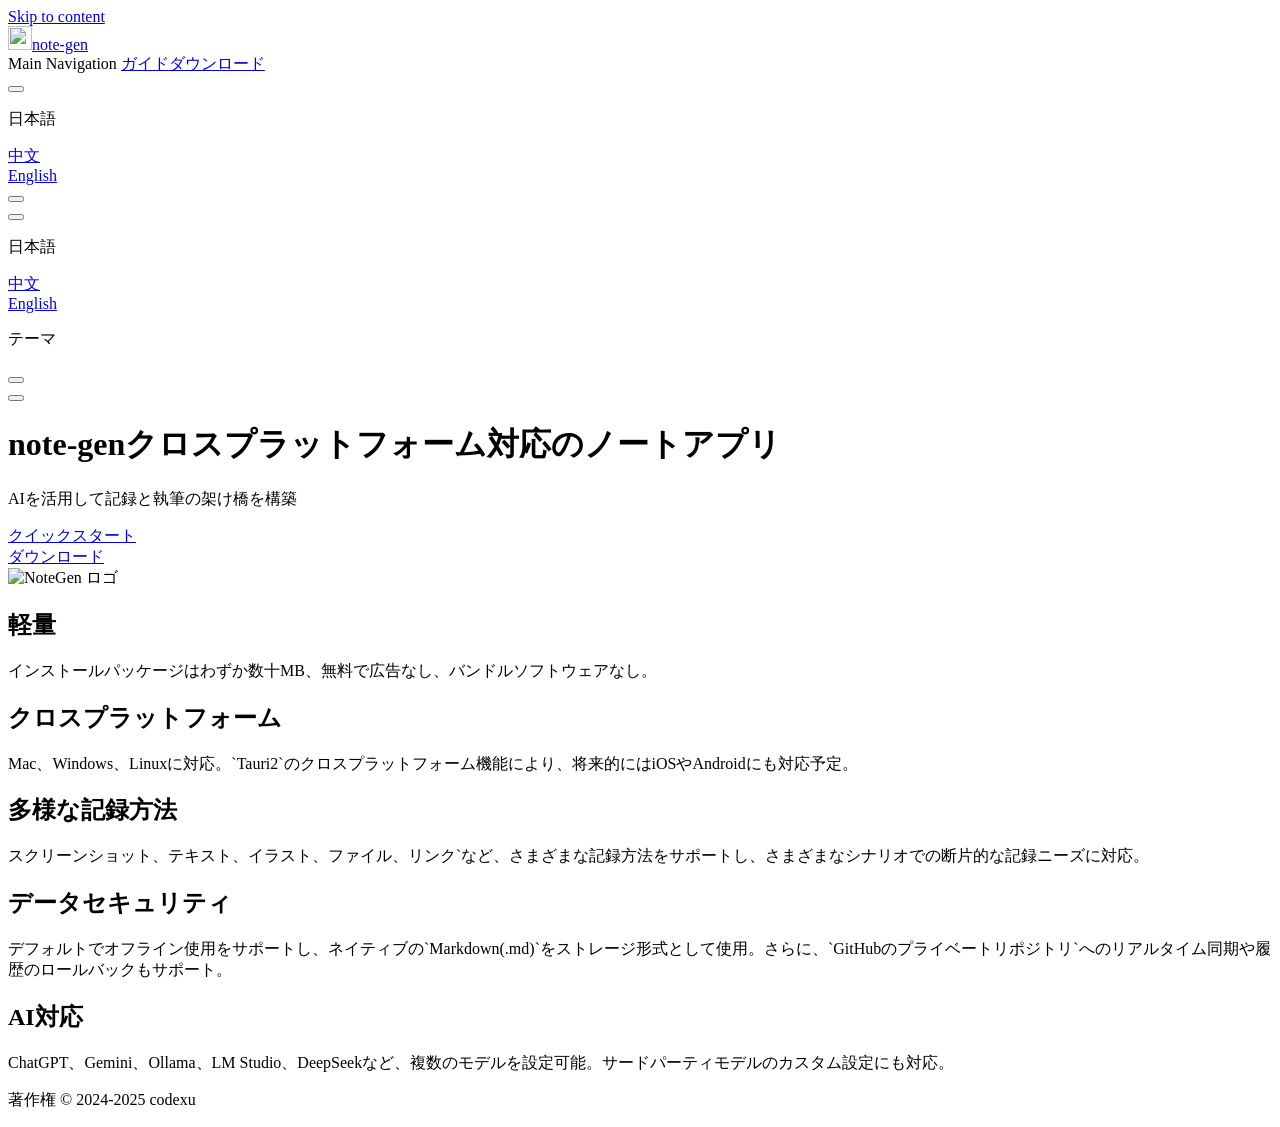
==== commit 5568d49c: "deploy: 855f97ef5fceb448d3e52ecd7aabe02432222cb5" ====
--- a/ja/index.html
+++ b/ja/index.html
@@ -6,20 +6,20 @@
     <title>note-gen</title>
     <meta name="description" content="クロスプラットフォーム対応のノートアプリ">
     <meta name="generator" content="VitePress v1.6.3">
-    <link rel="preload stylesheet" href="/assets/style.Beabl5K2.css" as="style">
-    <link rel="preload stylesheet" href="/vp-icons.css" as="style">
+    <link rel="preload stylesheet" href="/note-gen/assets/style.BiBefeFO.css" as="style">
+    <link rel="preload stylesheet" href="/note-gen/vp-icons.css" as="style">
     
-    <script type="module" src="/assets/app.KJUHJkjr.js"></script>
-    <link rel="preload" href="/assets/inter-roman-latin.Di8DUHzh.woff2" as="font" type="font/woff2" crossorigin="">
-    <link rel="modulepreload" href="/assets/chunks/theme.xEhG_A7l.js">
-    <link rel="modulepreload" href="/assets/chunks/framework.Dh1jimFm.js">
-    <link rel="modulepreload" href="/assets/ja_index.md.ELVfP9kx.lean.js">
+    <script type="module" src="/note-gen/assets/app.OamBMrf7.js"></script>
+    <link rel="preload" href="/note-gen/assets/inter-roman-latin.Di8DUHzh.woff2" as="font" type="font/woff2" crossorigin="">
+    <link rel="modulepreload" href="/note-gen/assets/chunks/theme.dO_xALkr.js">
+    <link rel="modulepreload" href="/note-gen/assets/chunks/framework.4iBEZRE5.js">
+    <link rel="modulepreload" href="/note-gen/assets/ja_index.md.DRxZSEuC.lean.js">
     <script id="check-dark-mode">(()=>{const e=localStorage.getItem("vitepress-theme-appearance")||"auto",a=window.matchMedia("(prefers-color-scheme: dark)").matches;(!e||e==="auto"?a:e==="dark")&&document.documentElement.classList.add("dark")})();</script>
     <script id="check-mac-os">document.documentElement.classList.toggle("mac",/Mac|iPhone|iPod|iPad/i.test(navigator.platform));</script>
   </head>
   <body>
-    <div id="app"><div class="Layout" data-v-dec93f32><!--[--><!--]--><!--[--><span tabindex="-1" data-v-a95a6866></span><a href="#VPContent" class="VPSkipLink visually-hidden" data-v-a95a6866>Skip to content</a><!--]--><!----><header class="VPNav" data-v-dec93f32 data-v-3f5fd45d><div class="VPNavBar" data-v-3f5fd45d data-v-875ccea3><div class="wrapper" data-v-875ccea3><div class="container" data-v-875ccea3><div class="title" data-v-875ccea3><div class="VPNavBarTitle" data-v-875ccea3 data-v-a2b051b3><a class="title" href="/ja/" data-v-a2b051b3><!--[--><!--]--><!--[--><img class="VPImage logo" src="/assets/app-icon.png" width="24" height="24" alt data-v-d32d991e><!--]--><span data-v-a2b051b3>note-gen</span><!--[--><!--]--></a></div></div><div class="content" data-v-875ccea3><div class="content-body" data-v-875ccea3><!--[--><!--]--><div class="VPNavBarSearch search" data-v-875ccea3><!----></div><nav aria-labelledby="main-nav-aria-label" class="VPNavBarMenu menu" data-v-875ccea3 data-v-b890cead><span id="main-nav-aria-label" class="visually-hidden" data-v-b890cead> Main Navigation </span><!--[--><!--[--><a class="VPLink link VPNavBarMenuLink" href="/ja/guide.html" tabindex="0" data-v-b890cead data-v-33884a4d><!--[--><span data-v-33884a4d>ガイド</span><!--]--></a><!--]--><!--[--><a class="VPLink link VPNavBarMenuLink" href="/ja/download.html" tabindex="0" data-v-b890cead data-v-33884a4d><!--[--><span data-v-33884a4d>ダウンロード</span><!--]--></a><!--]--><!--]--></nav><div class="VPFlyout VPNavBarTranslations translations" data-v-875ccea3 data-v-918bf358 data-v-a6b42218><button type="button" class="button" aria-haspopup="true" aria-expanded="false" aria-label="言語選択" data-v-a6b42218><span class="text" data-v-a6b42218><span class="vpi-languages option-icon" data-v-a6b42218></span><!----><span class="vpi-chevron-down text-icon" data-v-a6b42218></span></span></button><div class="menu" data-v-a6b42218><div class="VPMenu" data-v-a6b42218 data-v-8ec78595><!----><!--[--><!--[--><div class="items" data-v-918bf358><p class="title" data-v-918bf358>日本語</p><!--[--><div class="VPMenuLink" data-v-918bf358 data-v-146e0698><a class="VPLink link" href="/zh/" data-v-146e0698><!--[--><span data-v-146e0698>中文</span><!--]--></a></div><div class="VPMenuLink" data-v-918bf358 data-v-146e0698><a class="VPLink link" href="/en/" data-v-146e0698><!--[--><span data-v-146e0698>English</span><!--]--></a></div><!--]--></div><!--]--><!--]--></div></div></div><div class="VPNavBarAppearance appearance" data-v-875ccea3 data-v-ebb61c08><button class="VPSwitch VPSwitchAppearance" type="button" role="switch" title aria-checked="false" data-v-ebb61c08 data-v-225ffb24 data-v-7229c7b0><span class="check" data-v-7229c7b0><span class="icon" data-v-7229c7b0><!--[--><span class="vpi-sun sun" data-v-225ffb24></span><span class="vpi-moon moon" data-v-225ffb24></span><!--]--></span></span></button></div><div class="VPSocialLinks VPNavBarSocialLinks social-links" data-v-875ccea3 data-v-785225ac data-v-e88e17ef><!--[--><a class="VPSocialLink no-icon" href="https://github.com/hahaxiaowai/note-gen" aria-label="github" target="_blank" rel="noopener" data-v-e88e17ef data-v-08659a87><span class="vpi-social-github"></span></a><!--]--></div><div class="VPFlyout VPNavBarExtra extra" data-v-875ccea3 data-v-1696008e data-v-a6b42218><button type="button" class="button" aria-haspopup="true" aria-expanded="false" aria-label="extra navigation" data-v-a6b42218><span class="vpi-more-horizontal icon" data-v-a6b42218></span></button><div class="menu" data-v-a6b42218><div class="VPMenu" data-v-a6b42218 data-v-8ec78595><!----><!--[--><!--[--><div class="group translations" data-v-1696008e><p class="trans-title" data-v-1696008e>日本語</p><!--[--><div class="VPMenuLink" data-v-1696008e data-v-146e0698><a class="VPLink link" href="/zh/" data-v-146e0698><!--[--><span data-v-146e0698>中文</span><!--]--></a></div><div class="VPMenuLink" data-v-1696008e data-v-146e0698><a class="VPLink link" href="/en/" data-v-146e0698><!--[--><span data-v-146e0698>English</span><!--]--></a></div><!--]--></div><div class="group" data-v-1696008e><div class="item appearance" data-v-1696008e><p class="label" data-v-1696008e>テーマ</p><div class="appearance-action" data-v-1696008e><button class="VPSwitch VPSwitchAppearance" type="button" role="switch" title aria-checked="false" data-v-1696008e data-v-225ffb24 data-v-7229c7b0><span class="check" data-v-7229c7b0><span class="icon" data-v-7229c7b0><!--[--><span class="vpi-sun sun" data-v-225ffb24></span><span class="vpi-moon moon" data-v-225ffb24></span><!--]--></span></span></button></div></div></div><div class="group" data-v-1696008e><div class="item social-links" data-v-1696008e><div class="VPSocialLinks social-links-list" data-v-1696008e data-v-e88e17ef><!--[--><a class="VPSocialLink no-icon" href="https://github.com/hahaxiaowai/note-gen" aria-label="github" target="_blank" rel="noopener" data-v-e88e17ef data-v-08659a87><span class="vpi-social-github"></span></a><!--]--></div></div></div><!--]--><!--]--></div></div></div><!--[--><!--]--><button type="button" class="VPNavBarHamburger hamburger" aria-label="mobile navigation" aria-expanded="false" aria-controls="VPNavScreen" data-v-875ccea3 data-v-c93a3e6d><span class="container" data-v-c93a3e6d><span class="top" data-v-c93a3e6d></span><span class="middle" data-v-c93a3e6d></span><span class="bottom" data-v-c93a3e6d></span></span></button></div></div></div></div><div class="divider" data-v-875ccea3><div class="divider-line" data-v-875ccea3></div></div></div><!----></header><!----><!----><div class="VPContent is-home" id="VPContent" data-v-dec93f32 data-v-92735d69><div class="VPHome" data-v-92735d69 data-v-bc2b2d69><!--[--><!--]--><div class="VPHero has-image VPHomeHero" data-v-bc2b2d69 data-v-304febfe><div class="container" data-v-304febfe><div class="main" data-v-304febfe><!--[--><!--]--><!--[--><h1 class="heading" data-v-304febfe><span class="name clip" data-v-304febfe>note-gen</span><span class="text" data-v-304febfe>クロスプラットフォーム対応のノートアプリ</span></h1><p class="tagline" data-v-304febfe>AIを活用して記録と執筆の架け橋を構築</p><!--]--><!--[--><!--]--><div class="actions" data-v-304febfe><!--[--><div class="action" data-v-304febfe><a class="VPButton medium brand" href="/ja/guide.html" data-v-304febfe data-v-21a966d2>クイックスタート</a></div><div class="action" data-v-304febfe><a class="VPButton medium alt" href="/ja/download.html" data-v-304febfe data-v-21a966d2>ダウンロード</a></div><!--]--></div><!--[--><!--]--></div><div class="image" data-v-304febfe><div class="image-container" data-v-304febfe><div class="image-bg" data-v-304febfe></div><!--[--><!--[--><img class="VPImage image-src" src="/assets/app-icon.png" alt="NoteGen ロゴ" width="180" height="180" data-v-d32d991e><!--]--><!--]--></div></div></div></div><!--[--><!--]--><!--[--><!--]--><div class="VPFeatures VPHomeFeatures" data-v-bc2b2d69 data-v-38b95cd0><div class="container" data-v-38b95cd0><div class="items" data-v-38b95cd0><!--[--><div class="grid-4 item" data-v-38b95cd0><div class="VPLink no-icon VPFeature" data-v-38b95cd0 data-v-5bd85082><!--[--><article class="box" data-v-5bd85082><!----><h2 class="title" data-v-5bd85082>軽量</h2><p class="details" data-v-5bd85082>インストールパッケージはわずか数十MB、無料で広告なし、バンドルソフトウェアなし。</p><!----></article><!--]--></div></div><div class="grid-4 item" data-v-38b95cd0><div class="VPLink no-icon VPFeature" data-v-38b95cd0 data-v-5bd85082><!--[--><article class="box" data-v-5bd85082><!----><h2 class="title" data-v-5bd85082>クロスプラットフォーム</h2><p class="details" data-v-5bd85082>Mac、Windows、Linuxに対応。`Tauri2`のクロスプラットフォーム機能により、将来的にはiOSやAndroidにも対応予定。</p><!----></article><!--]--></div></div><div class="grid-4 item" data-v-38b95cd0><div class="VPLink no-icon VPFeature" data-v-38b95cd0 data-v-5bd85082><!--[--><article class="box" data-v-5bd85082><!----><h2 class="title" data-v-5bd85082>多様な記録方法</h2><p class="details" data-v-5bd85082>スクリーンショット、テキスト、イラスト、ファイル、リンク`など、さまざまな記録方法をサポートし、さまざまなシナリオでの断片的な記録ニーズに対応。</p><!----></article><!--]--></div></div><div class="grid-4 item" data-v-38b95cd0><div class="VPLink no-icon VPFeature" data-v-38b95cd0 data-v-5bd85082><!--[--><article class="box" data-v-5bd85082><!----><h2 class="title" data-v-5bd85082>データセキュリティ</h2><p class="details" data-v-5bd85082>デフォルトでオフライン使用をサポートし、ネイティブの`Markdown(.md)`をストレージ形式として使用。さらに、`GitHubのプライベートリポジトリ`へのリアルタイム同期や履歴のロールバックもサポート。</p><!----></article><!--]--></div></div><div class="grid-4 item" data-v-38b95cd0><div class="VPLink no-icon VPFeature" data-v-38b95cd0 data-v-5bd85082><!--[--><article class="box" data-v-5bd85082><!----><h2 class="title" data-v-5bd85082>AI対応</h2><p class="details" data-v-5bd85082>ChatGPT、Gemini、Ollama、LM Studio、DeepSeekなど、複数のモデルを設定可能。サードパーティモデルのカスタム設定にも対応。</p><!----></article><!--]--></div></div><!--]--></div></div></div><!--[--><!--]--><div class="vp-doc container" style="" data-v-bc2b2d69 data-v-9bea352f><!--[--><div style="position:relative;" data-v-bc2b2d69><div></div></div><!--]--></div></div></div><footer class="VPFooter" data-v-dec93f32 data-v-0ef21789><div class="container" data-v-0ef21789><!----><p class="copyright" data-v-0ef21789>著作権 © 2024-2025 codexu</p></div></footer><!--[--><!--]--></div></div>
-    <script>window.__VP_HASH_MAP__=JSON.parse("{\"docstodo.md\":\"CEJEFqEX\",\"en_download.md\":\"8dhgPIkW\",\"en_guide.md\":\"BiSTATOQ\",\"en_index.md\":\"CZv6iylt\",\"ja_download.md\":\"D9MkaUcw\",\"ja_guide.md\":\"QOUTjzkH\",\"ja_index.md\":\"ELVfP9kx\",\"zh_changelog.md\":\"CUDyI0_U\",\"zh_contributing.md\":\"4BZTRsaM\",\"zh_download.md\":\"CJgRBNjN\",\"zh_guide.md\":\"DF6ge0_5\",\"zh_index.md\":\"D7ZnSUK9\"}");window.__VP_SITE_DATA__=JSON.parse("{\"lang\":\"en-US\",\"dir\":\"ltr\",\"title\":\"note-gen\",\"description\":\"A cross-platform Markdown note-taking application dedicated to using AI to bridge recording and writing, organizing fragmented knowledge into a readable note.\",\"base\":\"/\",\"head\":[],\"router\":{\"prefetchLinks\":true},\"appearance\":true,\"themeConfig\":{\"i18nRouting\":true,\"logo\":{\"src\":\"/assets/app-icon.png\",\"width\":24,\"height\":24},\"socialLinks\":[{\"icon\":\"github\",\"link\":\"https://github.com/hahaxiaowai/note-gen\"}]},\"locales\":{\"root\":{\"label\":\"中文\",\"link\":\"/zh\",\"lang\":\"zh\",\"description\":\"一个跨平台笔记应用\",\"themeConfig\":{\"nav\":[{\"text\":\"指南\",\"link\":\"/zh/guide\"},{\"text\":\"下载\",\"link\":\"/zh/download\"}],\"sidebar\":[{\"text\":\"指南\",\"link\":\"/zh/guide\"},{\"text\":\"下载\",\"link\":\"/zh/download\"}],\"footer\":{\"copyright\":\"版权所有 © 2024-2025 codexu\"},\"docFooter\":{\"prev\":\"上一页\",\"next\":\"下一页\"},\"outline\":{\"label\":\"页面导航\"},\"lastUpdated\":{\"text\":\"最后更新于\",\"formatOptions\":{\"dateStyle\":\"short\",\"timeStyle\":\"medium\"}},\"langMenuLabel\":\"多语言\",\"returnToTopLabel\":\"回到顶部\",\"sidebarMenuLabel\":\"菜单\",\"darkModeSwitchLabel\":\"主题\",\"lightModeSwitchTitle\":\"切换到浅色模式\",\"darkModeSwitchTitle\":\"切换到深色模式\"}},\"en\":{\"label\":\"English\",\"lang\":\"en\",\"description\":\"A cross-platform application\",\"themeConfig\":{\"nav\":[{\"text\":\"guide\",\"link\":\"/en/guide\"},{\"text\":\"download\",\"link\":\"/en/download\"}],\"sidebar\":[{\"text\":\"guide\",\"link\":\"/en/guide\"},{\"text\":\"download\",\"link\":\"/en/download\"}],\"footer\":{\"copyright\":\"Copyright © 2024-2025 codexu\"}}},\"ja\":{\"label\":\"日本語\",\"lang\":\"ja\",\"description\":\"クロスプラットフォーム対応のノートアプリ\",\"themeConfig\":{\"nav\":[{\"text\":\"ガイド\",\"link\":\"/ja/guide\"},{\"text\":\"ダウンロード\",\"link\":\"/ja/download\"}],\"sidebar\":[{\"text\":\"ガイド\",\"link\":\"/ja/guide\"},{\"text\":\"ダウンロード\",\"link\":\"/ja/download\"}],\"footer\":{\"copyright\":\"著作権 © 2024-2025 codexu\"},\"docFooter\":{\"prev\":\"前のページ\",\"next\":\"次のページ\"},\"outline\":{\"label\":\"ページナビゲーション\"},\"lastUpdated\":{\"text\":\"最終更新日\",\"formatOptions\":{\"dateStyle\":\"short\",\"timeStyle\":\"medium\"}},\"langMenuLabel\":\"言語選択\",\"returnToTopLabel\":\"トップに戻る\",\"sidebarMenuLabel\":\"メニュー\",\"darkModeSwitchLabel\":\"テーマ\",\"lightModeSwitchTitle\":\"ライトモードに切り替え\",\"darkModeSwitchTitle\":\"ダークモードに切り替え\"}}},\"scrollOffset\":134,\"cleanUrls\":false}");</script>
+    <div id="app"><div class="Layout" data-v-dec93f32><!--[--><!--]--><!--[--><span tabindex="-1" data-v-a95a6866></span><a href="#VPContent" class="VPSkipLink visually-hidden" data-v-a95a6866>Skip to content</a><!--]--><!----><header class="VPNav" data-v-dec93f32 data-v-3f5fd45d><div class="VPNavBar" data-v-3f5fd45d data-v-875ccea3><div class="wrapper" data-v-875ccea3><div class="container" data-v-875ccea3><div class="title" data-v-875ccea3><div class="VPNavBarTitle" data-v-875ccea3 data-v-a2b051b3><a class="title" href="/note-gen/ja/" data-v-a2b051b3><!--[--><!--]--><!--[--><img class="VPImage logo" src="/note-gen/assets/app-icon.png" width="24" height="24" alt data-v-d32d991e><!--]--><span data-v-a2b051b3>note-gen</span><!--[--><!--]--></a></div></div><div class="content" data-v-875ccea3><div class="content-body" data-v-875ccea3><!--[--><!--]--><div class="VPNavBarSearch search" data-v-875ccea3><!----></div><nav aria-labelledby="main-nav-aria-label" class="VPNavBarMenu menu" data-v-875ccea3 data-v-b890cead><span id="main-nav-aria-label" class="visually-hidden" data-v-b890cead> Main Navigation </span><!--[--><!--[--><a class="VPLink link VPNavBarMenuLink" href="/note-gen/ja/guide.html" tabindex="0" data-v-b890cead data-v-33884a4d><!--[--><span data-v-33884a4d>ガイド</span><!--]--></a><!--]--><!--[--><a class="VPLink link VPNavBarMenuLink" href="/note-gen/ja/download.html" tabindex="0" data-v-b890cead data-v-33884a4d><!--[--><span data-v-33884a4d>ダウンロード</span><!--]--></a><!--]--><!--]--></nav><div class="VPFlyout VPNavBarTranslations translations" data-v-875ccea3 data-v-918bf358 data-v-a6b42218><button type="button" class="button" aria-haspopup="true" aria-expanded="false" aria-label="言語選択" data-v-a6b42218><span class="text" data-v-a6b42218><span class="vpi-languages option-icon" data-v-a6b42218></span><!----><span class="vpi-chevron-down text-icon" data-v-a6b42218></span></span></button><div class="menu" data-v-a6b42218><div class="VPMenu" data-v-a6b42218 data-v-8ec78595><!----><!--[--><!--[--><div class="items" data-v-918bf358><p class="title" data-v-918bf358>日本語</p><!--[--><div class="VPMenuLink" data-v-918bf358 data-v-146e0698><a class="VPLink link" href="/note-gen/zh/" data-v-146e0698><!--[--><span data-v-146e0698>中文</span><!--]--></a></div><div class="VPMenuLink" data-v-918bf358 data-v-146e0698><a class="VPLink link" href="/note-gen/en/" data-v-146e0698><!--[--><span data-v-146e0698>English</span><!--]--></a></div><!--]--></div><!--]--><!--]--></div></div></div><div class="VPNavBarAppearance appearance" data-v-875ccea3 data-v-ebb61c08><button class="VPSwitch VPSwitchAppearance" type="button" role="switch" title aria-checked="false" data-v-ebb61c08 data-v-225ffb24 data-v-7229c7b0><span class="check" data-v-7229c7b0><span class="icon" data-v-7229c7b0><!--[--><span class="vpi-sun sun" data-v-225ffb24></span><span class="vpi-moon moon" data-v-225ffb24></span><!--]--></span></span></button></div><div class="VPSocialLinks VPNavBarSocialLinks social-links" data-v-875ccea3 data-v-785225ac data-v-e88e17ef><!--[--><a class="VPSocialLink no-icon" href="https://github.com/hahaxiaowai/note-gen" aria-label="github" target="_blank" rel="noopener" data-v-e88e17ef data-v-08659a87><span class="vpi-social-github"></span></a><!--]--></div><div class="VPFlyout VPNavBarExtra extra" data-v-875ccea3 data-v-1696008e data-v-a6b42218><button type="button" class="button" aria-haspopup="true" aria-expanded="false" aria-label="extra navigation" data-v-a6b42218><span class="vpi-more-horizontal icon" data-v-a6b42218></span></button><div class="menu" data-v-a6b42218><div class="VPMenu" data-v-a6b42218 data-v-8ec78595><!----><!--[--><!--[--><div class="group translations" data-v-1696008e><p class="trans-title" data-v-1696008e>日本語</p><!--[--><div class="VPMenuLink" data-v-1696008e data-v-146e0698><a class="VPLink link" href="/note-gen/zh/" data-v-146e0698><!--[--><span data-v-146e0698>中文</span><!--]--></a></div><div class="VPMenuLink" data-v-1696008e data-v-146e0698><a class="VPLink link" href="/note-gen/en/" data-v-146e0698><!--[--><span data-v-146e0698>English</span><!--]--></a></div><!--]--></div><div class="group" data-v-1696008e><div class="item appearance" data-v-1696008e><p class="label" data-v-1696008e>テーマ</p><div class="appearance-action" data-v-1696008e><button class="VPSwitch VPSwitchAppearance" type="button" role="switch" title aria-checked="false" data-v-1696008e data-v-225ffb24 data-v-7229c7b0><span class="check" data-v-7229c7b0><span class="icon" data-v-7229c7b0><!--[--><span class="vpi-sun sun" data-v-225ffb24></span><span class="vpi-moon moon" data-v-225ffb24></span><!--]--></span></span></button></div></div></div><div class="group" data-v-1696008e><div class="item social-links" data-v-1696008e><div class="VPSocialLinks social-links-list" data-v-1696008e data-v-e88e17ef><!--[--><a class="VPSocialLink no-icon" href="https://github.com/hahaxiaowai/note-gen" aria-label="github" target="_blank" rel="noopener" data-v-e88e17ef data-v-08659a87><span class="vpi-social-github"></span></a><!--]--></div></div></div><!--]--><!--]--></div></div></div><!--[--><!--]--><button type="button" class="VPNavBarHamburger hamburger" aria-label="mobile navigation" aria-expanded="false" aria-controls="VPNavScreen" data-v-875ccea3 data-v-c93a3e6d><span class="container" data-v-c93a3e6d><span class="top" data-v-c93a3e6d></span><span class="middle" data-v-c93a3e6d></span><span class="bottom" data-v-c93a3e6d></span></span></button></div></div></div></div><div class="divider" data-v-875ccea3><div class="divider-line" data-v-875ccea3></div></div></div><!----></header><!----><!----><div class="VPContent is-home" id="VPContent" data-v-dec93f32 data-v-92735d69><div class="VPHome" data-v-92735d69 data-v-bc2b2d69><!--[--><!--]--><div class="VPHero has-image VPHomeHero" data-v-bc2b2d69 data-v-304febfe><div class="container" data-v-304febfe><div class="main" data-v-304febfe><!--[--><!--]--><!--[--><h1 class="heading" data-v-304febfe><span class="name clip" data-v-304febfe>note-gen</span><span class="text" data-v-304febfe>クロスプラットフォーム対応のノートアプリ</span></h1><p class="tagline" data-v-304febfe>AIを活用して記録と執筆の架け橋を構築</p><!--]--><!--[--><!--]--><div class="actions" data-v-304febfe><!--[--><div class="action" data-v-304febfe><a class="VPButton medium brand" href="/note-gen/ja/guide.html" data-v-304febfe data-v-21a966d2>クイックスタート</a></div><div class="action" data-v-304febfe><a class="VPButton medium alt" href="/note-gen/ja/download.html" data-v-304febfe data-v-21a966d2>ダウンロード</a></div><!--]--></div><!--[--><!--]--></div><div class="image" data-v-304febfe><div class="image-container" data-v-304febfe><div class="image-bg" data-v-304febfe></div><!--[--><!--[--><img class="VPImage image-src" src="/note-gen/assets/app-icon.png" alt="NoteGen ロゴ" width="180" height="180" data-v-d32d991e><!--]--><!--]--></div></div></div></div><!--[--><!--]--><!--[--><!--]--><div class="VPFeatures VPHomeFeatures" data-v-bc2b2d69 data-v-38b95cd0><div class="container" data-v-38b95cd0><div class="items" data-v-38b95cd0><!--[--><div class="grid-4 item" data-v-38b95cd0><div class="VPLink no-icon VPFeature" data-v-38b95cd0 data-v-5bd85082><!--[--><article class="box" data-v-5bd85082><!----><h2 class="title" data-v-5bd85082>軽量</h2><p class="details" data-v-5bd85082>インストールパッケージはわずか数十MB、無料で広告なし、バンドルソフトウェアなし。</p><!----></article><!--]--></div></div><div class="grid-4 item" data-v-38b95cd0><div class="VPLink no-icon VPFeature" data-v-38b95cd0 data-v-5bd85082><!--[--><article class="box" data-v-5bd85082><!----><h2 class="title" data-v-5bd85082>クロスプラットフォーム</h2><p class="details" data-v-5bd85082>Mac、Windows、Linuxに対応。`Tauri2`のクロスプラットフォーム機能により、将来的にはiOSやAndroidにも対応予定。</p><!----></article><!--]--></div></div><div class="grid-4 item" data-v-38b95cd0><div class="VPLink no-icon VPFeature" data-v-38b95cd0 data-v-5bd85082><!--[--><article class="box" data-v-5bd85082><!----><h2 class="title" data-v-5bd85082>多様な記録方法</h2><p class="details" data-v-5bd85082>スクリーンショット、テキスト、イラスト、ファイル、リンク`など、さまざまな記録方法をサポートし、さまざまなシナリオでの断片的な記録ニーズに対応。</p><!----></article><!--]--></div></div><div class="grid-4 item" data-v-38b95cd0><div class="VPLink no-icon VPFeature" data-v-38b95cd0 data-v-5bd85082><!--[--><article class="box" data-v-5bd85082><!----><h2 class="title" data-v-5bd85082>データセキュリティ</h2><p class="details" data-v-5bd85082>デフォルトでオフライン使用をサポートし、ネイティブの`Markdown(.md)`をストレージ形式として使用。さらに、`GitHubのプライベートリポジトリ`へのリアルタイム同期や履歴のロールバックもサポート。</p><!----></article><!--]--></div></div><div class="grid-4 item" data-v-38b95cd0><div class="VPLink no-icon VPFeature" data-v-38b95cd0 data-v-5bd85082><!--[--><article class="box" data-v-5bd85082><!----><h2 class="title" data-v-5bd85082>AI対応</h2><p class="details" data-v-5bd85082>ChatGPT、Gemini、Ollama、LM Studio、DeepSeekなど、複数のモデルを設定可能。サードパーティモデルのカスタム設定にも対応。</p><!----></article><!--]--></div></div><!--]--></div></div></div><!--[--><!--]--><div class="vp-doc container" style="" data-v-bc2b2d69 data-v-9bea352f><!--[--><div style="position:relative;" data-v-bc2b2d69><div></div></div><!--]--></div></div></div><footer class="VPFooter" data-v-dec93f32 data-v-0ef21789><div class="container" data-v-0ef21789><!----><p class="copyright" data-v-0ef21789>著作権 © 2024-2025 codexu</p></div></footer><!--[--><!--]--></div></div>
+    <script>window.__VP_HASH_MAP__=JSON.parse("{\"docstodo.md\":\"BhgMt3p_\",\"en_download.md\":\"Ck2tEJrq\",\"en_guide.md\":\"BSwB2Ioe\",\"en_index.md\":\"B7OEQSGi\",\"ja_download.md\":\"tcnYtyaQ\",\"ja_guide.md\":\"DvpLpPX2\",\"ja_index.md\":\"DRxZSEuC\",\"zh_changelog.md\":\"d5I7GqQq\",\"zh_contributing.md\":\"EK0DfNYn\",\"zh_download.md\":\"BnpFL7bK\",\"zh_guide.md\":\"Bj3IlSc1\",\"zh_index.md\":\"xwgCTwaP\"}");window.__VP_SITE_DATA__=JSON.parse("{\"lang\":\"en-US\",\"dir\":\"ltr\",\"title\":\"note-gen\",\"description\":\"A cross-platform Markdown note-taking application dedicated to using AI to bridge recording and writing, organizing fragmented knowledge into a readable note.\",\"base\":\"/note-gen/\",\"head\":[],\"router\":{\"prefetchLinks\":true},\"appearance\":true,\"themeConfig\":{\"i18nRouting\":true,\"logo\":{\"src\":\"/assets/app-icon.png\",\"width\":24,\"height\":24},\"socialLinks\":[{\"icon\":\"github\",\"link\":\"https://github.com/hahaxiaowai/note-gen\"}]},\"locales\":{\"root\":{\"label\":\"中文\",\"link\":\"/zh\",\"lang\":\"zh\",\"description\":\"一个跨平台笔记应用\",\"themeConfig\":{\"nav\":[{\"text\":\"指南\",\"link\":\"/zh/guide\"},{\"text\":\"下载\",\"link\":\"/zh/download\"}],\"sidebar\":[{\"text\":\"指南\",\"link\":\"/zh/guide\"},{\"text\":\"下载\",\"link\":\"/zh/download\"}],\"footer\":{\"copyright\":\"版权所有 © 2024-2025 codexu\"},\"docFooter\":{\"prev\":\"上一页\",\"next\":\"下一页\"},\"outline\":{\"label\":\"页面导航\"},\"lastUpdated\":{\"text\":\"最后更新于\",\"formatOptions\":{\"dateStyle\":\"short\",\"timeStyle\":\"medium\"}},\"langMenuLabel\":\"多语言\",\"returnToTopLabel\":\"回到顶部\",\"sidebarMenuLabel\":\"菜单\",\"darkModeSwitchLabel\":\"主题\",\"lightModeSwitchTitle\":\"切换到浅色模式\",\"darkModeSwitchTitle\":\"切换到深色模式\"}},\"en\":{\"label\":\"English\",\"lang\":\"en\",\"description\":\"A cross-platform application\",\"themeConfig\":{\"nav\":[{\"text\":\"guide\",\"link\":\"/en/guide\"},{\"text\":\"download\",\"link\":\"/en/download\"}],\"sidebar\":[{\"text\":\"guide\",\"link\":\"/en/guide\"},{\"text\":\"download\",\"link\":\"/en/download\"}],\"footer\":{\"copyright\":\"Copyright © 2024-2025 codexu\"}}},\"ja\":{\"label\":\"日本語\",\"lang\":\"ja\",\"description\":\"クロスプラットフォーム対応のノートアプリ\",\"themeConfig\":{\"nav\":[{\"text\":\"ガイド\",\"link\":\"/ja/guide\"},{\"text\":\"ダウンロード\",\"link\":\"/ja/download\"}],\"sidebar\":[{\"text\":\"ガイド\",\"link\":\"/ja/guide\"},{\"text\":\"ダウンロード\",\"link\":\"/ja/download\"}],\"footer\":{\"copyright\":\"著作権 © 2024-2025 codexu\"},\"docFooter\":{\"prev\":\"前のページ\",\"next\":\"次のページ\"},\"outline\":{\"label\":\"ページナビゲーション\"},\"lastUpdated\":{\"text\":\"最終更新日\",\"formatOptions\":{\"dateStyle\":\"short\",\"timeStyle\":\"medium\"}},\"langMenuLabel\":\"言語選択\",\"returnToTopLabel\":\"トップに戻る\",\"sidebarMenuLabel\":\"メニュー\",\"darkModeSwitchLabel\":\"テーマ\",\"lightModeSwitchTitle\":\"ライトモードに切り替え\",\"darkModeSwitchTitle\":\"ダークモードに切り替え\"}}},\"scrollOffset\":134,\"cleanUrls\":false}");</script>
     
   </body>
 </html>
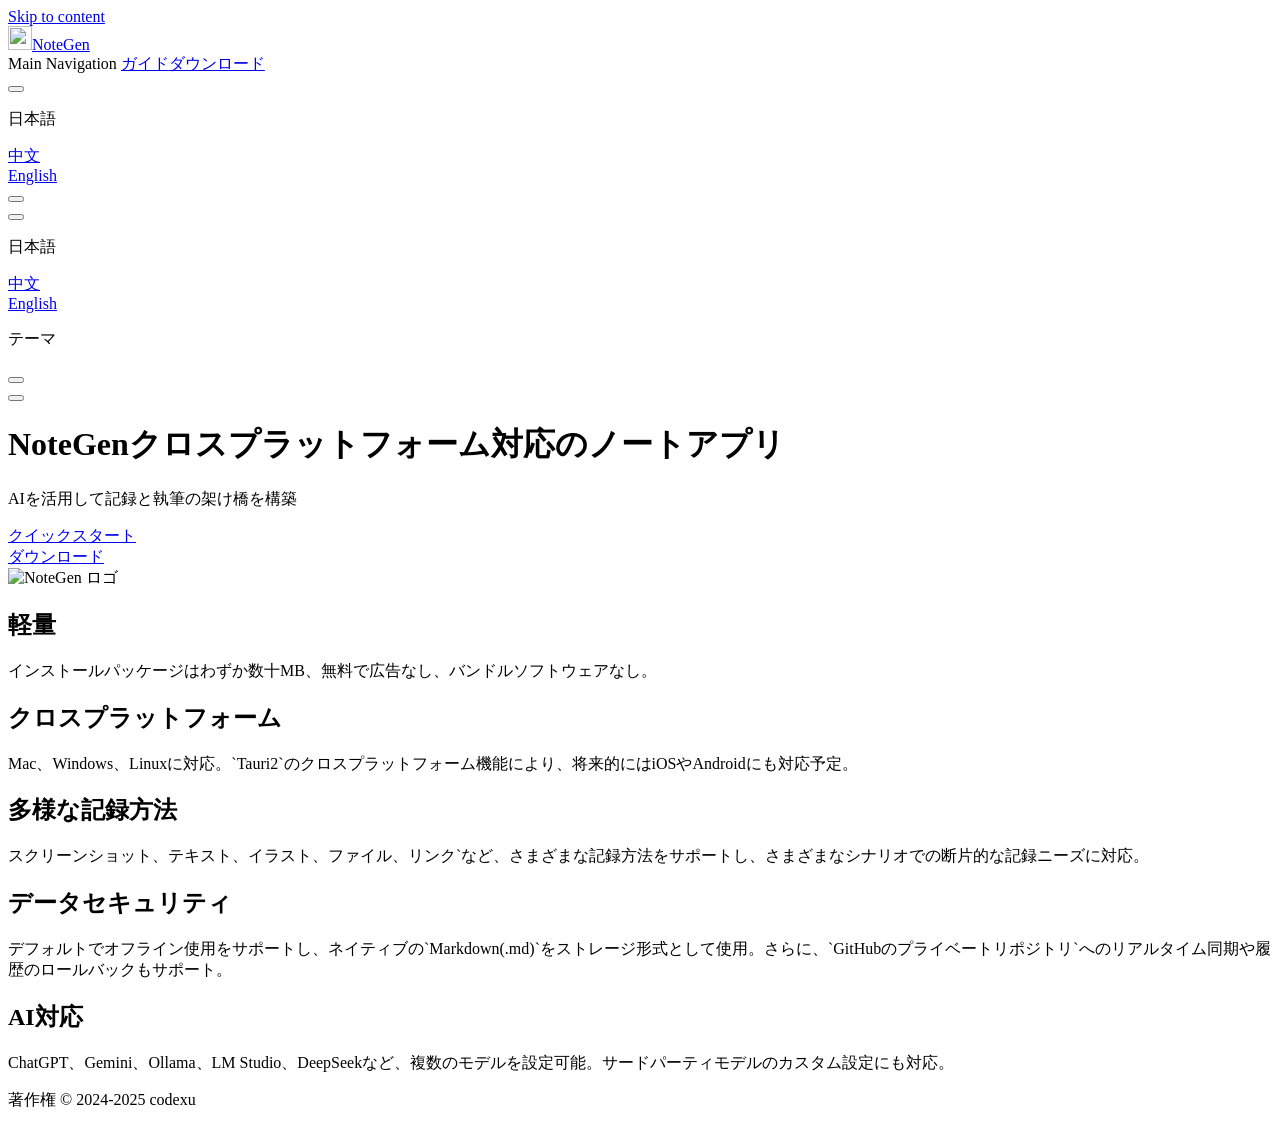
==== commit b4694386: "deploy: d6cdd658977fa4dce30d163429d394d7973f3748" ====
--- a/ja/index.html
+++ b/ja/index.html
@@ -3,23 +3,23 @@
   <head>
     <meta charset="utf-8">
     <meta name="viewport" content="width=device-width,initial-scale=1">
-    <title>note-gen</title>
+    <title>NoteGen</title>
     <meta name="description" content="クロスプラットフォーム対応のノートアプリ">
     <meta name="generator" content="VitePress v1.6.3">
     <link rel="preload stylesheet" href="/note-gen/assets/style.BiBefeFO.css" as="style">
     <link rel="preload stylesheet" href="/note-gen/vp-icons.css" as="style">
     
-    <script type="module" src="/note-gen/assets/app.OamBMrf7.js"></script>
+    <script type="module" src="/note-gen/assets/app.C_54rGF6.js"></script>
     <link rel="preload" href="/note-gen/assets/inter-roman-latin.Di8DUHzh.woff2" as="font" type="font/woff2" crossorigin="">
-    <link rel="modulepreload" href="/note-gen/assets/chunks/theme.dO_xALkr.js">
-    <link rel="modulepreload" href="/note-gen/assets/chunks/framework.4iBEZRE5.js">
-    <link rel="modulepreload" href="/note-gen/assets/ja_index.md.DRxZSEuC.lean.js">
+    <link rel="modulepreload" href="/note-gen/assets/chunks/theme.CY-T3r8q.js">
+    <link rel="modulepreload" href="/note-gen/assets/chunks/framework.9Vw27Z_F.js">
+    <link rel="modulepreload" href="/note-gen/assets/ja_index.md.B8HFQLwg.lean.js">
     <script id="check-dark-mode">(()=>{const e=localStorage.getItem("vitepress-theme-appearance")||"auto",a=window.matchMedia("(prefers-color-scheme: dark)").matches;(!e||e==="auto"?a:e==="dark")&&document.documentElement.classList.add("dark")})();</script>
     <script id="check-mac-os">document.documentElement.classList.toggle("mac",/Mac|iPhone|iPod|iPad/i.test(navigator.platform));</script>
   </head>
   <body>
-    <div id="app"><div class="Layout" data-v-dec93f32><!--[--><!--]--><!--[--><span tabindex="-1" data-v-a95a6866></span><a href="#VPContent" class="VPSkipLink visually-hidden" data-v-a95a6866>Skip to content</a><!--]--><!----><header class="VPNav" data-v-dec93f32 data-v-3f5fd45d><div class="VPNavBar" data-v-3f5fd45d data-v-875ccea3><div class="wrapper" data-v-875ccea3><div class="container" data-v-875ccea3><div class="title" data-v-875ccea3><div class="VPNavBarTitle" data-v-875ccea3 data-v-a2b051b3><a class="title" href="/note-gen/ja/" data-v-a2b051b3><!--[--><!--]--><!--[--><img class="VPImage logo" src="/note-gen/assets/app-icon.png" width="24" height="24" alt data-v-d32d991e><!--]--><span data-v-a2b051b3>note-gen</span><!--[--><!--]--></a></div></div><div class="content" data-v-875ccea3><div class="content-body" data-v-875ccea3><!--[--><!--]--><div class="VPNavBarSearch search" data-v-875ccea3><!----></div><nav aria-labelledby="main-nav-aria-label" class="VPNavBarMenu menu" data-v-875ccea3 data-v-b890cead><span id="main-nav-aria-label" class="visually-hidden" data-v-b890cead> Main Navigation </span><!--[--><!--[--><a class="VPLink link VPNavBarMenuLink" href="/note-gen/ja/guide.html" tabindex="0" data-v-b890cead data-v-33884a4d><!--[--><span data-v-33884a4d>ガイド</span><!--]--></a><!--]--><!--[--><a class="VPLink link VPNavBarMenuLink" href="/note-gen/ja/download.html" tabindex="0" data-v-b890cead data-v-33884a4d><!--[--><span data-v-33884a4d>ダウンロード</span><!--]--></a><!--]--><!--]--></nav><div class="VPFlyout VPNavBarTranslations translations" data-v-875ccea3 data-v-918bf358 data-v-a6b42218><button type="button" class="button" aria-haspopup="true" aria-expanded="false" aria-label="言語選択" data-v-a6b42218><span class="text" data-v-a6b42218><span class="vpi-languages option-icon" data-v-a6b42218></span><!----><span class="vpi-chevron-down text-icon" data-v-a6b42218></span></span></button><div class="menu" data-v-a6b42218><div class="VPMenu" data-v-a6b42218 data-v-8ec78595><!----><!--[--><!--[--><div class="items" data-v-918bf358><p class="title" data-v-918bf358>日本語</p><!--[--><div class="VPMenuLink" data-v-918bf358 data-v-146e0698><a class="VPLink link" href="/note-gen/zh/" data-v-146e0698><!--[--><span data-v-146e0698>中文</span><!--]--></a></div><div class="VPMenuLink" data-v-918bf358 data-v-146e0698><a class="VPLink link" href="/note-gen/en/" data-v-146e0698><!--[--><span data-v-146e0698>English</span><!--]--></a></div><!--]--></div><!--]--><!--]--></div></div></div><div class="VPNavBarAppearance appearance" data-v-875ccea3 data-v-ebb61c08><button class="VPSwitch VPSwitchAppearance" type="button" role="switch" title aria-checked="false" data-v-ebb61c08 data-v-225ffb24 data-v-7229c7b0><span class="check" data-v-7229c7b0><span class="icon" data-v-7229c7b0><!--[--><span class="vpi-sun sun" data-v-225ffb24></span><span class="vpi-moon moon" data-v-225ffb24></span><!--]--></span></span></button></div><div class="VPSocialLinks VPNavBarSocialLinks social-links" data-v-875ccea3 data-v-785225ac data-v-e88e17ef><!--[--><a class="VPSocialLink no-icon" href="https://github.com/hahaxiaowai/note-gen" aria-label="github" target="_blank" rel="noopener" data-v-e88e17ef data-v-08659a87><span class="vpi-social-github"></span></a><!--]--></div><div class="VPFlyout VPNavBarExtra extra" data-v-875ccea3 data-v-1696008e data-v-a6b42218><button type="button" class="button" aria-haspopup="true" aria-expanded="false" aria-label="extra navigation" data-v-a6b42218><span class="vpi-more-horizontal icon" data-v-a6b42218></span></button><div class="menu" data-v-a6b42218><div class="VPMenu" data-v-a6b42218 data-v-8ec78595><!----><!--[--><!--[--><div class="group translations" data-v-1696008e><p class="trans-title" data-v-1696008e>日本語</p><!--[--><div class="VPMenuLink" data-v-1696008e data-v-146e0698><a class="VPLink link" href="/note-gen/zh/" data-v-146e0698><!--[--><span data-v-146e0698>中文</span><!--]--></a></div><div class="VPMenuLink" data-v-1696008e data-v-146e0698><a class="VPLink link" href="/note-gen/en/" data-v-146e0698><!--[--><span data-v-146e0698>English</span><!--]--></a></div><!--]--></div><div class="group" data-v-1696008e><div class="item appearance" data-v-1696008e><p class="label" data-v-1696008e>テーマ</p><div class="appearance-action" data-v-1696008e><button class="VPSwitch VPSwitchAppearance" type="button" role="switch" title aria-checked="false" data-v-1696008e data-v-225ffb24 data-v-7229c7b0><span class="check" data-v-7229c7b0><span class="icon" data-v-7229c7b0><!--[--><span class="vpi-sun sun" data-v-225ffb24></span><span class="vpi-moon moon" data-v-225ffb24></span><!--]--></span></span></button></div></div></div><div class="group" data-v-1696008e><div class="item social-links" data-v-1696008e><div class="VPSocialLinks social-links-list" data-v-1696008e data-v-e88e17ef><!--[--><a class="VPSocialLink no-icon" href="https://github.com/hahaxiaowai/note-gen" aria-label="github" target="_blank" rel="noopener" data-v-e88e17ef data-v-08659a87><span class="vpi-social-github"></span></a><!--]--></div></div></div><!--]--><!--]--></div></div></div><!--[--><!--]--><button type="button" class="VPNavBarHamburger hamburger" aria-label="mobile navigation" aria-expanded="false" aria-controls="VPNavScreen" data-v-875ccea3 data-v-c93a3e6d><span class="container" data-v-c93a3e6d><span class="top" data-v-c93a3e6d></span><span class="middle" data-v-c93a3e6d></span><span class="bottom" data-v-c93a3e6d></span></span></button></div></div></div></div><div class="divider" data-v-875ccea3><div class="divider-line" data-v-875ccea3></div></div></div><!----></header><!----><!----><div class="VPContent is-home" id="VPContent" data-v-dec93f32 data-v-92735d69><div class="VPHome" data-v-92735d69 data-v-bc2b2d69><!--[--><!--]--><div class="VPHero has-image VPHomeHero" data-v-bc2b2d69 data-v-304febfe><div class="container" data-v-304febfe><div class="main" data-v-304febfe><!--[--><!--]--><!--[--><h1 class="heading" data-v-304febfe><span class="name clip" data-v-304febfe>note-gen</span><span class="text" data-v-304febfe>クロスプラットフォーム対応のノートアプリ</span></h1><p class="tagline" data-v-304febfe>AIを活用して記録と執筆の架け橋を構築</p><!--]--><!--[--><!--]--><div class="actions" data-v-304febfe><!--[--><div class="action" data-v-304febfe><a class="VPButton medium brand" href="/note-gen/ja/guide.html" data-v-304febfe data-v-21a966d2>クイックスタート</a></div><div class="action" data-v-304febfe><a class="VPButton medium alt" href="/note-gen/ja/download.html" data-v-304febfe data-v-21a966d2>ダウンロード</a></div><!--]--></div><!--[--><!--]--></div><div class="image" data-v-304febfe><div class="image-container" data-v-304febfe><div class="image-bg" data-v-304febfe></div><!--[--><!--[--><img class="VPImage image-src" src="/note-gen/assets/app-icon.png" alt="NoteGen ロゴ" width="180" height="180" data-v-d32d991e><!--]--><!--]--></div></div></div></div><!--[--><!--]--><!--[--><!--]--><div class="VPFeatures VPHomeFeatures" data-v-bc2b2d69 data-v-38b95cd0><div class="container" data-v-38b95cd0><div class="items" data-v-38b95cd0><!--[--><div class="grid-4 item" data-v-38b95cd0><div class="VPLink no-icon VPFeature" data-v-38b95cd0 data-v-5bd85082><!--[--><article class="box" data-v-5bd85082><!----><h2 class="title" data-v-5bd85082>軽量</h2><p class="details" data-v-5bd85082>インストールパッケージはわずか数十MB、無料で広告なし、バンドルソフトウェアなし。</p><!----></article><!--]--></div></div><div class="grid-4 item" data-v-38b95cd0><div class="VPLink no-icon VPFeature" data-v-38b95cd0 data-v-5bd85082><!--[--><article class="box" data-v-5bd85082><!----><h2 class="title" data-v-5bd85082>クロスプラットフォーム</h2><p class="details" data-v-5bd85082>Mac、Windows、Linuxに対応。`Tauri2`のクロスプラットフォーム機能により、将来的にはiOSやAndroidにも対応予定。</p><!----></article><!--]--></div></div><div class="grid-4 item" data-v-38b95cd0><div class="VPLink no-icon VPFeature" data-v-38b95cd0 data-v-5bd85082><!--[--><article class="box" data-v-5bd85082><!----><h2 class="title" data-v-5bd85082>多様な記録方法</h2><p class="details" data-v-5bd85082>スクリーンショット、テキスト、イラスト、ファイル、リンク`など、さまざまな記録方法をサポートし、さまざまなシナリオでの断片的な記録ニーズに対応。</p><!----></article><!--]--></div></div><div class="grid-4 item" data-v-38b95cd0><div class="VPLink no-icon VPFeature" data-v-38b95cd0 data-v-5bd85082><!--[--><article class="box" data-v-5bd85082><!----><h2 class="title" data-v-5bd85082>データセキュリティ</h2><p class="details" data-v-5bd85082>デフォルトでオフライン使用をサポートし、ネイティブの`Markdown(.md)`をストレージ形式として使用。さらに、`GitHubのプライベートリポジトリ`へのリアルタイム同期や履歴のロールバックもサポート。</p><!----></article><!--]--></div></div><div class="grid-4 item" data-v-38b95cd0><div class="VPLink no-icon VPFeature" data-v-38b95cd0 data-v-5bd85082><!--[--><article class="box" data-v-5bd85082><!----><h2 class="title" data-v-5bd85082>AI対応</h2><p class="details" data-v-5bd85082>ChatGPT、Gemini、Ollama、LM Studio、DeepSeekなど、複数のモデルを設定可能。サードパーティモデルのカスタム設定にも対応。</p><!----></article><!--]--></div></div><!--]--></div></div></div><!--[--><!--]--><div class="vp-doc container" style="" data-v-bc2b2d69 data-v-9bea352f><!--[--><div style="position:relative;" data-v-bc2b2d69><div></div></div><!--]--></div></div></div><footer class="VPFooter" data-v-dec93f32 data-v-0ef21789><div class="container" data-v-0ef21789><!----><p class="copyright" data-v-0ef21789>著作権 © 2024-2025 codexu</p></div></footer><!--[--><!--]--></div></div>
-    <script>window.__VP_HASH_MAP__=JSON.parse("{\"docstodo.md\":\"BhgMt3p_\",\"en_download.md\":\"Ck2tEJrq\",\"en_guide.md\":\"BSwB2Ioe\",\"en_index.md\":\"B7OEQSGi\",\"ja_download.md\":\"tcnYtyaQ\",\"ja_guide.md\":\"DvpLpPX2\",\"ja_index.md\":\"DRxZSEuC\",\"zh_changelog.md\":\"d5I7GqQq\",\"zh_contributing.md\":\"EK0DfNYn\",\"zh_download.md\":\"BnpFL7bK\",\"zh_guide.md\":\"Bj3IlSc1\",\"zh_index.md\":\"xwgCTwaP\"}");window.__VP_SITE_DATA__=JSON.parse("{\"lang\":\"en-US\",\"dir\":\"ltr\",\"title\":\"note-gen\",\"description\":\"A cross-platform Markdown note-taking application dedicated to using AI to bridge recording and writing, organizing fragmented knowledge into a readable note.\",\"base\":\"/note-gen/\",\"head\":[],\"router\":{\"prefetchLinks\":true},\"appearance\":true,\"themeConfig\":{\"i18nRouting\":true,\"logo\":{\"src\":\"/assets/app-icon.png\",\"width\":24,\"height\":24},\"socialLinks\":[{\"icon\":\"github\",\"link\":\"https://github.com/hahaxiaowai/note-gen\"}]},\"locales\":{\"root\":{\"label\":\"中文\",\"link\":\"/zh\",\"lang\":\"zh\",\"description\":\"一个跨平台笔记应用\",\"themeConfig\":{\"nav\":[{\"text\":\"指南\",\"link\":\"/zh/guide\"},{\"text\":\"下载\",\"link\":\"/zh/download\"}],\"sidebar\":[{\"text\":\"指南\",\"link\":\"/zh/guide\"},{\"text\":\"下载\",\"link\":\"/zh/download\"}],\"footer\":{\"copyright\":\"版权所有 © 2024-2025 codexu\"},\"docFooter\":{\"prev\":\"上一页\",\"next\":\"下一页\"},\"outline\":{\"label\":\"页面导航\"},\"lastUpdated\":{\"text\":\"最后更新于\",\"formatOptions\":{\"dateStyle\":\"short\",\"timeStyle\":\"medium\"}},\"langMenuLabel\":\"多语言\",\"returnToTopLabel\":\"回到顶部\",\"sidebarMenuLabel\":\"菜单\",\"darkModeSwitchLabel\":\"主题\",\"lightModeSwitchTitle\":\"切换到浅色模式\",\"darkModeSwitchTitle\":\"切换到深色模式\"}},\"en\":{\"label\":\"English\",\"lang\":\"en\",\"description\":\"A cross-platform application\",\"themeConfig\":{\"nav\":[{\"text\":\"guide\",\"link\":\"/en/guide\"},{\"text\":\"download\",\"link\":\"/en/download\"}],\"sidebar\":[{\"text\":\"guide\",\"link\":\"/en/guide\"},{\"text\":\"download\",\"link\":\"/en/download\"}],\"footer\":{\"copyright\":\"Copyright © 2024-2025 codexu\"}}},\"ja\":{\"label\":\"日本語\",\"lang\":\"ja\",\"description\":\"クロスプラットフォーム対応のノートアプリ\",\"themeConfig\":{\"nav\":[{\"text\":\"ガイド\",\"link\":\"/ja/guide\"},{\"text\":\"ダウンロード\",\"link\":\"/ja/download\"}],\"sidebar\":[{\"text\":\"ガイド\",\"link\":\"/ja/guide\"},{\"text\":\"ダウンロード\",\"link\":\"/ja/download\"}],\"footer\":{\"copyright\":\"著作権 © 2024-2025 codexu\"},\"docFooter\":{\"prev\":\"前のページ\",\"next\":\"次のページ\"},\"outline\":{\"label\":\"ページナビゲーション\"},\"lastUpdated\":{\"text\":\"最終更新日\",\"formatOptions\":{\"dateStyle\":\"short\",\"timeStyle\":\"medium\"}},\"langMenuLabel\":\"言語選択\",\"returnToTopLabel\":\"トップに戻る\",\"sidebarMenuLabel\":\"メニュー\",\"darkModeSwitchLabel\":\"テーマ\",\"lightModeSwitchTitle\":\"ライトモードに切り替え\",\"darkModeSwitchTitle\":\"ダークモードに切り替え\"}}},\"scrollOffset\":134,\"cleanUrls\":false}");</script>
+    <div id="app"><div class="Layout" data-v-dec93f32><!--[--><!--]--><!--[--><span tabindex="-1" data-v-a95a6866></span><a href="#VPContent" class="VPSkipLink visually-hidden" data-v-a95a6866>Skip to content</a><!--]--><!----><header class="VPNav" data-v-dec93f32 data-v-3f5fd45d><div class="VPNavBar" data-v-3f5fd45d data-v-875ccea3><div class="wrapper" data-v-875ccea3><div class="container" data-v-875ccea3><div class="title" data-v-875ccea3><div class="VPNavBarTitle" data-v-875ccea3 data-v-a2b051b3><a class="title" href="/note-gen/ja/" data-v-a2b051b3><!--[--><!--]--><!--[--><img class="VPImage logo" src="/note-gen/app-icon.png" width="24" height="24" alt data-v-d32d991e><!--]--><span data-v-a2b051b3>NoteGen</span><!--[--><!--]--></a></div></div><div class="content" data-v-875ccea3><div class="content-body" data-v-875ccea3><!--[--><!--]--><div class="VPNavBarSearch search" data-v-875ccea3><!----></div><nav aria-labelledby="main-nav-aria-label" class="VPNavBarMenu menu" data-v-875ccea3 data-v-b890cead><span id="main-nav-aria-label" class="visually-hidden" data-v-b890cead> Main Navigation </span><!--[--><!--[--><a class="VPLink link VPNavBarMenuLink" href="/note-gen/ja/guide.html" tabindex="0" data-v-b890cead data-v-33884a4d><!--[--><span data-v-33884a4d>ガイド</span><!--]--></a><!--]--><!--[--><a class="VPLink link VPNavBarMenuLink" href="/note-gen/ja/download.html" tabindex="0" data-v-b890cead data-v-33884a4d><!--[--><span data-v-33884a4d>ダウンロード</span><!--]--></a><!--]--><!--]--></nav><div class="VPFlyout VPNavBarTranslations translations" data-v-875ccea3 data-v-918bf358 data-v-a6b42218><button type="button" class="button" aria-haspopup="true" aria-expanded="false" aria-label="言語選択" data-v-a6b42218><span class="text" data-v-a6b42218><span class="vpi-languages option-icon" data-v-a6b42218></span><!----><span class="vpi-chevron-down text-icon" data-v-a6b42218></span></span></button><div class="menu" data-v-a6b42218><div class="VPMenu" data-v-a6b42218 data-v-8ec78595><!----><!--[--><!--[--><div class="items" data-v-918bf358><p class="title" data-v-918bf358>日本語</p><!--[--><div class="VPMenuLink" data-v-918bf358 data-v-146e0698><a class="VPLink link" href="/note-gen/zh/" data-v-146e0698><!--[--><span data-v-146e0698>中文</span><!--]--></a></div><div class="VPMenuLink" data-v-918bf358 data-v-146e0698><a class="VPLink link" href="/note-gen/en/" data-v-146e0698><!--[--><span data-v-146e0698>English</span><!--]--></a></div><!--]--></div><!--]--><!--]--></div></div></div><div class="VPNavBarAppearance appearance" data-v-875ccea3 data-v-ebb61c08><button class="VPSwitch VPSwitchAppearance" type="button" role="switch" title aria-checked="false" data-v-ebb61c08 data-v-225ffb24 data-v-7229c7b0><span class="check" data-v-7229c7b0><span class="icon" data-v-7229c7b0><!--[--><span class="vpi-sun sun" data-v-225ffb24></span><span class="vpi-moon moon" data-v-225ffb24></span><!--]--></span></span></button></div><div class="VPSocialLinks VPNavBarSocialLinks social-links" data-v-875ccea3 data-v-785225ac data-v-e88e17ef><!--[--><a class="VPSocialLink no-icon" href="https://github.com/codexu/note-gen" aria-label="github" target="_blank" rel="noopener" data-v-e88e17ef data-v-08659a87><span class="vpi-social-github"></span></a><!--]--></div><div class="VPFlyout VPNavBarExtra extra" data-v-875ccea3 data-v-1696008e data-v-a6b42218><button type="button" class="button" aria-haspopup="true" aria-expanded="false" aria-label="extra navigation" data-v-a6b42218><span class="vpi-more-horizontal icon" data-v-a6b42218></span></button><div class="menu" data-v-a6b42218><div class="VPMenu" data-v-a6b42218 data-v-8ec78595><!----><!--[--><!--[--><div class="group translations" data-v-1696008e><p class="trans-title" data-v-1696008e>日本語</p><!--[--><div class="VPMenuLink" data-v-1696008e data-v-146e0698><a class="VPLink link" href="/note-gen/zh/" data-v-146e0698><!--[--><span data-v-146e0698>中文</span><!--]--></a></div><div class="VPMenuLink" data-v-1696008e data-v-146e0698><a class="VPLink link" href="/note-gen/en/" data-v-146e0698><!--[--><span data-v-146e0698>English</span><!--]--></a></div><!--]--></div><div class="group" data-v-1696008e><div class="item appearance" data-v-1696008e><p class="label" data-v-1696008e>テーマ</p><div class="appearance-action" data-v-1696008e><button class="VPSwitch VPSwitchAppearance" type="button" role="switch" title aria-checked="false" data-v-1696008e data-v-225ffb24 data-v-7229c7b0><span class="check" data-v-7229c7b0><span class="icon" data-v-7229c7b0><!--[--><span class="vpi-sun sun" data-v-225ffb24></span><span class="vpi-moon moon" data-v-225ffb24></span><!--]--></span></span></button></div></div></div><div class="group" data-v-1696008e><div class="item social-links" data-v-1696008e><div class="VPSocialLinks social-links-list" data-v-1696008e data-v-e88e17ef><!--[--><a class="VPSocialLink no-icon" href="https://github.com/codexu/note-gen" aria-label="github" target="_blank" rel="noopener" data-v-e88e17ef data-v-08659a87><span class="vpi-social-github"></span></a><!--]--></div></div></div><!--]--><!--]--></div></div></div><!--[--><!--]--><button type="button" class="VPNavBarHamburger hamburger" aria-label="mobile navigation" aria-expanded="false" aria-controls="VPNavScreen" data-v-875ccea3 data-v-c93a3e6d><span class="container" data-v-c93a3e6d><span class="top" data-v-c93a3e6d></span><span class="middle" data-v-c93a3e6d></span><span class="bottom" data-v-c93a3e6d></span></span></button></div></div></div></div><div class="divider" data-v-875ccea3><div class="divider-line" data-v-875ccea3></div></div></div><!----></header><!----><!----><div class="VPContent is-home" id="VPContent" data-v-dec93f32 data-v-92735d69><div class="VPHome" data-v-92735d69 data-v-bc2b2d69><!--[--><!--]--><div class="VPHero has-image VPHomeHero" data-v-bc2b2d69 data-v-304febfe><div class="container" data-v-304febfe><div class="main" data-v-304febfe><!--[--><!--]--><!--[--><h1 class="heading" data-v-304febfe><span class="name clip" data-v-304febfe>NoteGen</span><span class="text" data-v-304febfe>クロスプラットフォーム対応のノートアプリ</span></h1><p class="tagline" data-v-304febfe>AIを活用して記録と執筆の架け橋を構築</p><!--]--><!--[--><!--]--><div class="actions" data-v-304febfe><!--[--><div class="action" data-v-304febfe><a class="VPButton medium brand" href="/note-gen/ja/guide.html" data-v-304febfe data-v-21a966d2>クイックスタート</a></div><div class="action" data-v-304febfe><a class="VPButton medium alt" href="/note-gen/ja/download.html" data-v-304febfe data-v-21a966d2>ダウンロード</a></div><!--]--></div><!--[--><!--]--></div><div class="image" data-v-304febfe><div class="image-container" data-v-304febfe><div class="image-bg" data-v-304febfe></div><!--[--><!--[--><img class="VPImage image-src" src="/note-gen/app-icon.png" alt="NoteGen ロゴ" width="180" height="180" data-v-d32d991e><!--]--><!--]--></div></div></div></div><!--[--><!--]--><!--[--><!--]--><div class="VPFeatures VPHomeFeatures" data-v-bc2b2d69 data-v-38b95cd0><div class="container" data-v-38b95cd0><div class="items" data-v-38b95cd0><!--[--><div class="grid-4 item" data-v-38b95cd0><div class="VPLink no-icon VPFeature" data-v-38b95cd0 data-v-5bd85082><!--[--><article class="box" data-v-5bd85082><!----><h2 class="title" data-v-5bd85082>軽量</h2><p class="details" data-v-5bd85082>インストールパッケージはわずか数十MB、無料で広告なし、バンドルソフトウェアなし。</p><!----></article><!--]--></div></div><div class="grid-4 item" data-v-38b95cd0><div class="VPLink no-icon VPFeature" data-v-38b95cd0 data-v-5bd85082><!--[--><article class="box" data-v-5bd85082><!----><h2 class="title" data-v-5bd85082>クロスプラットフォーム</h2><p class="details" data-v-5bd85082>Mac、Windows、Linuxに対応。`Tauri2`のクロスプラットフォーム機能により、将来的にはiOSやAndroidにも対応予定。</p><!----></article><!--]--></div></div><div class="grid-4 item" data-v-38b95cd0><div class="VPLink no-icon VPFeature" data-v-38b95cd0 data-v-5bd85082><!--[--><article class="box" data-v-5bd85082><!----><h2 class="title" data-v-5bd85082>多様な記録方法</h2><p class="details" data-v-5bd85082>スクリーンショット、テキスト、イラスト、ファイル、リンク`など、さまざまな記録方法をサポートし、さまざまなシナリオでの断片的な記録ニーズに対応。</p><!----></article><!--]--></div></div><div class="grid-4 item" data-v-38b95cd0><div class="VPLink no-icon VPFeature" data-v-38b95cd0 data-v-5bd85082><!--[--><article class="box" data-v-5bd85082><!----><h2 class="title" data-v-5bd85082>データセキュリティ</h2><p class="details" data-v-5bd85082>デフォルトでオフライン使用をサポートし、ネイティブの`Markdown(.md)`をストレージ形式として使用。さらに、`GitHubのプライベートリポジトリ`へのリアルタイム同期や履歴のロールバックもサポート。</p><!----></article><!--]--></div></div><div class="grid-4 item" data-v-38b95cd0><div class="VPLink no-icon VPFeature" data-v-38b95cd0 data-v-5bd85082><!--[--><article class="box" data-v-5bd85082><!----><h2 class="title" data-v-5bd85082>AI対応</h2><p class="details" data-v-5bd85082>ChatGPT、Gemini、Ollama、LM Studio、DeepSeekなど、複数のモデルを設定可能。サードパーティモデルのカスタム設定にも対応。</p><!----></article><!--]--></div></div><!--]--></div></div></div><!--[--><!--]--><div class="vp-doc container" style="" data-v-bc2b2d69 data-v-9bea352f><!--[--><div style="position:relative;" data-v-bc2b2d69><div></div></div><!--]--></div></div></div><footer class="VPFooter" data-v-dec93f32 data-v-0ef21789><div class="container" data-v-0ef21789><!----><p class="copyright" data-v-0ef21789>著作権 © 2024-2025 codexu</p></div></footer><!--[--><!--]--></div></div>
+    <script>window.__VP_HASH_MAP__=JSON.parse("{\"docstodo.md\":\"DwJr91X4\",\"en_download.md\":\"CM-bL2cX\",\"en_guide.md\":\"CNjmd21J\",\"en_index.md\":\"CIBez0Bq\",\"index.md\":\"Bd-zT627\",\"ja_download.md\":\"DzcmG63t\",\"ja_guide.md\":\"DuW_Bg49\",\"ja_index.md\":\"B8HFQLwg\",\"zh_changelog.md\":\"BbrsOswJ\",\"zh_contributing.md\":\"Dgthaxhy\",\"zh_download.md\":\"C_IFMEea\",\"zh_guide.md\":\"LlTEZTYz\",\"zh_index.md\":\"DLDYVfnF\"}");window.__VP_SITE_DATA__=JSON.parse("{\"lang\":\"en-US\",\"dir\":\"ltr\",\"title\":\"NoteGen\",\"description\":\"A cross-platform Markdown note-taking application dedicated to using AI to bridge recording and writing, organizing fragmented knowledge into a readable note.\",\"base\":\"/note-gen/\",\"head\":[],\"router\":{\"prefetchLinks\":true},\"appearance\":true,\"themeConfig\":{\"i18nRouting\":true,\"logo\":{\"src\":\"/app-icon.png\",\"width\":24,\"height\":24},\"socialLinks\":[{\"icon\":\"github\",\"link\":\"https://github.com/codexu/note-gen\"}]},\"locales\":{\"root\":{\"label\":\"中文\",\"link\":\"/zh\",\"lang\":\"zh\",\"description\":\"一个跨平台笔记应用\",\"themeConfig\":{\"nav\":[{\"text\":\"指南\",\"link\":\"/zh/guide\"},{\"text\":\"下载\",\"link\":\"/zh/download\"}],\"sidebar\":[{\"text\":\"指南\",\"link\":\"/zh/guide\"},{\"text\":\"下载\",\"link\":\"/zh/download\"}],\"footer\":{\"copyright\":\"版权所有 © 2024-2025 codexu\"},\"docFooter\":{\"prev\":\"上一页\",\"next\":\"下一页\"},\"outline\":{\"label\":\"页面导航\"},\"lastUpdated\":{\"text\":\"最后更新于\",\"formatOptions\":{\"dateStyle\":\"short\",\"timeStyle\":\"medium\"}},\"langMenuLabel\":\"多语言\",\"returnToTopLabel\":\"回到顶部\",\"sidebarMenuLabel\":\"菜单\",\"darkModeSwitchLabel\":\"主题\",\"lightModeSwitchTitle\":\"切换到浅色模式\",\"darkModeSwitchTitle\":\"切换到深色模式\"}},\"en\":{\"label\":\"English\",\"lang\":\"en\",\"description\":\"A cross-platform application\",\"themeConfig\":{\"nav\":[{\"text\":\"guide\",\"link\":\"/en/guide\"},{\"text\":\"download\",\"link\":\"/en/download\"}],\"sidebar\":[{\"text\":\"guide\",\"link\":\"/en/guide\"},{\"text\":\"download\",\"link\":\"/en/download\"}],\"footer\":{\"copyright\":\"Copyright © 2024-2025 codexu\"}}},\"ja\":{\"label\":\"日本語\",\"lang\":\"ja\",\"description\":\"クロスプラットフォーム対応のノートアプリ\",\"themeConfig\":{\"nav\":[{\"text\":\"ガイド\",\"link\":\"/ja/guide\"},{\"text\":\"ダウンロード\",\"link\":\"/ja/download\"}],\"sidebar\":[{\"text\":\"ガイド\",\"link\":\"/ja/guide\"},{\"text\":\"ダウンロード\",\"link\":\"/ja/download\"}],\"footer\":{\"copyright\":\"著作権 © 2024-2025 codexu\"},\"docFooter\":{\"prev\":\"前のページ\",\"next\":\"次のページ\"},\"outline\":{\"label\":\"ページナビゲーション\"},\"lastUpdated\":{\"text\":\"最終更新日\",\"formatOptions\":{\"dateStyle\":\"short\",\"timeStyle\":\"medium\"}},\"langMenuLabel\":\"言語選択\",\"returnToTopLabel\":\"トップに戻る\",\"sidebarMenuLabel\":\"メニュー\",\"darkModeSwitchLabel\":\"テーマ\",\"lightModeSwitchTitle\":\"ライトモードに切り替え\",\"darkModeSwitchTitle\":\"ダークモードに切り替え\"}}},\"scrollOffset\":134,\"cleanUrls\":false}");</script>
     
   </body>
 </html>
